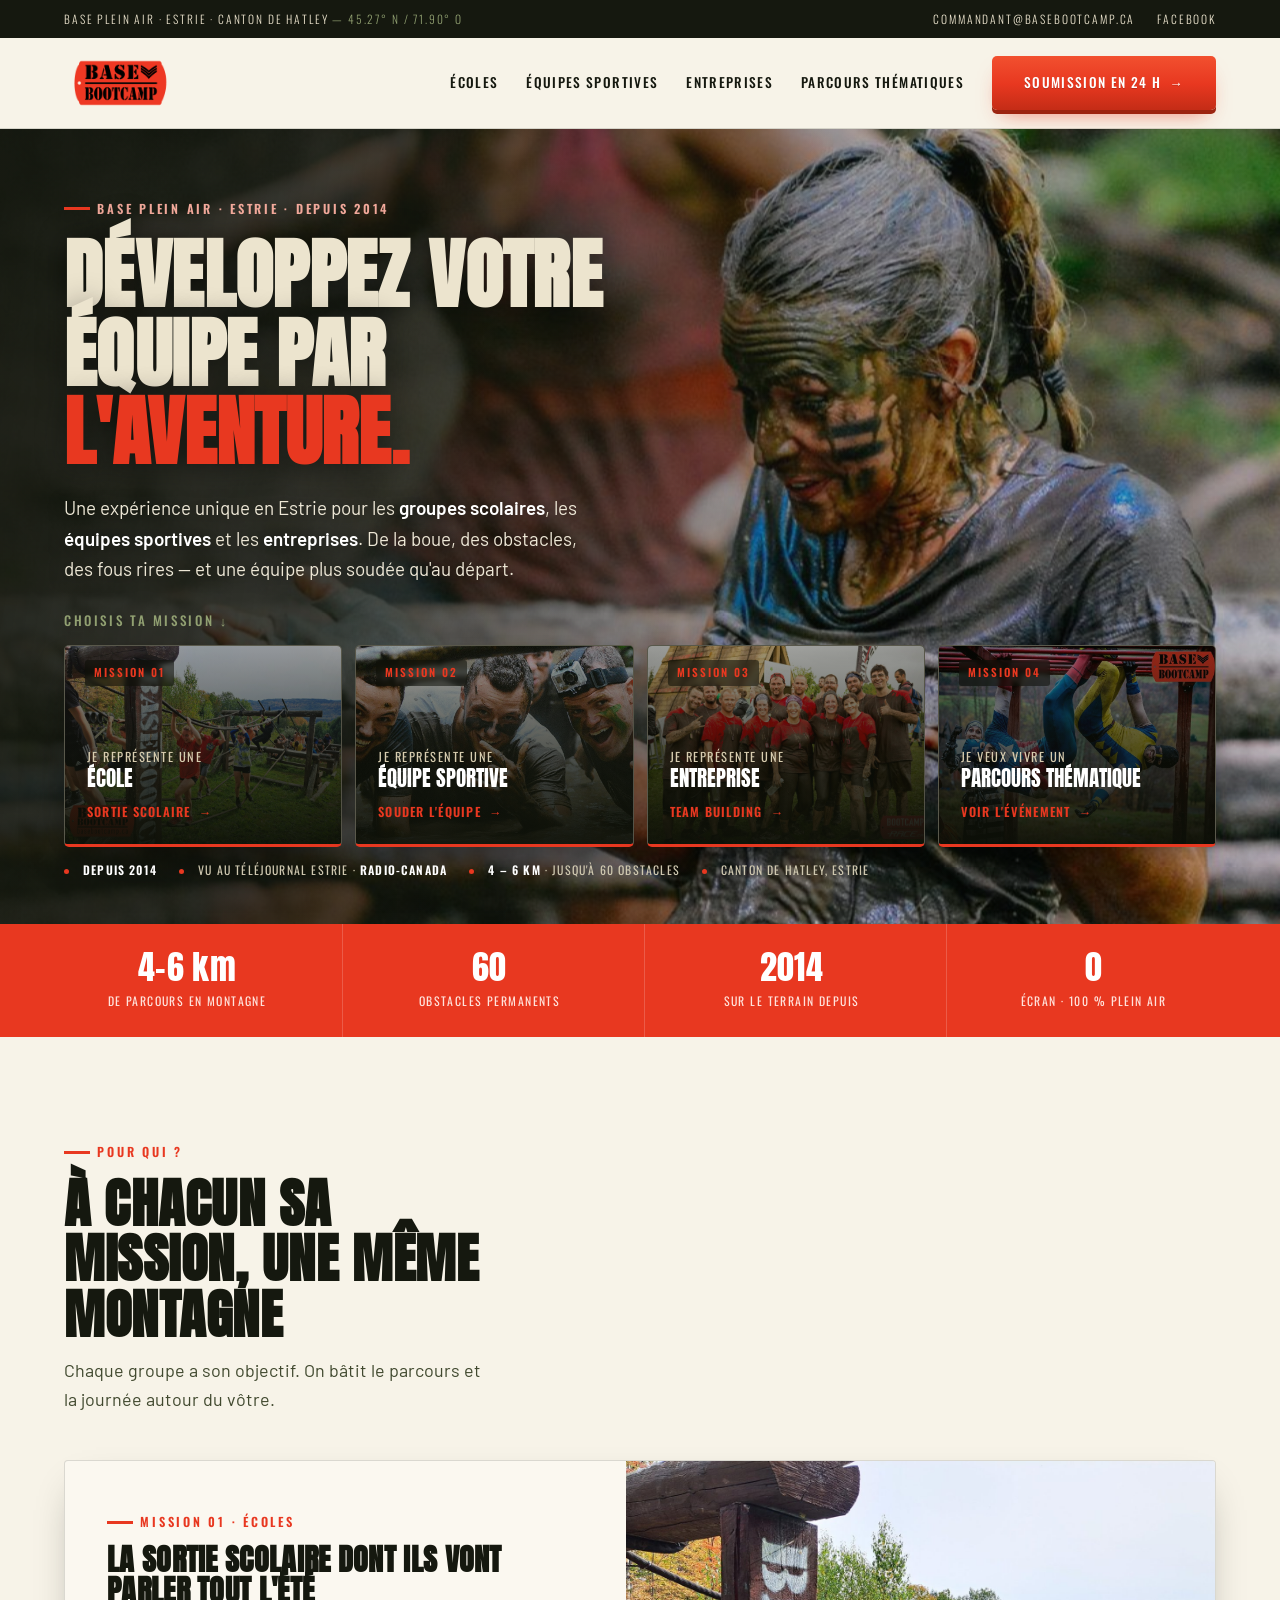
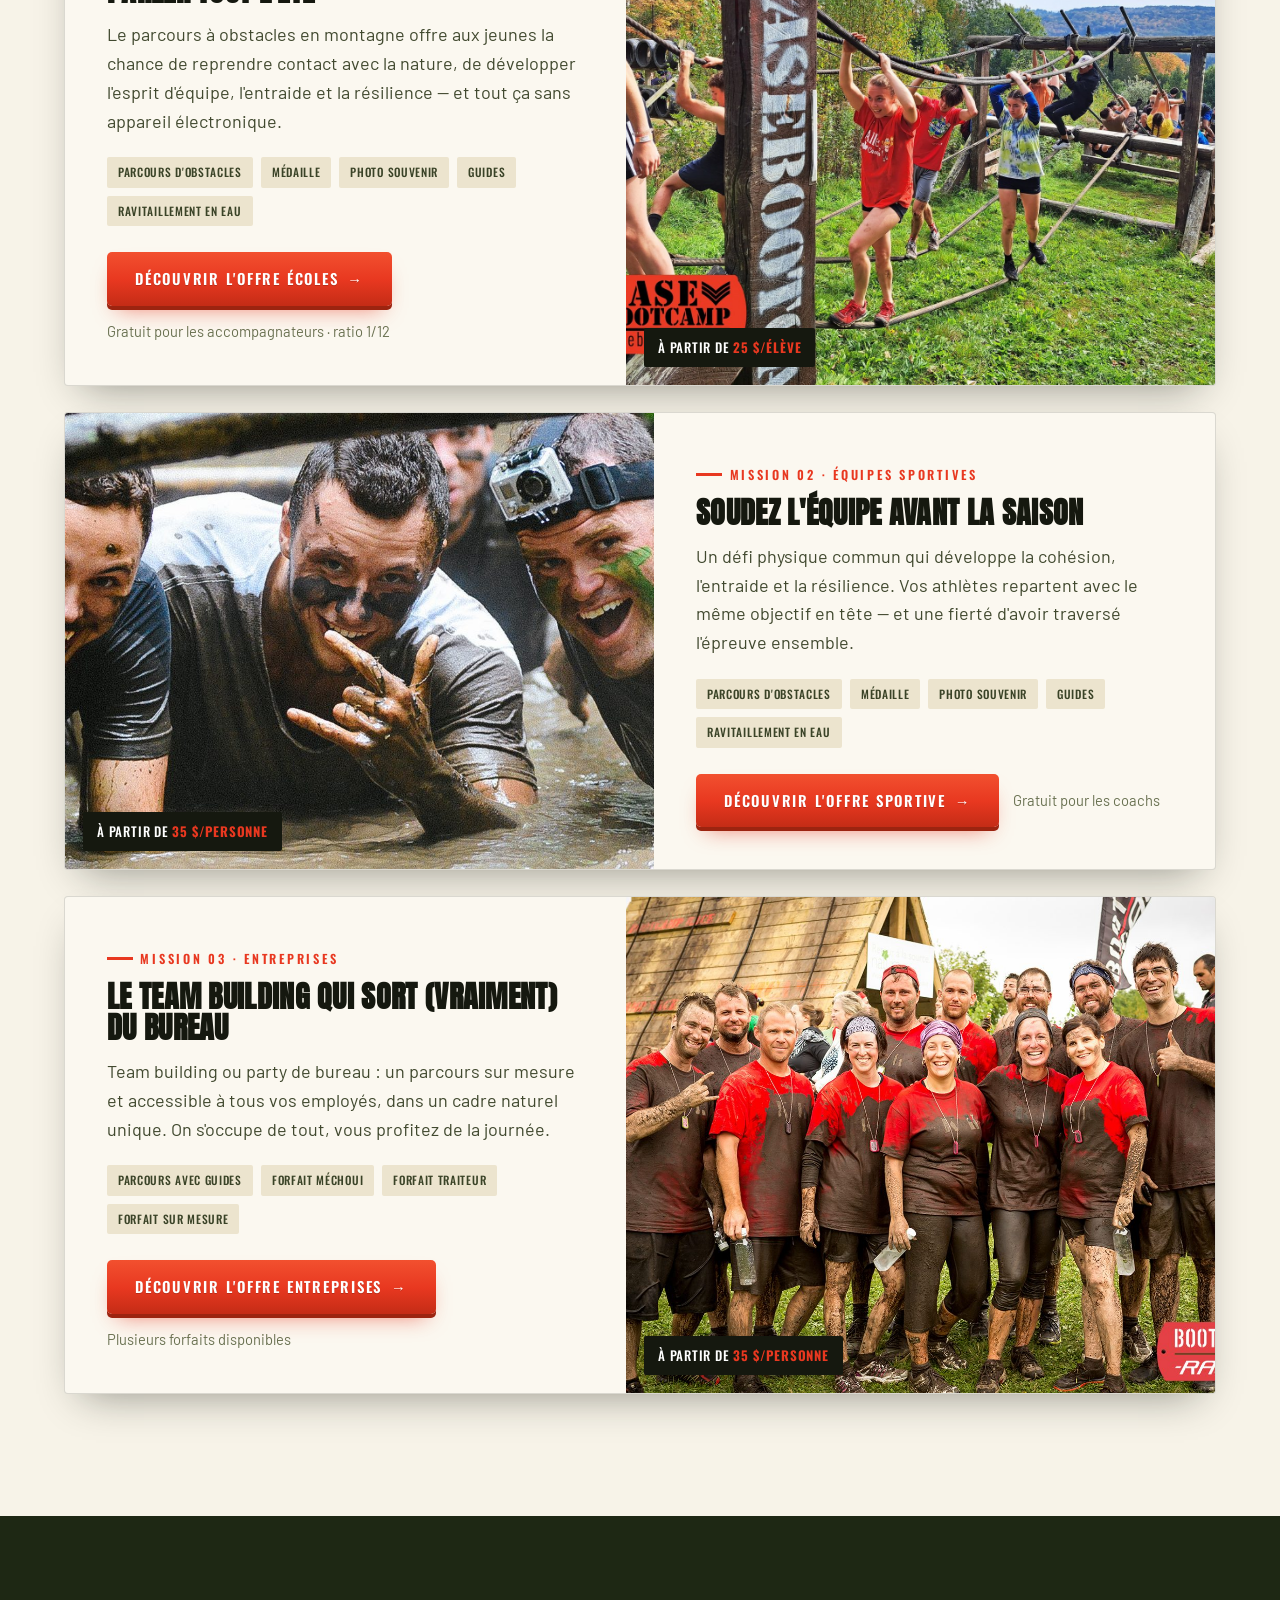
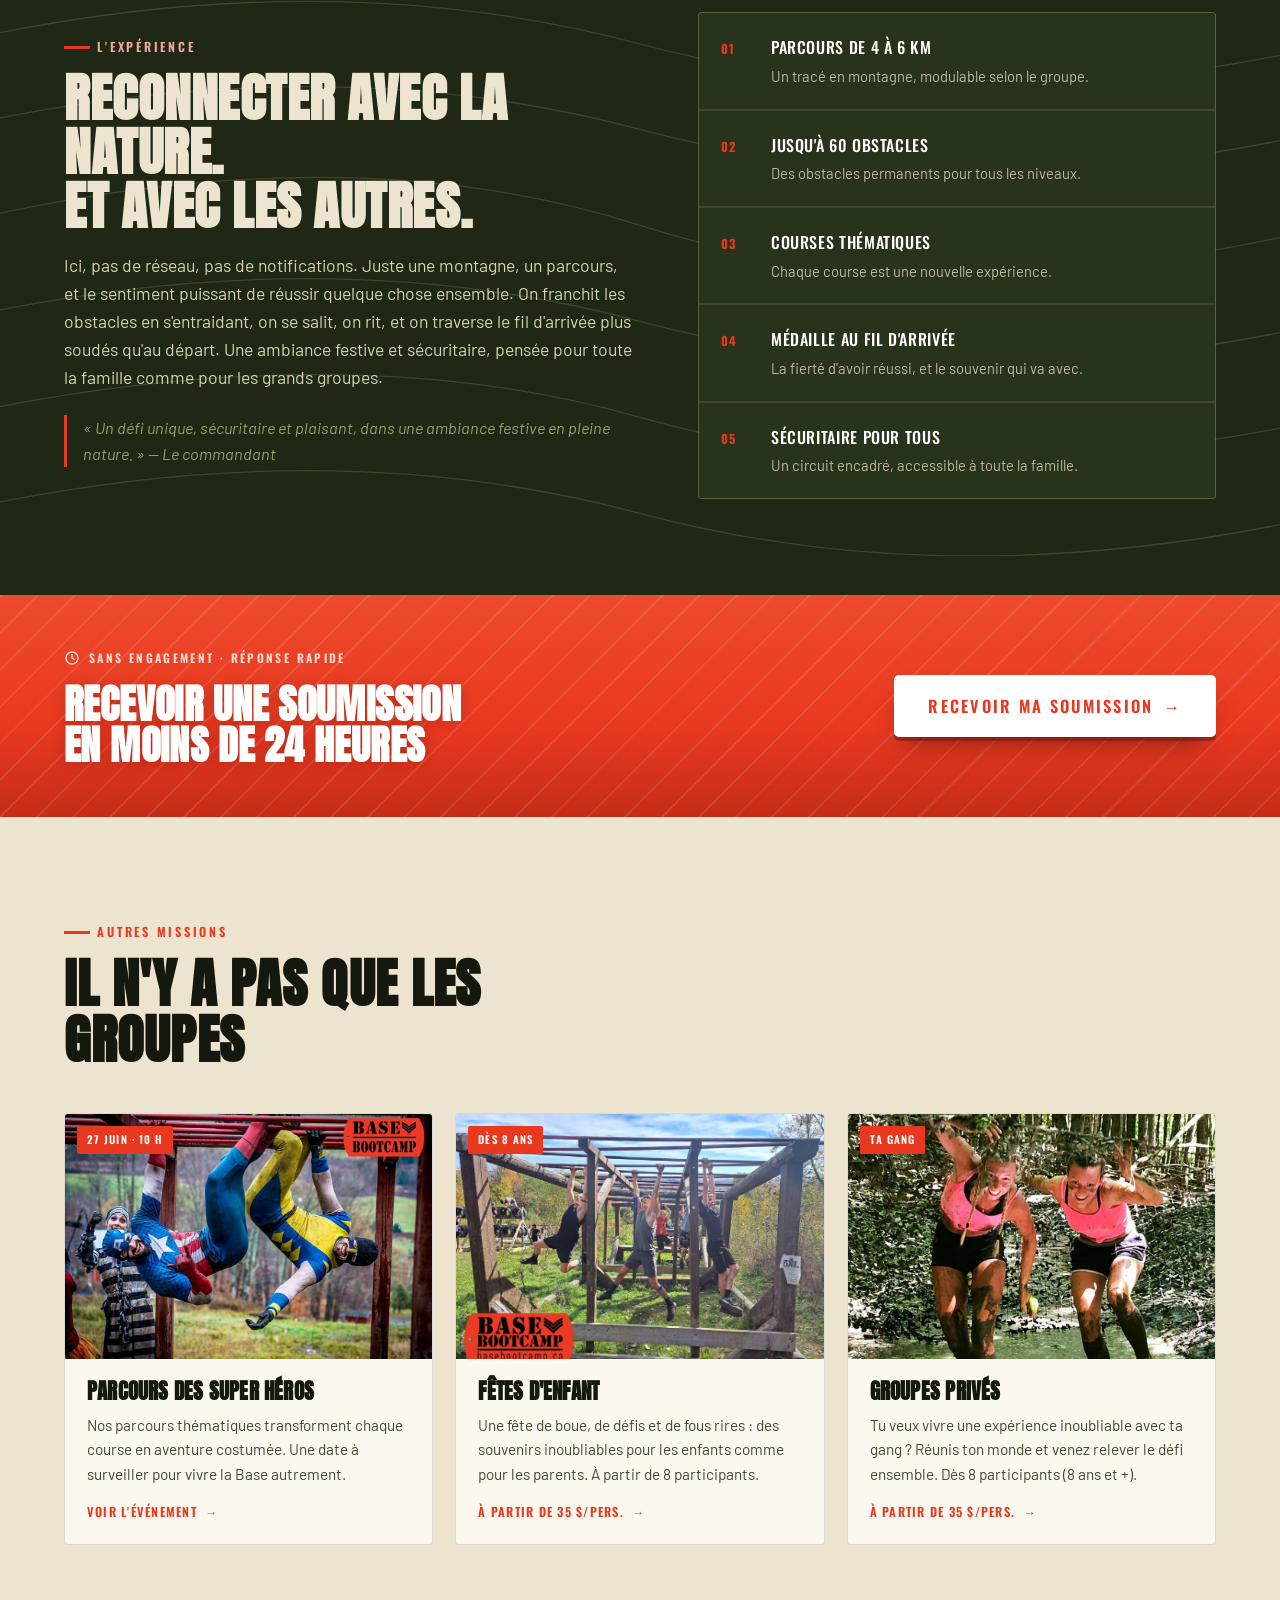
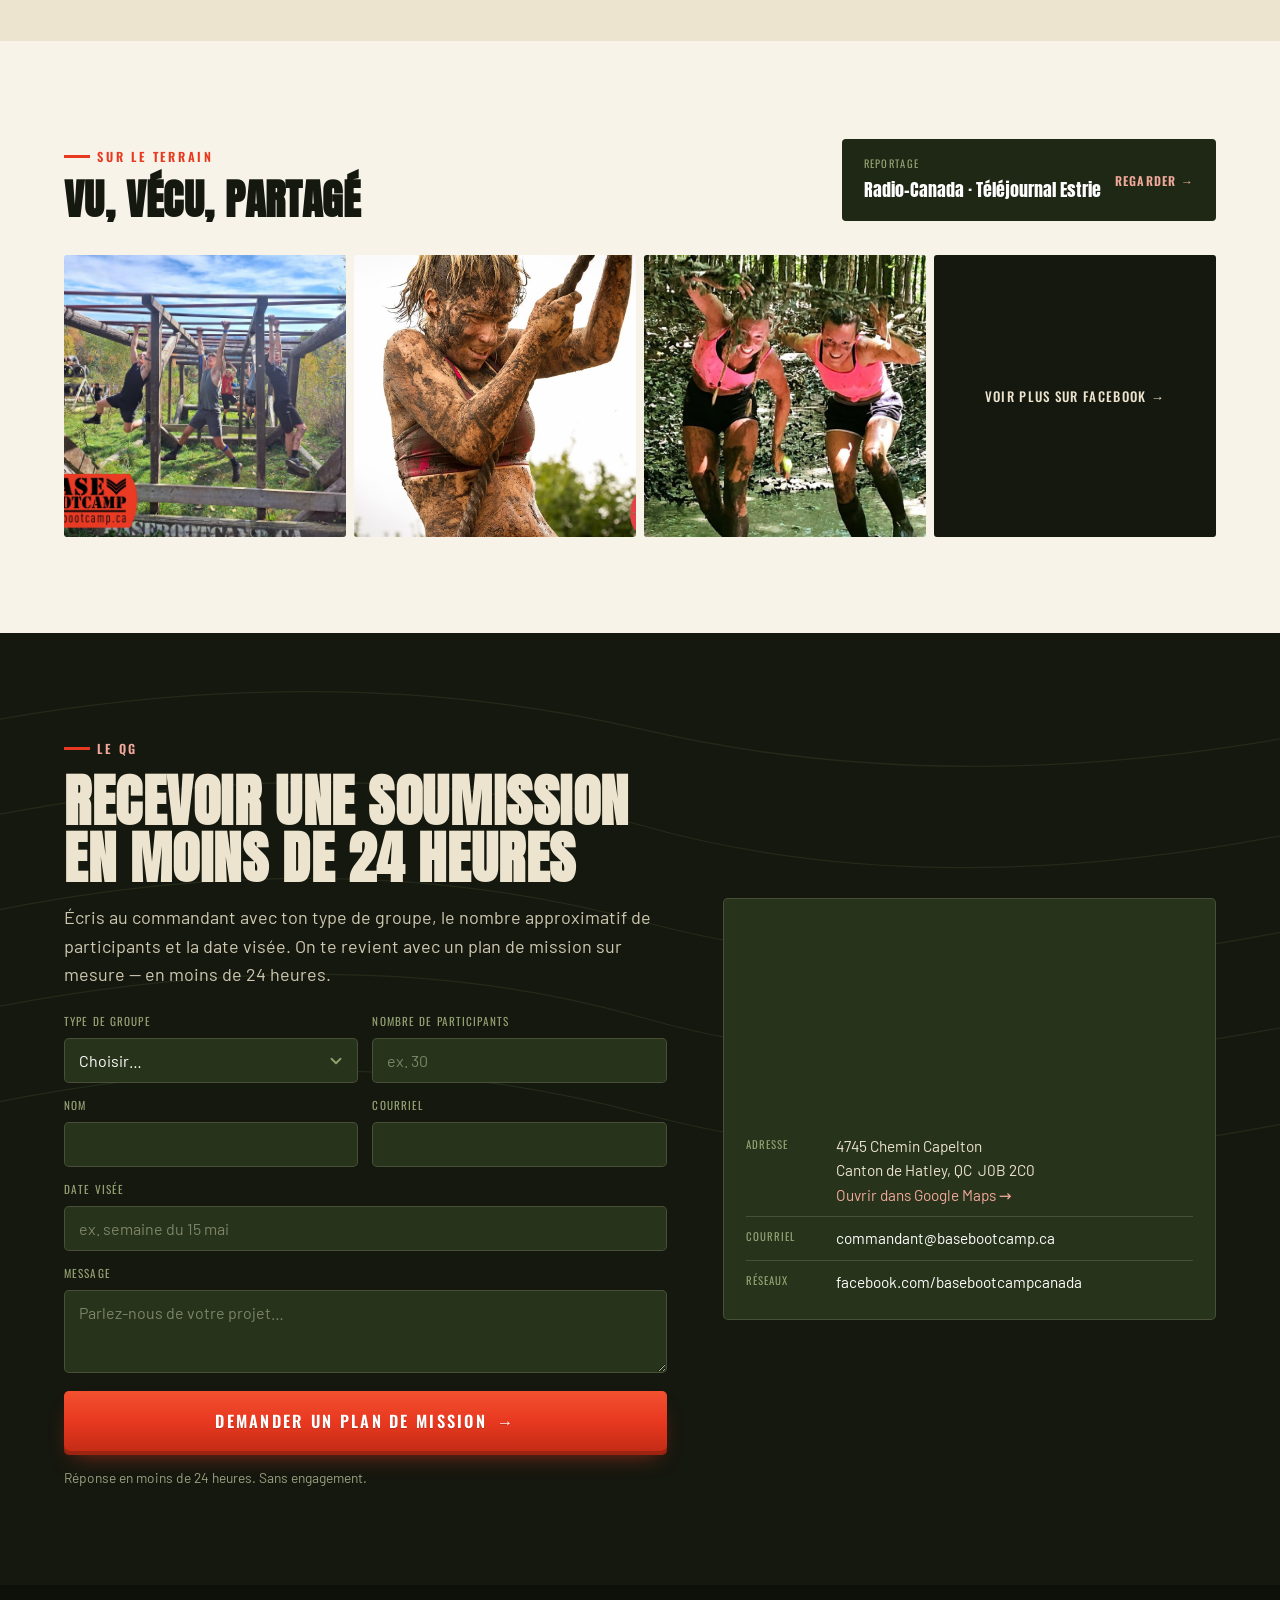
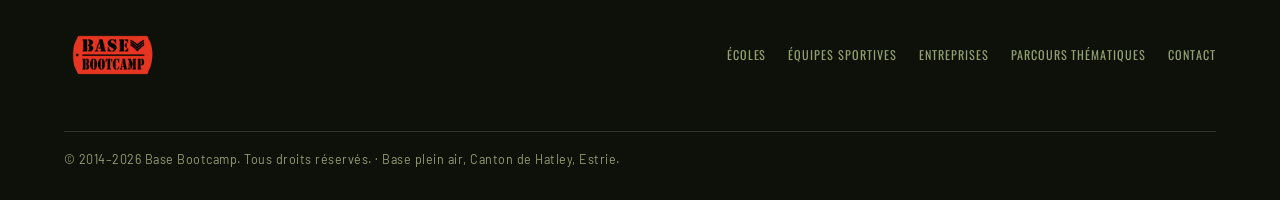
==== index.html @ 135b3af2 "Accueil: titre 'Trois missions' -> 'À chacun sa mission, une même montagne' (cohérent avec les 4 mis" ====
<!DOCTYPE html>
<html lang="fr">
<head>
<meta charset="UTF-8">
<meta name="viewport" content="width=device-width, initial-scale=1">
<title>Base Bootcamp — Développez votre équipe par l'aventure | Estrie</title>
<meta name="description" content="Course à obstacles en montagne dans l'Estrie. Une expérience unique de plein air pour les groupes scolaires, les équipes sportives et les entreprises. Depuis 2014, à Canton de Hatley.">
<meta property="og:title" content="Base Bootcamp — Développez votre équipe par l'aventure">
<meta property="og:description" content="Une expérience de plein air unique en Estrie pour les écoles, les équipes sportives et les entreprises.">
<meta property="og:image" content="https://basebootcamp.netlify.app/assets/img/hero.jpg">
<meta property="og:url" content="https://basebootcamp.netlify.app/">
<meta name="twitter:card" content="summary_large_image">
<meta name="twitter:title" content="Base Bootcamp — Développez votre équipe par l'aventure">
<meta name="twitter:description" content="Une expérience de plein air unique en Estrie pour les écoles, les équipes sportives et les entreprises.">
<meta name="twitter:image" content="https://basebootcamp.netlify.app/assets/img/hero.jpg">
<meta property="og:type" content="website">
<meta property="og:locale" content="fr_CA">
<link rel="icon" type="image/png" sizes="32x32" href="assets/img/favicon-32.png">
<link rel="icon" type="image/png" sizes="192x192" href="assets/img/favicon-192.png">
<link rel="apple-touch-icon" href="assets/img/favicon-180.png">
<link rel="icon" href="assets/img/favicon.ico" sizes="any">
<link rel="preconnect" href="https://fonts.googleapis.com">
<link rel="preconnect" href="https://fonts.gstatic.com" crossorigin>
<link href="https://fonts.googleapis.com/css2?family=Anton&family=Oswald:wght@300;400;500;600;700&family=Barlow:ital,wght@0,400;0,500;0,600;0,700;1,400&display=swap" rel="stylesheet">
<link rel="stylesheet" href="assets/css/styles.css">
</head>
<body>

<!-- Command bar -->
<div class="command">
  <div class="wrap">
    <span>Base plein air · Estrie · Canton de Hatley <span class="coord">— 45.27° N / 71.90° O</span></span>
    <span class="right">
      <a href="mailto:commandant@basebootcamp.ca">commandant@basebootcamp.ca</a>
      <a href="https://www.facebook.com/basebootcampcanada" target="_blank" rel="noopener">Facebook</a>
    </span>
  </div>
</div>

<!-- Header -->
<header class="site-head">
  <div class="wrap">
    <a class="brand" href="#" aria-label="Base Bootcamp — accueil">
      <img src="assets/img/logo.png" alt="Base Bootcamp">
    </a>
    <nav class="nav" id="nav">
      <a href="ecoles.html">Écoles</a>
      <a href="sportives.html">Équipes sportives</a>
      <a href="entreprises.html">Entreprises</a>
      <a href="parcours-thematiques.html">Parcours thématiques</a>
      <a class="btn" href="#reserver">Soumission en 24&nbsp;h <span class="arr">→</span></a>
    </nav>
    <button class="menu-toggle" id="menuToggle" aria-label="Menu" aria-expanded="false">
      <span></span><span></span><span></span>
    </button>
  </div>
</header>

<!-- Hero -->
<section class="hero">
  <div class="hero-bg"><img src="assets/img/hero.jpg" alt="Participante couverte de boue souriant sur le parcours à obstacles"></div>
  <div class="wrap">
    <span class="tag on-dark">Base plein air · Estrie · Depuis 2014</span>
    <h1>Développez votre équipe par <span class="accent">l'aventure.</span></h1>
    <p class="sub">Une expérience unique en Estrie pour les <strong>groupes scolaires</strong>, les <strong>équipes sportives</strong> et les <strong>entreprises</strong>. De la boue, des obstacles, des fous rires — et une équipe plus soudée qu'au départ.</p>

    <div class="missions">
      <div class="pick">Choisis ta mission ↓</div>
      <div class="mission-grid">
        <a class="mission" href="ecoles.html">
          <img src="assets/img/g5.jpg" alt="">
          <span class="idx">Mission 01</span>
          <span class="body">
            <span class="label">Je représente une</span>
            <span class="name">École</span>
            <span class="go">Sortie scolaire <span class="arr">→</span></span>
          </span>
        </a>
        <a class="mission" href="sportives.html">
          <img src="assets/img/sportives.jpg" alt="">
          <span class="idx">Mission 02</span>
          <span class="body">
            <span class="label">Je représente une</span>
            <span class="name">Équipe sportive</span>
            <span class="go">Souder l'équipe <span class="arr">→</span></span>
          </span>
        </a>
        <a class="mission" href="entreprises.html">
          <img src="assets/img/g4.jpg" alt="">
          <span class="idx">Mission 03</span>
          <span class="body">
            <span class="label">Je représente une</span>
            <span class="name">Entreprise</span>
            <span class="go">Team building <span class="arr">→</span></span>
          </span>
        </a>
        <a class="mission" href="parcours-thematiques.html">
          <img src="assets/img/g3.jpg" alt="">
          <span class="idx">Mission 04</span>
          <span class="body">
            <span class="label">Je veux vivre un</span>
            <span class="name">Parcours thématique</span>
            <span class="go">Voir l'événement <span class="arr">→</span></span>
          </span>
        </a>
      </div>
    </div>
    <div class="trust">
        <span><span class="dot"></span><b>Depuis 2014</b></span>
        <span><span class="dot"></span>Vu au Téléjournal Estrie · <b>Radio-Canada</b></span>
        <span><span class="dot"></span><b>4&nbsp;–&nbsp;6 km</b> · jusqu'à 60 obstacles</span>
        <span><span class="dot"></span>Canton de Hatley, Estrie</span>
      </div>
  </div>
</section>

<!-- Stats -->
<section class="stats">
  <div class="wrap">
    <div class="stat"><div class="num">4–6 km</div><div class="lab">De parcours en montagne</div></div>
    <div class="stat"><div class="num">60</div><div class="lab">Obstacles permanents</div></div>
    <div class="stat"><div class="num">2014</div><div class="lab">Sur le terrain depuis</div></div>
    <div class="stat"><div class="num">0</div><div class="lab">Écran · 100 % plein air</div></div>
  </div>
</section>

<!-- Audiences -->
<section class="section" id="missions">
  <div class="wrap">
    <div class="head">
      <span class="tag">Pour qui ?</span>
      <h2>À chacun sa mission, une même montagne</h2>
      <p class="lede">Chaque groupe a son objectif. On bâtit le parcours et la journée autour du vôtre.</p>
    </div>

    <!-- Écoles -->
    <article class="aud-card" id="ecoles">
      <div class="aud-media">
        <img src="assets/img/g5.jpg" alt="Élèves franchissant un obstacle de cordes sous l'arche Base Bootcamp">
        <span class="price">À partir de <b>25 $/élève</b></span>
      </div>
      <div class="aud-text">
        <span class="tag">Mission 01 · Écoles</span>
        <h3 style="margin-top:12px">La sortie scolaire dont ils vont parler tout l'été</h3>
        <p>Le parcours à obstacles en montagne offre aux jeunes la chance de reprendre contact avec la nature, de développer l'esprit d'équipe, l'entraide et la résilience — et tout ça sans appareil électronique.</p>
        <ul class="includes">
          <li>Parcours d'obstacles</li><li>Médaille</li><li>Photo souvenir</li><li>Guides</li><li>Ravitaillement en eau</li>
        </ul>
        <div class="cta-row">
          <a class="btn" href="ecoles.html">Découvrir l'offre écoles <span class="arr">→</span></a>
          <span class="note">Gratuit pour les accompagnateurs · ratio 1/12</span>
        </div>
      </div>
    </article>

    <!-- Équipes sportives -->
    <article class="aud-card" id="sportives">
      <div class="aud-media">
        <img src="assets/img/sportives.jpg" alt="Coéquipiers couverts de boue riant dans une fosse">
        <span class="price">À partir de <b>35 $/personne</b></span>
      </div>
      <div class="aud-text">
        <span class="tag">Mission 02 · Équipes sportives</span>
        <h3 style="margin-top:12px">Soudez l'équipe avant la saison</h3>
        <p>Un défi physique commun qui développe la cohésion, l'entraide et la résilience. Vos athlètes repartent avec le même objectif en tête — et une fierté d'avoir traversé l'épreuve ensemble.</p>
        <ul class="includes">
          <li>Parcours d'obstacles</li><li>Médaille</li><li>Photo souvenir</li><li>Guides</li><li>Ravitaillement en eau</li>
        </ul>
        <div class="cta-row">
          <a class="btn" href="sportives.html">Découvrir l'offre sportive <span class="arr">→</span></a>
          <span class="note">Gratuit pour les coachs</span>
        </div>
      </div>
    </article>

    <!-- Entreprises -->
    <article class="aud-card" id="entreprises">
      <div class="aud-media">
        <img src="assets/img/g4.jpg" alt="Collègues en chandails assortis, couverts de boue, bras dessus bras dessous">
        <span class="price">À partir de <b>35 $/personne</b></span>
      </div>
      <div class="aud-text">
        <span class="tag">Mission 03 · Entreprises</span>
        <h3 style="margin-top:12px">Le team building qui sort (vraiment) du bureau</h3>
        <p>Team building ou party de bureau : un parcours sur mesure et accessible à tous vos employés, dans un cadre naturel unique. On s'occupe de tout, vous profitez de la journée.</p>
        <ul class="includes">
          <li>Parcours avec guides</li><li>Forfait méchoui</li><li>Forfait traiteur</li><li>Forfait sur mesure</li>
        </ul>
        <div class="cta-row">
          <a class="btn" href="entreprises.html">Découvrir l'offre entreprises <span class="arr">→</span></a>
          <span class="note">Plusieurs forfaits disponibles</span>
        </div>
      </div>
    </article>
  </div>
</section>

<!-- Experience -->
<section class="exp section" id="experience">
  <svg class="contour" viewBox="0 0 1200 600" preserveAspectRatio="xMidYMid slice" xmlns="http://www.w3.org/2000/svg" aria-hidden="true">
    <g fill="none" stroke="#92A172" stroke-width="1.2" opacity="0.5">
      <path d="M-50 120 Q 300 40 600 120 T 1250 120"/>
      <path d="M-50 200 Q 300 120 600 200 T 1250 200"/>
      <path d="M-50 290 Q 320 200 600 290 T 1250 290"/>
      <path d="M-50 380 Q 300 300 600 380 T 1250 380"/>
      <path d="M-50 470 Q 320 390 600 470 T 1250 470"/>
      <path d="M-50 560 Q 300 480 600 560 T 1250 560"/>
    </g>
  </svg>
  <div class="wrap">
    <div class="exp-grid">
      <div>
        <span class="tag on-dark">L'expérience</span>
        <h2 style="margin-top:14px">Reconnecter avec la nature.<br>Et avec les autres.</h2>
        <p>Ici, pas de réseau, pas de notifications. Juste une montagne, un parcours, et le sentiment puissant de réussir quelque chose ensemble. On franchit les obstacles en s'entraidant, on se salit, on rit, et on traverse le fil d'arrivée plus soudés qu'au départ. Une ambiance festive et sécuritaire, pensée pour toute la famille comme pour les grands groupes.</p>
        <p class="sig">« Un défi unique, sécuritaire et plaisant, dans une ambiance festive en pleine nature. » — Le commandant</p>
      </div>
      <ul class="features">
        <li><span class="n">01</span><span><span class="t">Parcours de 4 à 6 km</span><span class="d">Un tracé en montagne, modulable selon le groupe.</span></span></li>
        <li><span class="n">02</span><span><span class="t">Jusqu'à 60 obstacles</span><span class="d">Des obstacles permanents pour tous les niveaux.</span></span></li>
        <li><span class="n">03</span><span><span class="t">Courses thématiques</span><span class="d">Chaque course est une nouvelle expérience.</span></span></li>
        <li><span class="n">04</span><span><span class="t">Médaille au fil d'arrivée</span><span class="d">La fierté d'avoir réussi, et le souvenir qui va avec.</span></span></li>
        <li><span class="n">05</span><span><span class="t">Sécuritaire pour tous</span><span class="d">Un circuit encadré, accessible à toute la famille.</span></span></li>
      </ul>
    </div>
  </div>
</section>

<!-- CTA 24 h -->
<section class="cta24">
  <div class="wrap">
    <div class="t">
      <span class="eyebrow"><span class="ic"><svg viewBox="0 0 24 24"><circle cx="12" cy="12" r="9"/><path d="M12 7v5l3 2" stroke-linecap="round"/></svg></span> Sans engagement · réponse rapide</span>
      <h2>Recevoir une soumission en moins de 24&nbsp;heures</h2>
    </div>
    <a class="btn onred big" href="#reserver">Recevoir ma soumission <span class="arr">→</span></a>
  </div>
</section>

<!-- Autres missions -->
<section class="alt section" id="autres">
  <div class="wrap">
    <div class="head">
      <span class="tag">Autres missions</span>
      <h2>Il n'y a pas que les groupes</h2>
    </div>
    <div class="alt-grid">
      <article class="alt-card">
        <div class="pic"><span class="badge">27 juin · 10 h</span><img src="assets/img/g3.jpg" alt="Participants déguisés en super-héros sur le parcours"></div>
        <div class="c">
          <h3>Parcours des Super Héros</h3>
          <p>Nos parcours thématiques transforment chaque course en aventure costumée. Une date à surveiller pour vivre la Base autrement.</p>
          <a class="go" href="parcours-thematiques.html">Voir l'événement <span class="arr">→</span></a>
        </div>
      </article>
      <article class="alt-card">
        <div class="pic"><span class="badge">Dès 8 ans</span><img src="assets/img/g1.jpg" alt="Groupe d'enfants sur un obstacle"></div>
        <div class="c">
          <h3>Fêtes d'enfant</h3>
          <p>Une fête de boue, de défis et de fous rires : des souvenirs inoubliables pour les enfants comme pour les parents. À partir de 8 participants.</p>
          <a class="go" href="mailto:commandant@basebootcamp.ca?subject=Fête%20d'enfant%20—%20Base%20Bootcamp">À partir de 35 $/pers. <span class="arr">→</span></a>
        </div>
      </article>
      <article class="alt-card">
        <div class="pic"><span class="badge">Ta gang</span><img src="assets/img/g6.jpg" alt="Amies couvertes de boue souriant dans la nature"></div>
        <div class="c">
          <h3>Groupes privés</h3>
          <p>Tu veux vivre une expérience inoubliable avec ta gang ? Réunis ton monde et venez relever le défi ensemble. Dès 8 participants (8 ans et +).</p>
          <a class="go" href="mailto:commandant@basebootcamp.ca?subject=Groupe%20privé%20—%20Base%20Bootcamp">À partir de 35 $/pers. <span class="arr">→</span></a>
        </div>
      </article>
    </div>
  </div>
</section>

<!-- Proof + gallery -->
<section class="proof section">
  <div class="wrap">
    <div class="head">
      <div>
        <span class="tag">Sur le terrain</span>
        <h2 style="font-size:clamp(1.8rem,3.6vw,2.6rem);margin-top:12px">Vu, vécu, partagé</h2>
      </div>
      <a class="media-feature" href="https://ici.radio-canada.ca/tele/le-telejournal-estrie/site/segments/reportage/363875/jeunes-base-bootcamp-hatley-camp-ete" target="_blank" rel="noopener">
        <div><small>Reportage</small><span class="rc">Radio-Canada · Téléjournal Estrie</span></div>
        <span class="go">Regarder →</span>
      </a>
    </div>
    <div class="gallery">
      <a href="https://www.facebook.com/basebootcampcanada/photos" target="_blank" rel="noopener"><img src="assets/img/g1.jpg" alt="Photo du parcours"></a>
      <a href="https://www.facebook.com/basebootcampcanada/photos" target="_blank" rel="noopener"><img src="assets/img/g2.jpg" alt="Photo du parcours"></a>
      <a href="https://www.facebook.com/basebootcampcanada/photos" target="_blank" rel="noopener"><img src="assets/img/g6.jpg" alt="Photo du parcours"></a>
      <a class="more" href="https://www.facebook.com/basebootcampcanada/photos" target="_blank" rel="noopener">Voir plus sur Facebook →</a>
    </div>
  </div>
</section>

<!-- Final CTA / QG -->
<section class="final section" id="qg">
  <svg class="contour" viewBox="0 0 1200 500" preserveAspectRatio="xMidYMid slice" xmlns="http://www.w3.org/2000/svg" aria-hidden="true">
    <g fill="none" stroke="#54663A" stroke-width="1.2" opacity="0.6">
      <path d="M-50 90 Q 300 20 600 90 T 1250 90"/>
      <path d="M-50 180 Q 320 100 600 180 T 1250 180"/>
      <path d="M-50 270 Q 300 190 600 270 T 1250 270"/>
      <path d="M-50 360 Q 320 280 600 360 T 1250 360"/>
      <path d="M-50 450 Q 300 370 600 450 T 1250 450"/>
    </g>
  </svg>
  <div class="wrap">
    <div class="final-grid">
      <div>
        <span class="tag on-dark">Le QG</span>
        <h2 style="margin-top:14px">Recevoir une soumission en moins de 24&nbsp;heures</h2>
        <p>Écris au commandant avec ton type de groupe, le nombre approximatif de participants et la date visée. On te revient avec un plan de mission sur mesure — en moins de 24&nbsp;heures.</p>
        <form name="reservation" method="POST" data-netlify="true" netlify-honeypot="bot-field" action="/merci" class="lead-form" id="reserver">
          <input type="hidden" name="form-name" value="reservation">
          <p class="hp"><label>Ne pas remplir <input name="bot-field"></label></p>
          <div class="f-row">
            <label>Type de groupe
              <select name="type" required>
                <option value="">Choisir…</option>
                <option>École</option>
                <option>Équipe sportive</option>
                <option>Entreprise</option>
                <option>Fête d'enfant</option>
                <option>Groupe privé</option>
              </select>
            </label>
            <label>Nombre de participants
              <input name="participants" type="text" inputmode="numeric" placeholder="ex. 30">
            </label>
          </div>
          <div class="f-row">
            <label>Nom <input name="nom" type="text" required></label>
            <label>Courriel <input name="courriel" type="email" required></label>
          </div>
          <label>Date visée <input name="date" type="text" placeholder="ex. semaine du 15 mai"></label>
          <label>Message <textarea name="message" rows="3" placeholder="Parlez-nous de votre projet…"></textarea></label>
          <button class="btn big" type="submit">Demander un plan de mission <span class="arr">→</span></button>
          <p class="f-note">Réponse en moins de 24&nbsp;heures. Sans engagement.</p>
        </form>
      </div>
      <div class="contact-card">
        <iframe class="map" title="Carte — Base Bootcamp" loading="lazy"
          src="https://www.openstreetmap.org/export/embed.html?bbox=-71.9115%2C45.2660%2C-71.8895%2C45.2785&layer=mapnik&marker=45.2722%2C-71.9005"></iframe>
        <div class="rows">
          <div class="row"><span class="k">Adresse</span><span>4745 Chemin Capelton<br>Canton de Hatley, QC&nbsp;&nbsp;J0B 2C0<br><a href="https://www.google.com/maps/search/?api=1&query=4745+Chemin+Capelton+Canton+de+Hatley" target="_blank" rel="noopener" style="color:#F2A99B">Ouvrir dans Google&nbsp;Maps →</a></span></div>
          <div class="row"><span class="k">Courriel</span><a href="mailto:commandant@basebootcamp.ca">commandant@basebootcamp.ca</a></div>
          <div class="row"><span class="k">Réseaux</span><a href="https://www.facebook.com/basebootcampcanada" target="_blank" rel="noopener">facebook.com/basebootcampcanada</a></div>
        </div>
      </div>
    </div>
  </div>
</section>

<!-- Footer -->
<footer class="foot">
  <div class="wrap">
    <img src="assets/img/logo.png" alt="Base Bootcamp">
    <nav class="links">
      <a href="ecoles.html">Écoles</a>
      <a href="sportives.html">Équipes sportives</a>
      <a href="entreprises.html">Entreprises</a>
      <a href="parcours-thematiques.html">Parcours thématiques</a>
      <a href="mailto:commandant@basebootcamp.ca">Contact</a>
    </nav>
    <div class="legal">© 2014–2026 Base Bootcamp. Tous droits réservés. · Base plein air, Canton de Hatley, Estrie.</div>
  </div>
</footer>

<div class="mobile-cta">
  <a class="btn" href="#reserver">Soumission en 24&nbsp;h <span class="arr">→</span></a>
</div>

<script src="assets/js/main.js"></script>
</body>
</html>
---- assets/css/styles.css ----
:root{
  --ink:#15180F;
  --field:#1E2814;
  --field-2:#27331A;
  --moss:#54663A;
  --moss-soft:#92A172;
  --sand:#ECE4CE;
  --paper:#F7F3E8;
  --bone:#FBF8F0;
  --scarlet:#E83820;
  --scarlet-deep:#C42C16;
  --line:rgba(20,24,14,.14);
  --line-dark:rgba(236,228,206,.16);
  --shadow:0 18px 40px -18px rgba(21,24,15,.45);
  --maxw:1200px;
}
*{box-sizing:border-box}
html{scroll-behavior:smooth;overflow-x:clip}
body{
  margin:0;
  font-family:"Barlow",system-ui,sans-serif;
  color:var(--ink);
  background:var(--paper);
  font-size:18px;
  line-height:1.6;
  -webkit-font-smoothing:antialiased;
}
img{max-width:100%;display:block}
a{color:inherit;text-decoration:none}
h1,h2,h3{margin:0;line-height:1.02}
.wrap{max-width:var(--maxw);margin:0 auto;padding:0 24px}

/* ---- Field-tag label (signature) ---- */
.tag{
  font-family:"Oswald",sans-serif;
  text-transform:uppercase;
  letter-spacing:.22em;
  font-weight:600;
  font-size:.78rem;
  display:inline-flex;
  align-items:center;
  gap:.6em;
  color:var(--scarlet);
}
.tag::before{content:"";width:26px;height:3px;background:var(--scarlet);display:inline-block}
.tag.on-dark{color:#F2A99B}
.tag.on-dark::before{background:var(--scarlet)}

/* ---- Buttons ---- */
.btn{
  position:relative;overflow:hidden;
  font-family:"Oswald",sans-serif;
  text-transform:uppercase;
  letter-spacing:.12em;
  font-weight:600;
  font-size:.92rem;
  display:inline-flex;align-items:center;justify-content:center;gap:.6em;
  padding:15px 28px;
  color:#fff;
  border:none;border-radius:5px;
  cursor:pointer;
  background:linear-gradient(180deg,#F2502F 0%, var(--scarlet) 52%, var(--scarlet-deep) 100%);
  box-shadow:0 4px 0 #9c2410, 0 12px 22px -10px rgba(232,56,32,.65);
  text-shadow:0 1px 0 rgba(0,0,0,.18);
  transition:transform .12s cubic-bezier(.3,.7,.3,1), box-shadow .12s ease, filter .12s ease;
  -webkit-tap-highlight-color:transparent;
}
/* sheen sweep on hover */
.btn::before{content:"";position:absolute;top:0;left:-130%;width:60%;height:100%;
  background:linear-gradient(100deg,transparent,rgba(255,255,255,.38),transparent);
  transform:skewX(-18deg);transition:left .55s ease;pointer-events:none}
.btn:hover::before{left:140%}
.btn:hover{transform:translateY(-2px);box-shadow:0 6px 0 #9c2410, 0 18px 30px -10px rgba(232,56,32,.75);filter:brightness(1.05)}
.btn:active{transform:translateY(3px);box-shadow:0 1px 0 #9c2410, 0 6px 14px -8px rgba(232,56,32,.6)}
.btn:focus-visible{outline:3px solid #fff;outline-offset:3px}
.btn .arr{transition:transform .18s ease}
.btn:hover .arr{transform:translateX(5px)}
.btn.big{font-size:1.02rem;padding:18px 34px;letter-spacing:.14em}

/* ghost — flatter but still tactile */
.btn.ghost{background:var(--paper);color:var(--ink);border:2px solid var(--ink);
  box-shadow:0 4px 0 rgba(21,24,15,.85);text-shadow:none}
.btn.ghost::before{display:none}
.btn.ghost:hover{background:var(--ink);color:var(--paper);filter:none;box-shadow:0 6px 0 rgba(21,24,15,.85)}
.btn.ghost:active{box-shadow:0 1px 0 rgba(21,24,15,.85)}
.btn.ghost.on-dark{background:transparent;color:var(--paper);border-color:rgba(236,228,206,.5);box-shadow:0 4px 0 rgba(236,228,206,.22)}
.btn.ghost.on-dark:hover{background:var(--sand);color:var(--ink);border-color:var(--sand);box-shadow:0 6px 0 rgba(236,228,206,.3)}
.btn.ghost.on-dark:active{box-shadow:0 1px 0 rgba(236,228,206,.22)}

/* ---- Command bar ---- */
.command{
  background:var(--ink);color:var(--sand);
  font-family:"Oswald",sans-serif;
  font-size:.72rem;letter-spacing:.16em;text-transform:uppercase;font-weight:300;
}
.command .wrap{display:flex;justify-content:space-between;align-items:center;height:38px;gap:16px}
.command .coord{color:var(--moss-soft)}
.command a{color:var(--sand);transition:color .15s}
.command a:hover{color:#fff}
.command .right{display:flex;gap:22px;align-items:center}

/* ---- Header ---- */
.site-head{
  position:sticky;top:0;z-index:50;
  background:rgba(247,243,232,.94);
  backdrop-filter:blur(8px);
  border-bottom:1px solid var(--line);
}
.site-head .wrap{display:flex;align-items:center;justify-content:space-between;height:90px;gap:24px}
.brand{display:flex;align-items:center;gap:12px}
.brand img{height:60px;width:auto;transition:transform .2s ease}
.brand:hover img{transform:scale(1.04)}
.nav{display:flex;align-items:center;gap:28px}
.nav a{
  font-family:"Oswald",sans-serif;text-transform:uppercase;
  letter-spacing:.1em;font-weight:500;font-size:.84rem;
  padding:6px 0;position:relative;color:var(--ink);
}
.nav a:not(.btn)::after{content:"";position:absolute;left:0;bottom:0;height:2px;width:0;background:var(--scarlet);transition:width .2s ease}
.nav a:not(.btn):hover::after{width:100%}
.nav .btn{color:#fff}
.nav .btn::after{display:none}
.menu-toggle{display:none;background:none;border:none;cursor:pointer;padding:8px;flex-direction:column;gap:5px}
.menu-toggle span{display:block;width:26px;height:2.5px;background:var(--ink);transition:.2s}

/* ---- Hero ---- */
.hero{position:relative;color:var(--sand);overflow:hidden}
.hero-bg{position:absolute;inset:0;z-index:0}
.hero-bg img{width:100%;height:100%;object-fit:cover;object-position:38% 38%}
.hero-bg::after{
  content:"";position:absolute;inset:0;
  background:
    linear-gradient(100deg, rgba(21,24,15,.94) 0%, rgba(21,24,15,.80) 30%, rgba(21,24,15,.32) 60%, rgba(21,24,15,.18) 100%);
}
.hero .wrap{position:relative;z-index:2;padding:60px 24px 44px}
.hero h1{
  font-family:"Anton",sans-serif;
  text-transform:uppercase;
  font-size:clamp(2.6rem,6vw,5.4rem);
  letter-spacing:.005em;
  max-width:15ch;
  margin:18px 0 0;
  text-shadow:0 2px 30px rgba(0,0,0,.45);
}
.hero h1 .accent{color:var(--scarlet)}
.hero .sub{
  max-width:48ch;margin:22px 0 0;font-size:1.18rem;color:#EDE7D6;
  text-shadow:0 1px 16px rgba(0,0,0,.5);
}
.hero .sub strong{color:#fff;font-weight:600}

/* ---- Mission selector (signature) ---- */
.missions{margin-top:42px}
.missions .pick{
  font-family:"Oswald",sans-serif;text-transform:uppercase;letter-spacing:.2em;
  font-size:.82rem;font-weight:500;color:var(--moss-soft);
  display:flex;align-items:center;gap:10px;margin-bottom:14px;
}
.mission-grid{display:grid;grid-template-columns:repeat(4,1fr);gap:13px}
.mission{
  position:relative;display:block;overflow:hidden;border-radius:5px;
  min-height:198px;
  border:1px solid rgba(236,228,206,.34);
  border-bottom:3px solid var(--scarlet);
  background:#0d1008;
  transition:transform .2s ease, border-color .2s ease, box-shadow .2s ease;
}
.mission img{position:absolute;inset:0;width:100%;height:100%;object-fit:cover;opacity:.64;transition:opacity .25s ease, transform .4s ease}
.mission::after{content:"";position:absolute;inset:0;background:linear-gradient(180deg,rgba(13,16,8,.04) 0%,rgba(13,16,8,.52) 52%,rgba(13,16,8,.93) 100%)}
.mission .body{position:relative;z-index:2;height:100%;min-height:198px;display:flex;flex-direction:column;justify-content:flex-end;padding:22px}
.mission .idx{
  position:absolute;top:14px;left:20px;z-index:2;
  font-family:"Oswald",sans-serif;font-weight:600;letter-spacing:.18em;font-size:.7rem;
  text-transform:uppercase;color:var(--scarlet);
}
.mission .label{font-family:"Oswald",sans-serif;text-transform:uppercase;font-size:.78rem;letter-spacing:.12em;color:#D8CDB0}
.mission .name{font-family:"Anton",sans-serif;text-transform:uppercase;font-size:clamp(1.3rem,1.45vw,1.55rem);margin-top:2px;color:#fff;line-height:1}
.mission .go{margin-top:12px;display:inline-flex;align-items:center;gap:8px;font-family:"Oswald",sans-serif;text-transform:uppercase;letter-spacing:.1em;font-size:.78rem;font-weight:600;color:var(--scarlet)}
.mission .go .arr{transition:transform .2s ease}
.mission:hover{transform:translateY(-4px);border-color:var(--scarlet)}
.mission:hover img{opacity:.62;transform:scale(1.05)}
.mission:hover .go .arr{transform:translateX(5px)}

/* ---- Stats strip ---- */
.stats{background:var(--scarlet);color:#fff}
.stats .wrap{display:grid;grid-template-columns:repeat(4,1fr);gap:8px;padding:0}
.stat{padding:26px 18px;text-align:center;border-left:1px solid rgba(255,255,255,.18)}
.stat:first-child{border-left:none}
.stat .num{font-family:"Anton",sans-serif;font-size:2.1rem;line-height:1;letter-spacing:.01em}
.stat .lab{font-family:"Oswald",sans-serif;text-transform:uppercase;letter-spacing:.12em;font-size:.74rem;font-weight:400;margin-top:8px;color:#FFE3DC}

/* ---- Generic section ---- */
.section{padding:96px 0}
.section .head{max-width:42ch;margin-bottom:46px}
.section h2{
  font-family:"Anton",sans-serif;text-transform:uppercase;
  font-size:clamp(2rem,4.4vw,3.4rem);margin-top:14px;letter-spacing:.01em;
}
.section .lede{margin-top:14px;font-size:1.12rem;color:#41492f}

/* ---- Audience deep cards ---- */
.aud-card{
  display:grid;grid-template-columns:1.05fr 1fr;gap:0;
  background:var(--bone);border:1px solid var(--line);border-radius:4px;overflow:hidden;
  margin-bottom:26px;box-shadow:var(--shadow);
}
.aud-card:nth-child(even){grid-template-columns:1fr 1.05fr}
.aud-card:nth-child(even) .aud-media{order:2}
.aud-media{position:relative;min-height:340px}
.aud-media img{position:absolute;inset:0;width:100%;height:100%;object-fit:cover}
.aud-media .price{
  position:absolute;left:18px;bottom:18px;
  background:var(--ink);color:#fff;padding:9px 14px;border-radius:2px;
  font-family:"Oswald",sans-serif;text-transform:uppercase;letter-spacing:.06em;font-size:.82rem;font-weight:500;
}
.aud-media .price b{color:var(--scarlet);font-weight:700}
.aud-text{padding:42px}
.aud-text h3{font-family:"Anton",sans-serif;text-transform:uppercase;font-size:1.9rem;letter-spacing:.01em}
.aud-text p{margin:14px 0 0;color:#41492f}
.includes{list-style:none;padding:0;margin:22px 0 0;display:flex;flex-wrap:wrap;gap:8px}
.includes li{
  font-family:"Oswald",sans-serif;text-transform:uppercase;letter-spacing:.06em;font-size:.72rem;font-weight:500;
  background:var(--sand);color:#3a4327;padding:6px 11px;border-radius:2px;
}
.aud-text .cta-row{margin-top:26px;display:flex;flex-wrap:wrap;gap:14px;align-items:center}
.note{font-size:.92rem;color:#6a7252}

/* ---- Experience (dark) ---- */
.exp{
  background:var(--field);color:var(--sand);position:relative;overflow:hidden;
}
.exp .contour{position:absolute;inset:0;opacity:.5;pointer-events:none}
.exp .wrap{position:relative;z-index:2}
.exp-grid{display:grid;grid-template-columns:1.1fr 1fr;gap:64px;align-items:center}
.exp h2{font-family:"Anton",sans-serif;text-transform:uppercase;font-size:clamp(2rem,4.4vw,3.3rem);letter-spacing:.01em}
.exp p{margin-top:18px;color:#D6CFB7;font-size:1.1rem}
.exp .sig{margin-top:24px;font-style:italic;color:var(--moss-soft);font-size:1.02rem;border-left:3px solid var(--scarlet);padding-left:16px}
.features{list-style:none;padding:0;margin:0;display:grid;gap:2px;background:var(--line-dark);border:1px solid var(--line-dark);border-radius:4px;overflow:hidden}
.features li{background:var(--field-2);padding:20px 22px;display:flex;gap:16px;align-items:baseline}
.features .n{font-family:"Oswald",sans-serif;color:var(--scarlet);font-weight:700;font-size:.78rem;letter-spacing:.1em;min-width:34px}
.features .t{font-family:"Oswald",sans-serif;text-transform:uppercase;letter-spacing:.04em;font-size:1rem;font-weight:500;color:#fff}
.features .d{display:block;font-family:"Barlow";text-transform:none;letter-spacing:0;color:#BFB99F;font-size:.92rem;margin-top:3px;font-weight:400}

/* ---- Autres missions ---- */
.alt{background:var(--sand)}
.alt-grid{display:grid;grid-template-columns:repeat(3,1fr);gap:22px}
.alt-card{background:var(--bone);border:1px solid var(--line);border-radius:4px;overflow:hidden;display:flex;flex-direction:column;transition:transform .2s ease,box-shadow .2s ease}
.alt-card:hover{transform:translateY(-4px);box-shadow:var(--shadow)}
.alt-card .pic{position:relative;aspect-ratio:3/2;overflow:hidden}
.alt-card .pic img{width:100%;height:100%;object-fit:cover;transition:transform .4s ease}
.alt-card:hover .pic img{transform:scale(1.05)}
.alt-card .badge{position:absolute;top:12px;left:12px;background:var(--scarlet);color:#fff;font-family:"Oswald",sans-serif;text-transform:uppercase;letter-spacing:.1em;font-size:.68rem;font-weight:600;padding:5px 10px;border-radius:2px}
.alt-card .c{padding:22px;display:flex;flex-direction:column;flex:1}
.alt-card h3{font-family:"Anton",sans-serif;text-transform:uppercase;font-size:1.3rem;letter-spacing:.01em}
.alt-card p{font-size:.96rem;color:#41492f;margin:10px 0 0;flex:1}
.alt-card .go{margin-top:16px;font-family:"Oswald",sans-serif;text-transform:uppercase;letter-spacing:.1em;font-size:.78rem;font-weight:600;color:var(--scarlet);display:inline-flex;gap:8px;align-items:center}

/* ---- Proof + gallery ---- */
.proof .head{display:flex;justify-content:space-between;align-items:flex-end;gap:24px;flex-wrap:wrap;max-width:none;margin-bottom:34px}
.media-feature{
  display:flex;gap:14px;align-items:center;background:var(--field);color:var(--sand);
  padding:16px 22px;border-radius:4px;
}
.media-feature .rc{font-family:"Anton",sans-serif;color:#fff;font-size:1.1rem;line-height:1}
.media-feature small{display:block;color:var(--moss-soft);font-family:"Oswald",sans-serif;text-transform:uppercase;letter-spacing:.12em;font-size:.66rem;margin-bottom:4px}
.media-feature .go{margin-left:auto;color:#F2A99B;font-family:"Oswald",sans-serif;text-transform:uppercase;letter-spacing:.1em;font-size:.76rem;font-weight:600;white-space:nowrap}
.gallery{display:grid;grid-template-columns:repeat(4,1fr);gap:8px}
.gallery a{position:relative;aspect-ratio:1;overflow:hidden;border-radius:3px}
.gallery img{width:100%;height:100%;object-fit:cover;transition:transform .4s ease,filter .3s}
.gallery a:hover img{transform:scale(1.07)}
.gallery .more{display:flex;align-items:center;justify-content:center;background:var(--ink);color:var(--sand);text-align:center;padding:14px;font-family:"Oswald",sans-serif;text-transform:uppercase;letter-spacing:.1em;font-size:.82rem;font-weight:500;aspect-ratio:1}

/* ---- Final CTA ---- */
.final{background:var(--ink);color:var(--sand);position:relative;overflow:hidden}
.final .contour{position:absolute;inset:0;opacity:.4;pointer-events:none}
.final .wrap{position:relative;z-index:2}
.final-grid{display:grid;grid-template-columns:1.1fr .9fr;gap:56px;align-items:center}
.final h2{font-family:"Anton",sans-serif;text-transform:uppercase;font-size:clamp(2.1rem,4.6vw,3.5rem);letter-spacing:.01em}
.final p{margin-top:16px;color:#CFC8B0}
.final .cta-row{margin-top:28px;display:flex;gap:14px;flex-wrap:wrap}
.contact-card{background:var(--field-2);border:1px solid var(--line-dark);border-radius:5px;padding:8px;overflow:hidden}
.contact-card .map{width:100%;height:200px;border:0;border-radius:3px;display:block;filter:saturate(.85) brightness(.95)}
.contact-card .rows{padding:18px 14px 8px}
.contact-card .row{display:flex;gap:12px;padding:9px 0;border-bottom:1px solid var(--line-dark);font-size:.96rem}
.contact-card .row:last-child{border-bottom:none}
.contact-card .k{font-family:"Oswald",sans-serif;text-transform:uppercase;letter-spacing:.1em;font-size:.68rem;color:var(--moss-soft);min-width:78px;padding-top:2px}
.contact-card a{color:#fff}
.contact-card a:hover{color:#F2A99B}

/* ---- Footer ---- */
.foot{background:#0E1109;color:var(--moss-soft);padding:44px 0 30px;font-size:.86rem}
.foot .wrap{display:flex;justify-content:space-between;gap:24px;flex-wrap:wrap;align-items:center}
.foot img{height:52px;width:auto;opacity:.97}
.foot .links{display:flex;gap:22px;flex-wrap:wrap;font-family:"Oswald",sans-serif;text-transform:uppercase;letter-spacing:.08em;font-size:.76rem}
.foot a:hover{color:var(--sand)}
.foot .legal{width:100%;border-top:1px solid var(--line-dark);margin-top:26px;padding-top:18px;font-size:.78rem;letter-spacing:.04em}

/* ---- Responsive ---- */
@media(max-width:900px){
  .nav{
    position:fixed;inset:90px 0 auto 0;background:var(--paper);
    flex-direction:column;align-items:stretch;gap:0;
    padding:8px 24px 24px;border-bottom:1px solid var(--line);
    transform:translateY(-130%);transition:transform .25s ease, visibility 0s .25s;
    visibility:hidden;box-shadow:var(--shadow);
  }
  .nav.open{transform:translateY(0);visibility:visible;transition:transform .25s ease}
  .nav a{padding:14px 0;border-bottom:1px solid var(--line)}
  .nav .btn{display:none}
  .menu-toggle{display:flex}
  .command{display:none}
  .mission-grid{grid-template-columns:repeat(2,1fr)}
  .mission{min-height:140px}.mission .body{min-height:140px}
  .stats .wrap{grid-template-columns:1fr 1fr}
  .stat:nth-child(3){border-left:none}
  .aud-card,.aud-card:nth-child(even){grid-template-columns:1fr}
  .aud-card:nth-child(even) .aud-media{order:0}
  .aud-media{min-height:240px}
  .aud-text{padding:30px}
  .exp-grid{grid-template-columns:1fr;gap:38px}
  .alt-grid{grid-template-columns:1fr}
  .gallery{grid-template-columns:repeat(2,1fr)}
  .final-grid{grid-template-columns:1fr;gap:34px}
  .section{padding:70px 0}
}
@media(prefers-reduced-motion:reduce){
  *{transition:none!important;animation:none!important;scroll-behavior:auto!important}
  .reveal{opacity:1!important;transform:none!important}
}

/* ============================================================
   INTERIOR PAGES
   ============================================================ */

/* Page hero (shorter than home hero) */
.page-hero{position:relative;color:var(--sand);overflow:hidden}
.page-hero .bg{position:absolute;inset:0;z-index:0}
.page-hero .bg img{width:100%;height:100%;object-fit:cover;object-position:center 38%}
.page-hero .bg::after{content:"";position:absolute;inset:0;
  background:linear-gradient(90deg,rgba(21,24,15,.93) 0%,rgba(21,24,15,.78) 45%,rgba(21,24,15,.45) 100%)}
.page-hero .wrap{position:relative;z-index:2;min-height:48vh;display:flex;flex-direction:column;justify-content:flex-end;padding:96px 24px 56px}
.breadcrumb{font-family:"Oswald",sans-serif;text-transform:uppercase;letter-spacing:.14em;font-size:.74rem;color:var(--moss-soft);margin-bottom:18px}
.breadcrumb a{color:var(--moss-soft)}
.breadcrumb a:hover{color:#fff}
.breadcrumb .sep{margin:0 9px;color:var(--scarlet)}
.page-hero h1{font-family:"Anton",sans-serif;text-transform:uppercase;font-size:clamp(2.4rem,6vw,4.6rem);letter-spacing:.005em;max-width:16ch;text-shadow:0 2px 24px rgba(0,0,0,.4)}
.page-hero .intro{max-width:54ch;margin:20px 0 0;font-size:1.16rem;color:#EDE7D6;text-shadow:0 1px 14px rgba(0,0,0,.5)}
.page-hero .htag{display:inline-flex;align-items:center;gap:14px;margin-top:26px;flex-wrap:wrap}
.price-pill{display:inline-block;background:var(--scarlet);color:#fff;font-family:"Oswald",sans-serif;text-transform:uppercase;letter-spacing:.06em;font-weight:600;font-size:.92rem;padding:11px 18px;border-radius:2px}
.price-pill .free{display:block;font-weight:300;font-size:.7rem;letter-spacing:.1em;color:#FFE3DC;margin-top:2px}

/* Compris (icon grid) */
.compris{background:var(--bone)}
.compris-grid{display:grid;grid-template-columns:repeat(5,1fr);gap:14px;margin-top:8px}
.compris-grid .item{background:var(--paper);border:1px solid var(--line);border-radius:4px;padding:24px 18px;text-align:center}
.compris-grid .item .ic{width:42px;height:42px;margin:0 auto 14px;color:var(--scarlet)}
.compris-grid .item .ic svg{width:100%;height:100%;display:block;stroke:currentColor;fill:none;stroke-width:1.6;stroke-linecap:round;stroke-linejoin:round}
.compris-grid .item .t{font-family:"Oswald",sans-serif;text-transform:uppercase;letter-spacing:.06em;font-size:.86rem;font-weight:600;color:var(--ink)}
.compris-grid .item .d{font-size:.82rem;color:#6a7252;margin-top:5px}

/* Split block (text + image) */
.split-grid{display:grid;grid-template-columns:1fr 1fr;gap:56px;align-items:center}
.split-grid.rev .media{order:2}
.split-grid .media{border-radius:4px;overflow:hidden;box-shadow:var(--shadow);aspect-ratio:4/3}
.split-grid .media img{width:100%;height:100%;object-fit:cover}
.split-grid h2{font-family:"Anton",sans-serif;text-transform:uppercase;font-size:clamp(1.8rem,3.6vw,2.7rem);margin-top:14px;letter-spacing:.01em}
.split-grid p{margin-top:14px;color:#41492f}
.checklist{list-style:none;padding:0;margin:20px 0 0;display:grid;gap:12px}
.checklist li{display:flex;gap:12px;align-items:flex-start;color:#33391f}
.checklist li::before{content:"";flex:0 0 auto;width:22px;height:22px;margin-top:2px;border-radius:2px;background:var(--scarlet);
  -webkit-mask:url("data:image/svg+xml;utf8,<svg xmlns='http://www.w3.org/2000/svg' viewBox='0 0 24 24'><path fill='none' stroke='white' stroke-width='3' stroke-linecap='round' stroke-linejoin='round' d='M4 12l5 5L20 6'/></svg>") center/16px no-repeat;
  mask:url("data:image/svg+xml;utf8,<svg xmlns='http://www.w3.org/2000/svg' viewBox='0 0 24 24'><path fill='none' stroke='white' stroke-width='3' stroke-linecap='round' stroke-linejoin='round' d='M4 12l5 5L20 6'/></svg>") center/16px no-repeat}
.checklist li b{font-weight:600}

/* Values strip */
.values{background:var(--field);color:var(--sand)}
.values-row{display:grid;grid-template-columns:repeat(4,1fr);gap:2px;background:var(--line-dark);border:1px solid var(--line-dark);border-radius:4px;overflow:hidden}
.values-row .v{background:var(--field-2);padding:30px 22px;text-align:center}
.values-row .v .w{font-family:"Anton",sans-serif;text-transform:uppercase;font-size:1.5rem;color:#fff;letter-spacing:.02em}
.values-row .v .s{font-family:"Barlow";font-size:.9rem;color:#BFB99F;margin-top:8px}

/* Steps / déroulement (numbered = real sequence) */
.steps{counter-reset:s;display:grid;gap:0}
.steps .step{display:grid;grid-template-columns:96px 1fr;gap:24px;padding:26px 0;border-top:1px solid var(--line)}
.steps .step:last-child{border-bottom:1px solid var(--line)}
.steps .step .no{font-family:"Anton",sans-serif;font-size:2.6rem;line-height:.9;color:var(--scarlet)}
.steps .step h3{font-family:"Oswald",sans-serif;text-transform:uppercase;letter-spacing:.04em;font-size:1.12rem;font-weight:600}
.steps .step p{margin:8px 0 0;color:#41492f}

/* Forfaits (corpo) */
.forfaits-grid{display:grid;grid-template-columns:repeat(4,1fr);gap:18px}
.forfait{background:var(--bone);border:1px solid var(--line);border-radius:4px;padding:26px 22px;display:flex;flex-direction:column}
.forfait .k{font-family:"Oswald",sans-serif;text-transform:uppercase;letter-spacing:.1em;font-size:.7rem;color:var(--scarlet);font-weight:600}
.forfait h3{font-family:"Anton",sans-serif;text-transform:uppercase;font-size:1.25rem;margin-top:8px;letter-spacing:.01em}
.forfait p{font-size:.94rem;color:#41492f;margin-top:10px}

/* FAQ */
.faq{max-width:820px}
.qa{border-bottom:1px solid var(--line)}
.qa summary{cursor:pointer;list-style:none;padding:20px 44px 20px 0;position:relative;
  font-family:"Oswald",sans-serif;text-transform:uppercase;letter-spacing:.03em;font-size:1.02rem;font-weight:500;color:var(--ink)}
.qa summary::-webkit-details-marker{display:none}
.qa summary::after{content:"+";position:absolute;right:8px;top:16px;font-size:1.6rem;color:var(--scarlet);font-family:"Oswald";transition:transform .2s}
.qa[open] summary::after{content:"–"}
.qa .a{padding:0 0 22px;color:#41492f;max-width:70ch}

/* Cross-links */
.cross{background:var(--sand)}
.cross-grid{display:grid;grid-template-columns:repeat(2,1fr);gap:18px}
.cross-card{position:relative;overflow:hidden;border-radius:4px;min-height:170px;display:flex;align-items:flex-end;color:#fff;border:1px solid rgba(21,24,15,.1)}
.cross-card img{position:absolute;inset:0;width:100%;height:100%;object-fit:cover;opacity:.55;transition:transform .4s,opacity .3s}
.cross-card::after{content:"";position:absolute;inset:0;background:linear-gradient(180deg,rgba(16,19,11,.2),rgba(16,19,11,.85))}
.cross-card .cc{position:relative;z-index:2;padding:24px}
.cross-card .l{font-family:"Oswald",sans-serif;text-transform:uppercase;letter-spacing:.12em;font-size:.72rem;color:#D8CDB0}
.cross-card .n{font-family:"Anton",sans-serif;text-transform:uppercase;font-size:1.5rem;line-height:1;margin-top:4px}
.cross-card .go{margin-top:10px;font-family:"Oswald",sans-serif;text-transform:uppercase;letter-spacing:.1em;font-size:.76rem;font-weight:600;color:#F2A99B;display:inline-flex;gap:8px}
.cross-card:hover img{transform:scale(1.06);opacity:.62}

@media(max-width:900px){
  .compris-grid{grid-template-columns:repeat(2,1fr)}
  .split-grid,.split-grid.rev{grid-template-columns:1fr;gap:30px}
  .split-grid.rev .media{order:0}
  .values-row{grid-template-columns:1fr 1fr}
  .forfaits-grid{grid-template-columns:1fr 1fr}
  .cross-grid{grid-template-columns:1fr}
  .steps .step{grid-template-columns:60px 1fr;gap:16px}
  .steps .step .no{font-size:2rem}
  .page-hero .wrap{min-height:52vh}
}
@media(max-width:560px){
  .compris-grid{grid-template-columns:1fr 1fr}
  .forfaits-grid{grid-template-columns:1fr}
}

/* active nav item */
.nav a[aria-current="page"]::after{width:100%}
.nav a[aria-current="page"]{color:var(--scarlet)}

/* ============================================================
   PREMIUM POLISH LAYER (motion, reveals, sticky CTA, form, depth)
   ============================================================ */

html{scroll-padding-top:104px}
[id]{scroll-margin-top:104px}

/* --- Hero: slow Ken Burns + staggered entrance --- */
@keyframes kenburns{from{transform:scale(1.02)}to{transform:scale(1.08)}}
.hero-bg img{animation:kenburns 22s ease-out forwards;transform-origin:40% 40%}
@keyframes rise{from{opacity:0;transform:translateY(24px)}to{opacity:1;transform:none}}
.hero .tag{animation:rise .7s .05s both}
.hero h1{animation:rise .85s .16s both}
.hero .sub{animation:rise .85s .30s both}
.hero .missions{animation:rise .85s .46s both}
.hero .trust{animation:rise .85s .60s both}

/* --- Scroll reveal --- */
.reveal{opacity:0;transform:translateY(26px);
  transition:opacity .7s ease, transform .7s cubic-bezier(.2,.7,.2,1)}
.reveal.in{opacity:1;transform:none}

/* --- Mission cards: more alive --- */
.mission{box-shadow:0 10px 30px -16px rgba(0,0,0,.6)}
.mission .accentbar{position:absolute;left:0;bottom:0;height:4px;width:0;background:var(--scarlet);z-index:3;transition:width .3s ease}
.mission:hover{transform:translateY(-6px)}
.mission:hover .accentbar{width:100%}

/* --- Card depth polish --- */
.aud-card{transition:transform .25s ease, box-shadow .25s ease}
.aud-card:hover{transform:translateY(-4px);box-shadow:0 30px 60px -28px rgba(21,24,15,.5)}
.alt-card,.forfait,.compris-grid .item{transition:transform .22s ease, box-shadow .22s ease, border-color .22s ease}
.forfait:hover{transform:translateY(-5px);box-shadow:var(--shadow);border-color:var(--scarlet)}
.compris-grid .item:hover{transform:translateY(-4px);box-shadow:var(--shadow);border-color:rgba(232,56,32,.4)}

/* --- Hero trust line --- */
.hero .trust{margin-top:14px;display:flex;flex-wrap:wrap;gap:10px 22px;align-items:center;
  font-family:"Oswald",sans-serif;text-transform:uppercase;letter-spacing:.1em;font-size:.74rem;color:#CFC8B0}
.hero .trust .dot{width:5px;height:5px;border-radius:50%;background:var(--scarlet);display:inline-block;margin-right:14px;vertical-align:middle}
.hero .trust b{color:#fff;font-weight:600}

/* --- Sticky mobile booking bar --- */
.mobile-cta{display:none}
@media(max-width:900px){
  .mobile-cta{display:flex;position:fixed;left:0;right:0;bottom:0;z-index:60;gap:10px;
    padding:11px 14px calc(11px + env(safe-area-inset-bottom));
    background:rgba(14,17,9,.96);backdrop-filter:blur(10px);border-top:1px solid var(--line-dark)}
  .mobile-cta .btn{flex:1}
  body{padding-bottom:76px}
}

/* --- Booking form (dark) --- */
.lead-form{margin-top:24px;display:grid;gap:14px}
.lead-form .f-row{display:grid;grid-template-columns:1fr 1fr;gap:14px}
.lead-form label{display:flex;flex-direction:column;gap:7px;
  font-family:"Oswald",sans-serif;text-transform:uppercase;letter-spacing:.1em;font-size:.7rem;color:var(--moss-soft)}
.lead-form input,.lead-form select,.lead-form textarea{
  font-family:"Barlow",sans-serif;font-size:1rem;color:#fff;
  background:var(--field-2);border:1px solid var(--line-dark);border-radius:5px;padding:12px 14px;
  text-transform:none;letter-spacing:0;transition:border-color .15s, box-shadow .15s;width:100%}
.lead-form select{appearance:none;
  background-image:url("data:image/svg+xml;utf8,<svg xmlns='http://www.w3.org/2000/svg' viewBox='0 0 24 24'><path fill='none' stroke='%2392A172' stroke-width='2.4' stroke-linecap='round' stroke-linejoin='round' d='M6 9l6 6 6-6'/></svg>");
  background-repeat:no-repeat;background-position:right 12px center;background-size:18px;padding-right:40px}
.lead-form input::placeholder,.lead-form textarea::placeholder{color:#7d8466}
.lead-form input:focus,.lead-form select:focus,.lead-form textarea:focus{
  outline:none;border-color:var(--scarlet);box-shadow:0 0 0 3px rgba(232,56,32,.25)}
.lead-form .btn{margin-top:4px}
.lead-form .f-note{font-family:"Barlow";text-transform:none;letter-spacing:0;color:#9aa07f;font-size:.86rem;margin:2px 0 0}
.lead-form .hp{position:absolute;left:-9999px;height:0;overflow:hidden}
@media(max-width:560px){.lead-form .f-row{grid-template-columns:1fr}}

/* ---- Tweaks: header CTA padding, card standout, hero lift ---- */
.site-head .nav .btn{padding:16px 32px}
.missions{margin-top:26px}
.mission{box-shadow:0 20px 44px -20px rgba(0,0,0,.85)}
.mission:hover{transform:translateY(-6px);border-color:rgba(236,228,206,.6);box-shadow:0 30px 60px -22px rgba(0,0,0,.92)}
.mission .idx{background:rgba(13,16,8,.55);padding:4px 9px;border-radius:3px;backdrop-filter:blur(2px)}

/* ============================================================
   EVENTS / PARCOURS THÉMATIQUES
   ============================================================ */
.evsec{background:var(--field);color:var(--sand);position:relative;overflow:hidden}
.evsec .contour{position:absolute;inset:0;opacity:.5;pointer-events:none}
.evsec .wrap{position:relative;z-index:2}
.ev-grid{display:grid;grid-template-columns:1.05fr .95fr;gap:48px;align-items:center}
.ev-banner{border-radius:6px;overflow:hidden;border:1px solid var(--line-dark);box-shadow:0 30px 60px -28px rgba(0,0,0,.7)}
.ev-banner img{display:block;width:100%}
.status-callout{display:flex;gap:13px;align-items:flex-start;background:var(--field-2);
  border:1px solid var(--line-dark);border-left:4px solid var(--scarlet);border-radius:5px;
  padding:15px 18px;color:var(--sand);margin:18px 0 22px}
.status-callout .ic{flex:0 0 auto;width:22px;height:22px;color:var(--scarlet);margin-top:1px}
.status-callout .ic svg{width:100%;height:100%;stroke:currentColor;fill:none;stroke-width:1.7}
.status-callout b{color:#fff}
.status-callout .small{font-size:.92rem;color:#CFC8B0}
.evsec h2{font-family:"Anton",sans-serif;text-transform:uppercase;font-size:clamp(2rem,4.2vw,3.1rem);letter-spacing:.01em}
.evsec .tagline{margin-top:14px;font-size:1.12rem;color:#E7E0CB}
.ev-facts{display:grid;grid-template-columns:repeat(2,1fr);gap:2px;background:var(--line-dark);
  border:1px solid var(--line-dark);border-radius:5px;overflow:hidden;margin-top:22px}
.ev-facts .f{background:var(--field-2);padding:16px 18px;display:flex;gap:13px;align-items:flex-start}
.ev-facts .fic{flex:0 0 auto;width:22px;height:22px;color:var(--scarlet);margin-top:2px}
.ev-facts .fic svg{width:100%;height:100%;stroke:currentColor;fill:none;stroke-width:1.7;stroke-linecap:round;stroke-linejoin:round}
.ev-facts .k{font-family:"Oswald",sans-serif;text-transform:uppercase;letter-spacing:.1em;font-size:.66rem;color:var(--moss-soft)}
.ev-facts .v{font-family:"Oswald",sans-serif;font-weight:500;font-size:1rem;color:#fff;margin-top:3px}
.ev-cta{margin-top:26px;display:flex;gap:14px;flex-wrap:wrap;align-items:center}
.ev-cta .cal{font-family:"Oswald",sans-serif;text-transform:uppercase;letter-spacing:.1em;font-size:.78rem;font-weight:600;color:#F2A99B;display:inline-flex;gap:8px;align-items:center}

.price-table{width:100%;border-collapse:collapse;margin-top:10px;font-family:"Barlow",sans-serif}
.price-table caption{caption-side:top;text-align:left;font-family:"Oswald",sans-serif;text-transform:uppercase;letter-spacing:.08em;font-size:.74rem;color:#6a7252;margin-bottom:10px}
.price-table th,.price-table td{padding:13px 12px;text-align:center;border:1px solid var(--line)}
.price-table thead th{font-family:"Oswald",sans-serif;text-transform:uppercase;letter-spacing:.04em;font-size:.72rem;background:var(--ink);color:var(--sand);font-weight:500}
.price-table tbody th{text-align:left;font-family:"Oswald",sans-serif;text-transform:uppercase;font-size:.82rem;background:var(--sand);color:var(--ink)}
.price-table td{background:var(--bone);color:#33391f;font-weight:500}
.price-table thead th.reg,.price-table td.reg{background:#FDEEEA}
.price-table td.reg{color:var(--scarlet);font-weight:700}
.price-note{font-size:.86rem;color:#6a7252;margin-top:12px}
@media(max-width:640px){
  .ev-grid{grid-template-columns:1fr;gap:30px}
  .ev-facts{grid-template-columns:1fr}
  .price-table{font-size:.84rem}.price-table th,.price-table td{padding:9px 6px}
}

/* ============================================================
   CTA 24 H — bande de soumission (milieu + bas de page)
   ============================================================ */
.cta24{background:linear-gradient(180deg,#EE4A2C 0%, var(--scarlet) 60%, var(--scarlet-deep) 100%);color:#fff;position:relative;overflow:hidden}
.cta24::after{content:"";position:absolute;inset:0;opacity:.10;pointer-events:none;
  background:repeating-linear-gradient(135deg, #fff 0 2px, transparent 2px 26px)}
.cta24 .wrap{position:relative;z-index:2;display:flex;align-items:center;justify-content:space-between;gap:30px;padding:50px 24px;flex-wrap:wrap}
.cta24 .t{max-width:42ch}
.cta24 .eyebrow{font-family:"Oswald",sans-serif;text-transform:uppercase;letter-spacing:.2em;font-size:.74rem;font-weight:600;color:#FFE0D8;display:inline-flex;align-items:center;gap:9px}
.cta24 .eyebrow .ic{width:16px;height:16px}
.cta24 .eyebrow .ic svg{width:100%;height:100%;stroke:#FFE0D8;fill:none;stroke-width:2}
.cta24 h2{font-family:"Anton",sans-serif;text-transform:uppercase;font-size:clamp(1.55rem,3.2vw,2.5rem);line-height:1.04;margin:10px 0 0;letter-spacing:.01em;text-shadow:0 1px 14px rgba(0,0,0,.18)}
.btn.onred{background:#fff;color:var(--scarlet);
  box-shadow:0 4px 0 rgba(120,22,10,.55), 0 14px 26px -12px rgba(0,0,0,.5);text-shadow:none;white-space:nowrap}
.btn.onred::before{background:linear-gradient(100deg,transparent,rgba(232,56,32,.16),transparent)}
.btn.onred:hover{background:#fff;filter:brightness(1);box-shadow:0 6px 0 rgba(120,22,10,.55), 0 18px 30px -12px rgba(0,0,0,.55)}
.btn.onred:active{box-shadow:0 1px 0 rgba(120,22,10,.55)}
@media(max-width:760px){
  .cta24 .wrap{flex-direction:column;align-items:flex-start;gap:22px;padding:42px 24px}
  .cta24 .btn{width:100%}
}

/* ============================================================
   ÉCOLES — mentions (compétences) + badges de niveau
   ============================================================ */
.mentions{display:flex;flex-wrap:wrap;gap:11px;margin-top:8px}
.mentions .m{font-family:"Oswald",sans-serif;text-transform:uppercase;letter-spacing:.05em;
  font-size:.9rem;font-weight:600;background:var(--bone);border:1px solid var(--line);
  border-left:3px solid var(--scarlet);color:var(--ink);padding:11px 17px;border-radius:4px}
.htag .lvl-badge{display:inline-flex;align-items:center;gap:7px;font-family:"Oswald",sans-serif;
  text-transform:uppercase;letter-spacing:.06em;font-size:.76rem;font-weight:600;
  background:var(--scarlet);color:#fff;padding:9px 14px;border-radius:5px}
.htag .lvl-badge svg{width:14px;height:14px;stroke:#fff;fill:none;stroke-width:2.6;stroke-linecap:round;stroke-linejoin:round}

/* Sportives — groupes de mentions */
.mention-group + .mention-group{margin-top:24px}
.mg-label{display:block;font-family:"Oswald",sans-serif;text-transform:uppercase;letter-spacing:.12em;font-size:.72rem;font-weight:600;color:var(--moss);margin:0 0 10px}

/* ============================================================
   MERCI / confirmation de soumission
   ============================================================ */
.thanks{min-height:calc(100vh - 90px);display:grid;place-items:center;text-align:center;
  background:var(--field);color:var(--sand);position:relative;overflow:hidden;padding:90px 24px}
.thanks .contour{position:absolute;inset:0;opacity:.45;pointer-events:none}
.thanks .inner{position:relative;z-index:2;max-width:600px;margin:0 auto}
.thanks .medal{width:88px;height:88px;margin:0 auto 26px;border-radius:50%;background:var(--scarlet);
  display:grid;place-items:center;box-shadow:0 16px 34px -12px rgba(0,0,0,.6)}
.thanks .medal svg{width:46px;height:46px;stroke:#fff;fill:none;stroke-width:2.8;stroke-linecap:round;stroke-linejoin:round}
.thanks .tag{justify-content:center}
.thanks h1{font-family:"Anton",sans-serif;text-transform:uppercase;font-size:clamp(2.3rem,6vw,3.9rem);
  letter-spacing:.01em;margin-top:8px}
.thanks h1 .accent{color:var(--scarlet)}
.thanks p{margin:18px auto 0;font-size:1.15rem;color:#E7E0CB;max-width:46ch}
.thanks .cta-row{margin-top:34px;display:flex;gap:14px;flex-wrap:wrap;justify-content:center}
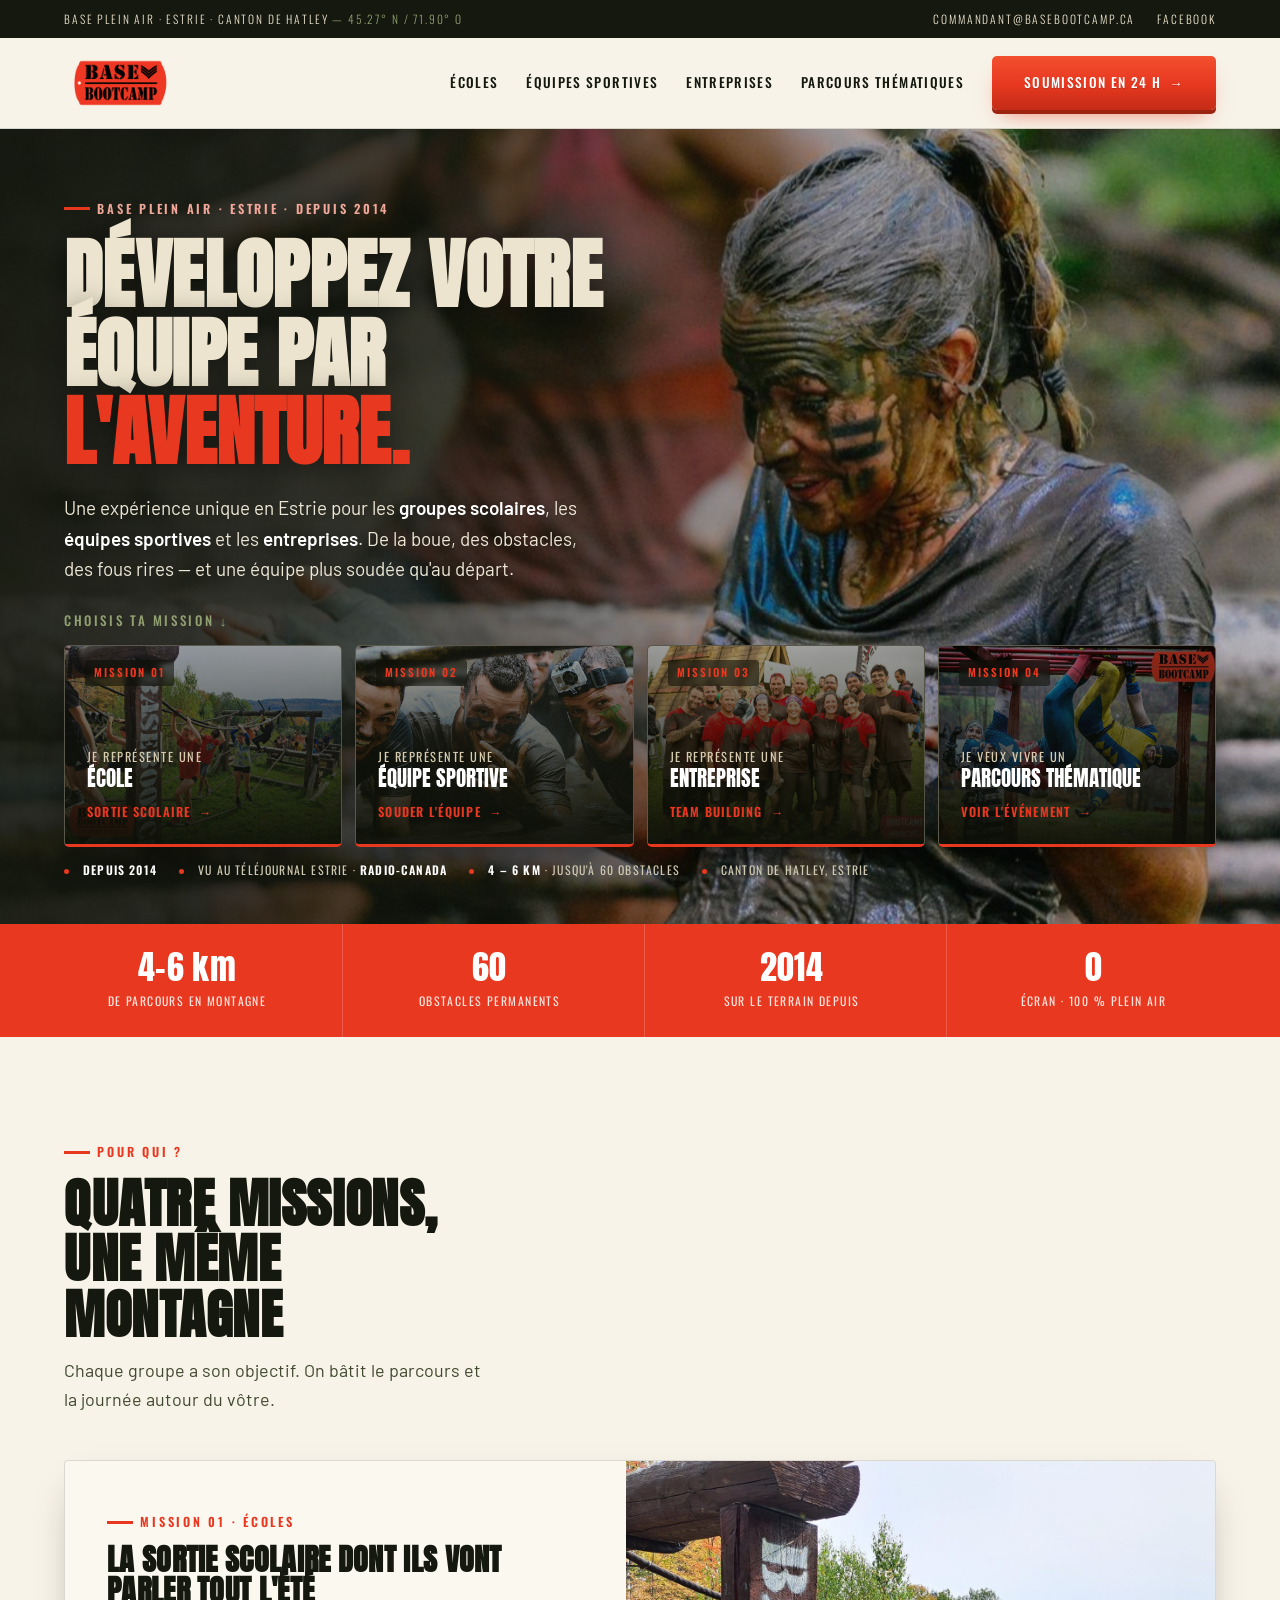
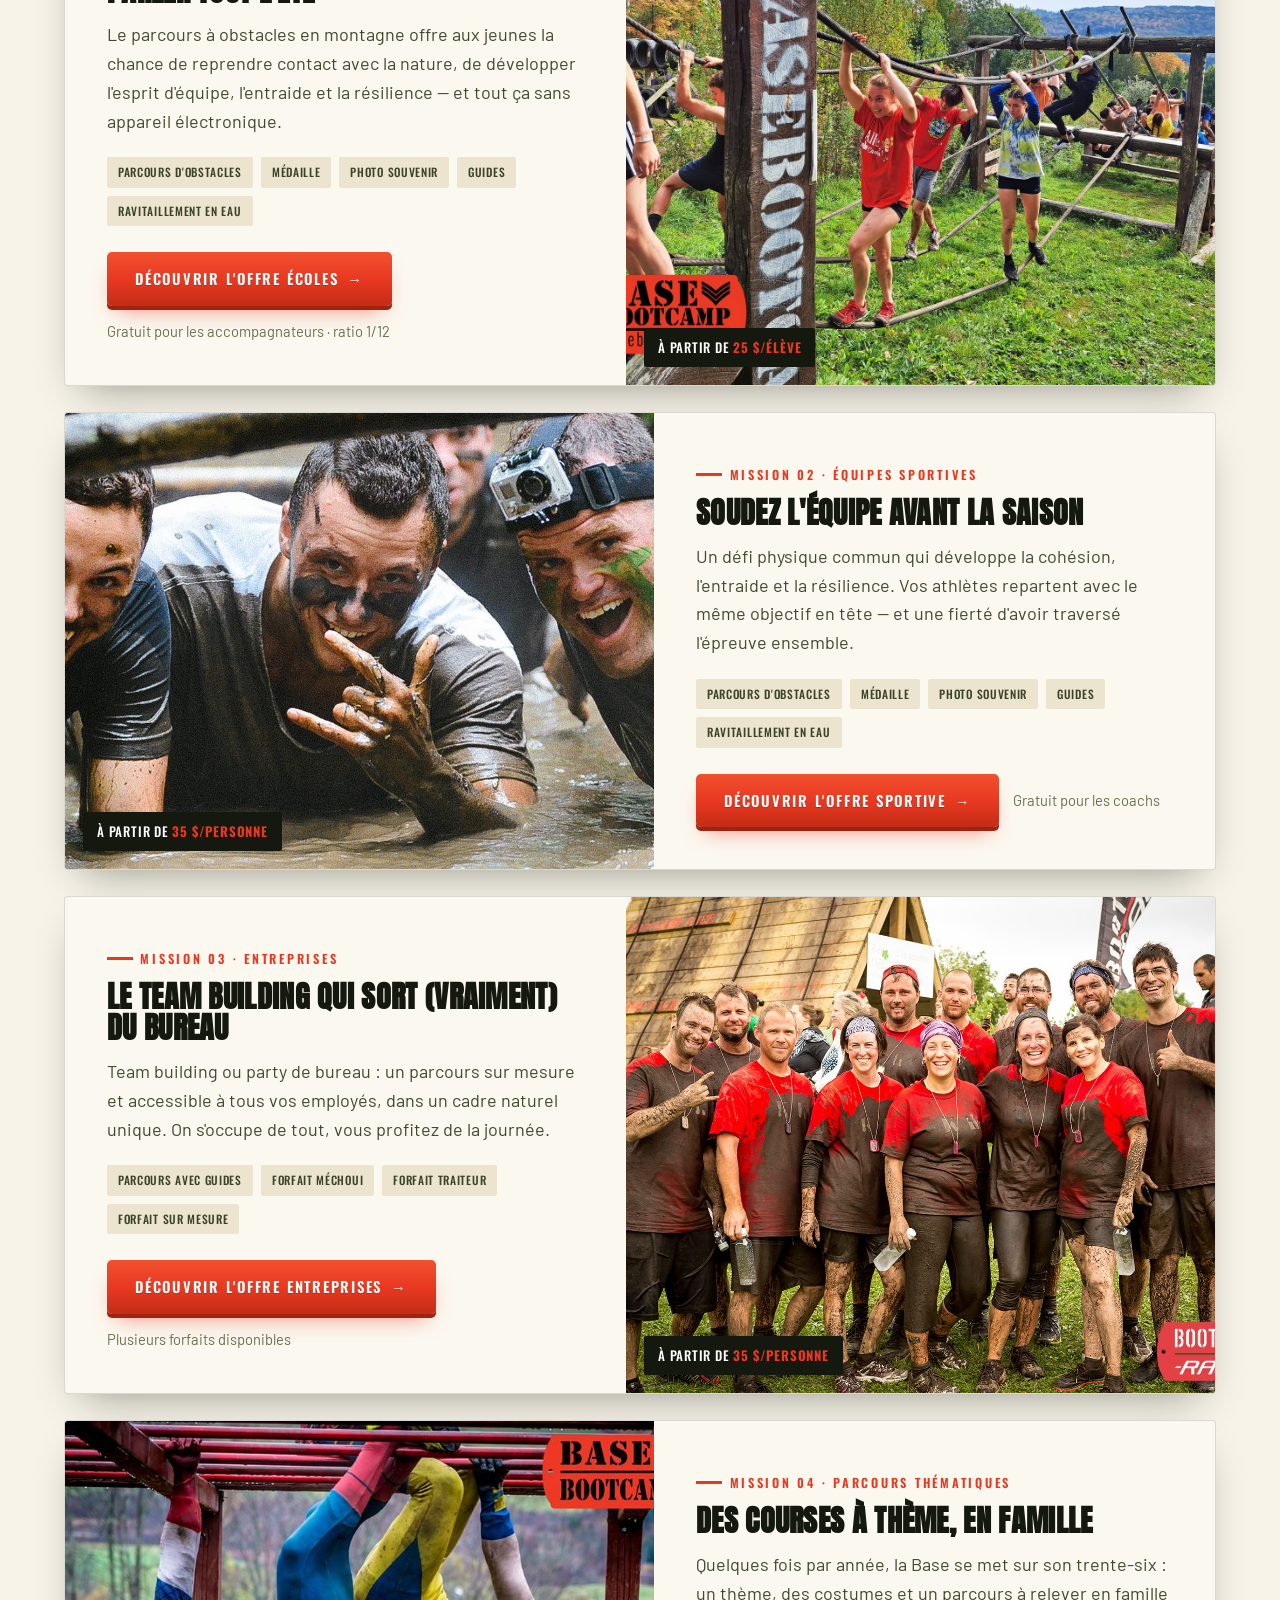
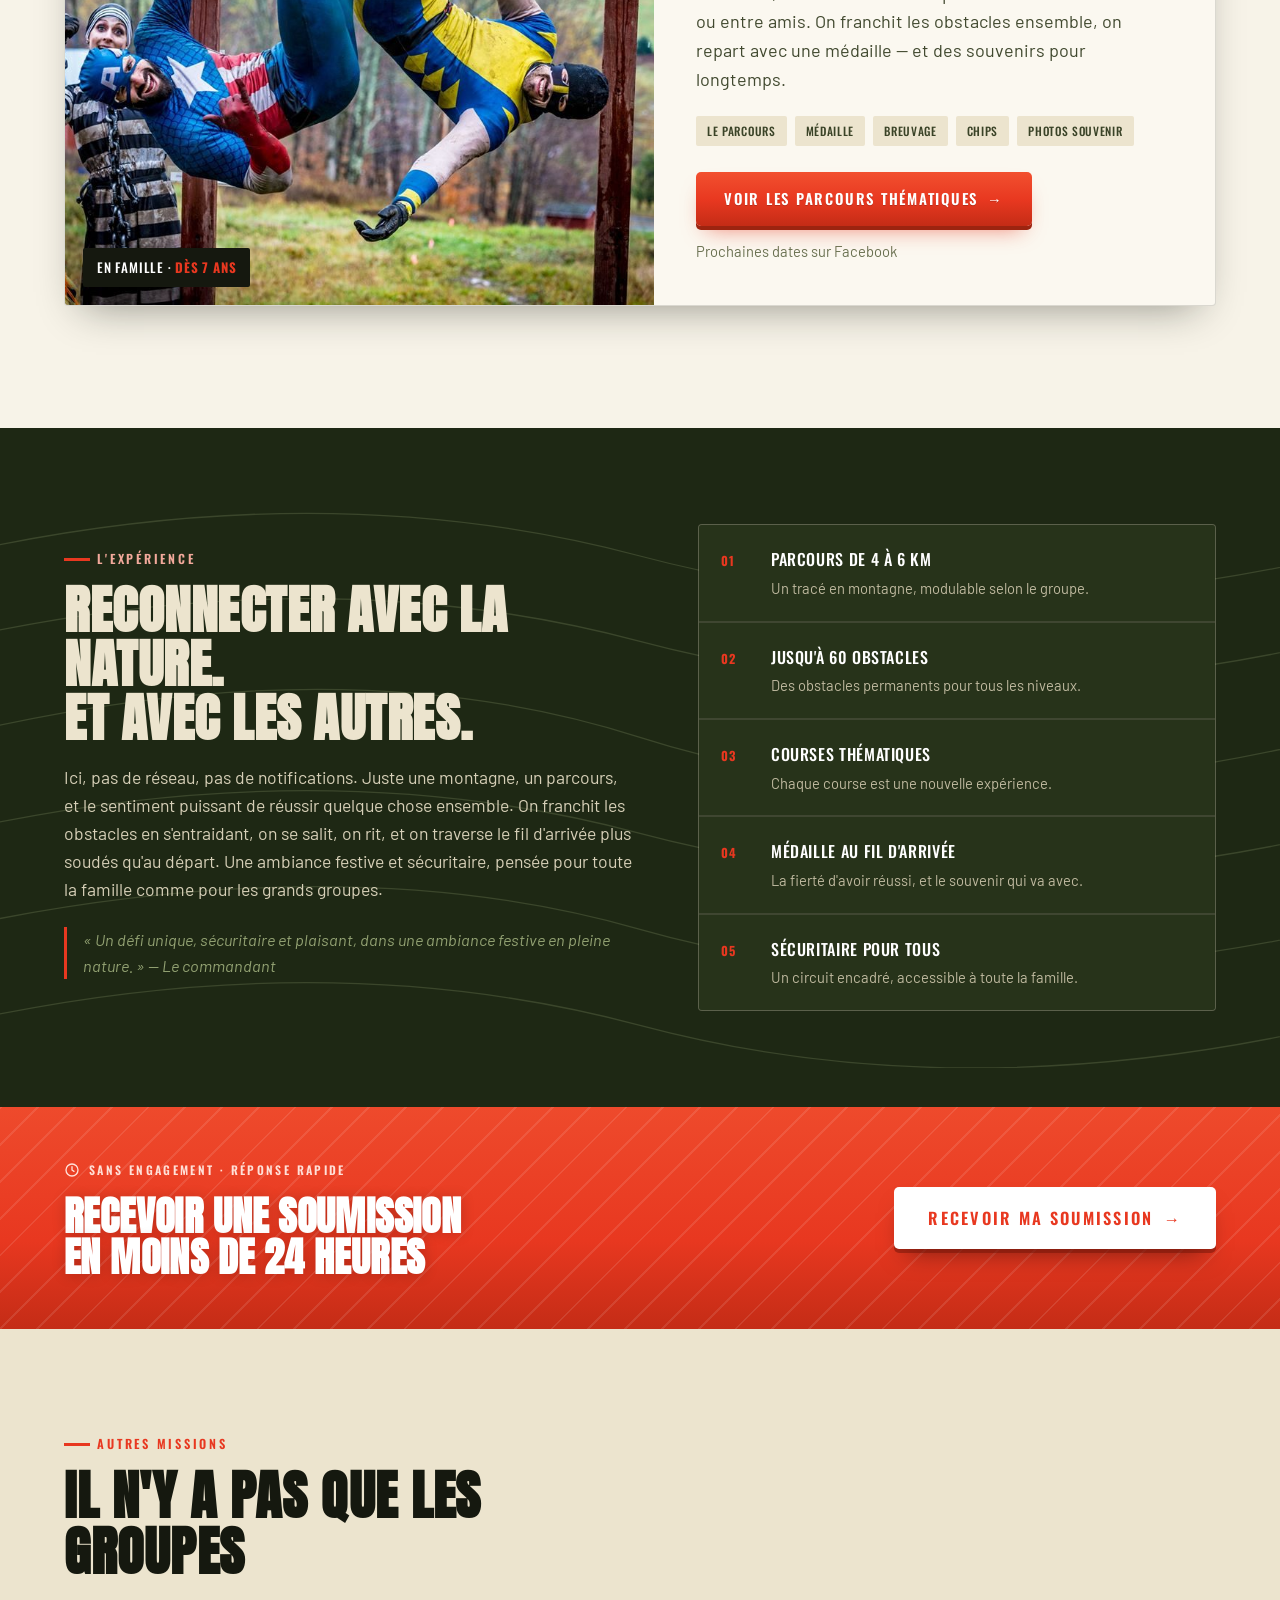
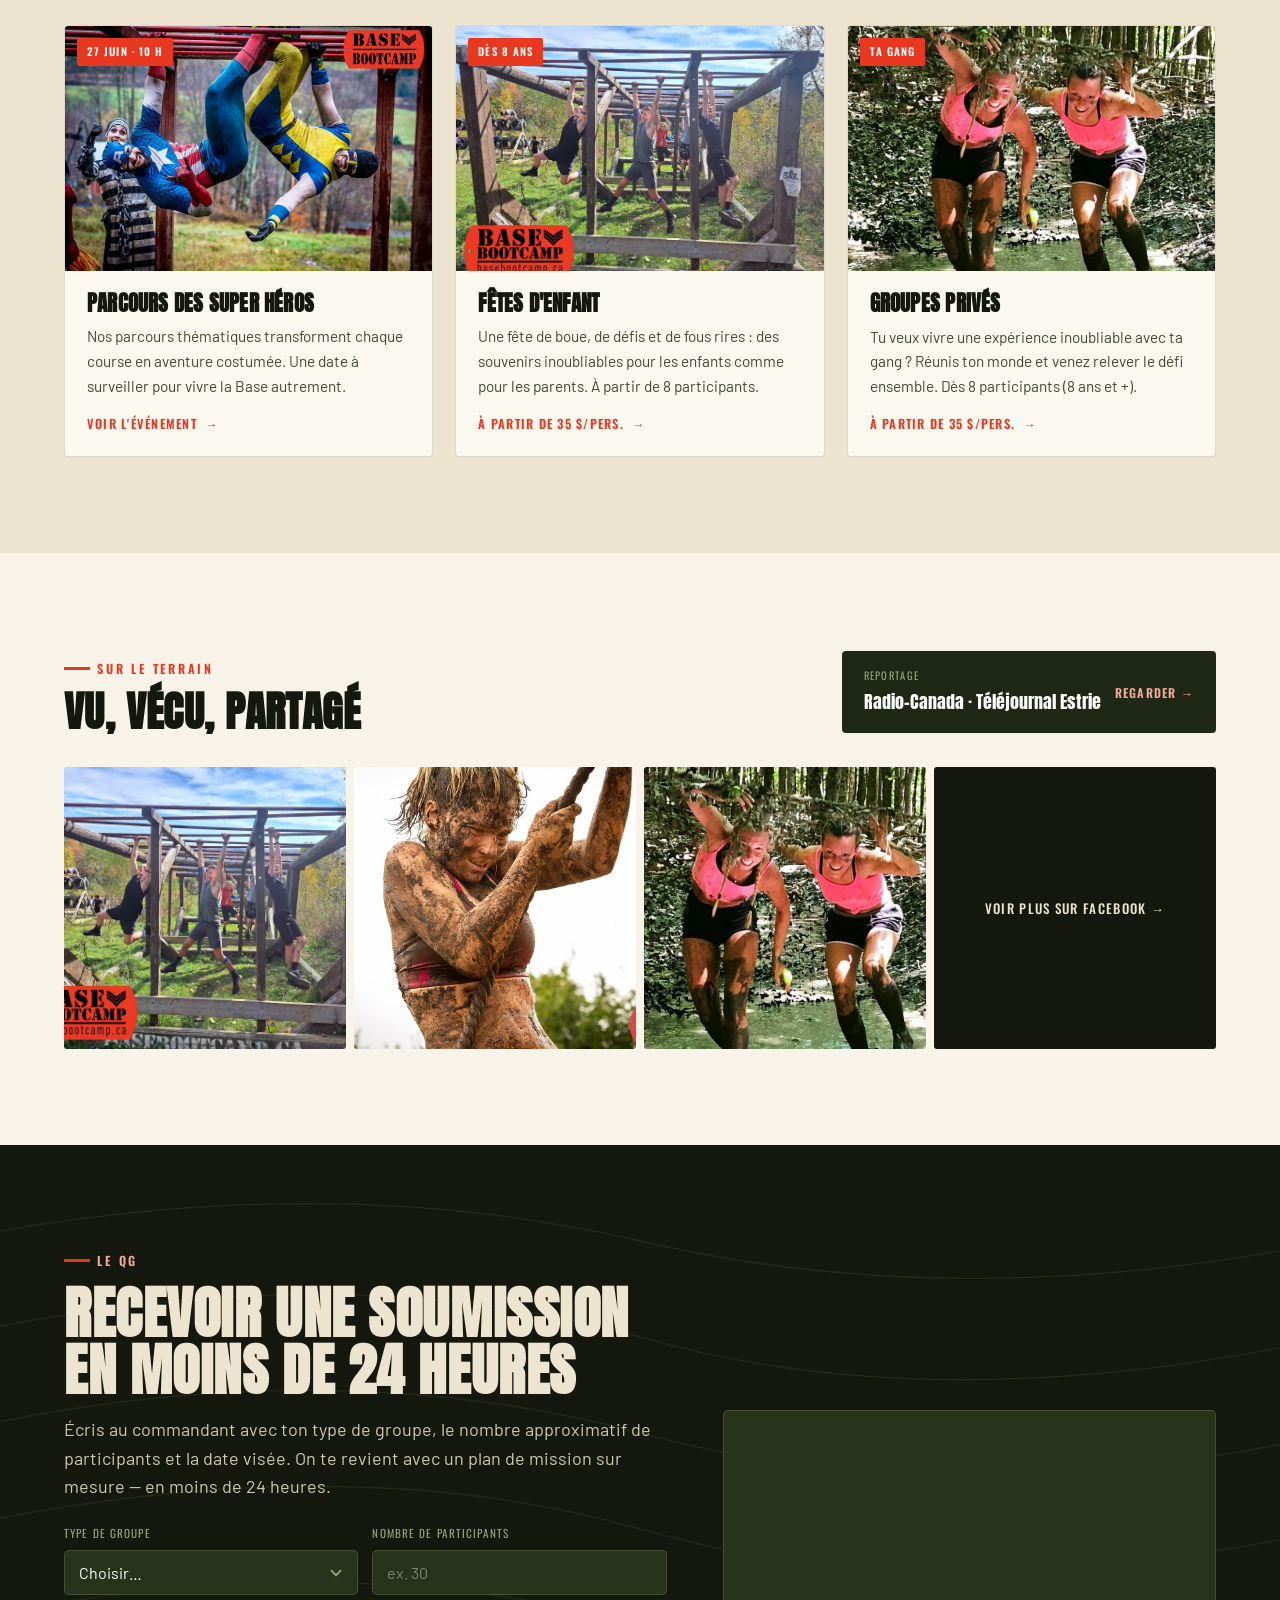
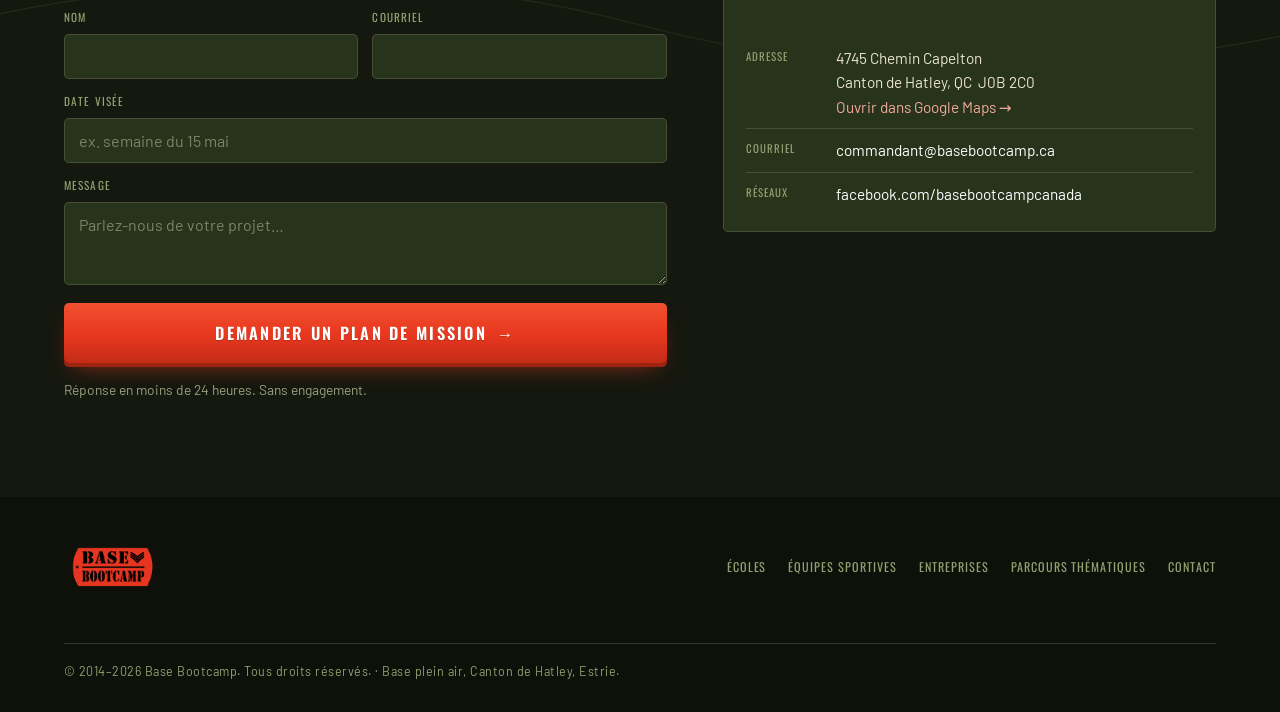
==== commit df5c4f80: "Accueil: 4e carte audience (Parcours thématiques) + titre 'Quatre missions, une même montagne'" ====
--- a/index.html
+++ b/index.html
@@ -129,7 +129,7 @@
   <div class="wrap">
     <div class="head">
       <span class="tag">Pour qui ?</span>
-      <h2>À chacun sa mission, une même montagne</h2>
+      <h2>Quatre missions, une même montagne</h2>
       <p class="lede">Chaque groupe a son objectif. On bâtit le parcours et la journée autour du vôtre.</p>
     </div>
 
@@ -189,6 +189,26 @@
         <div class="cta-row">
           <a class="btn" href="entreprises.html">Découvrir l'offre entreprises <span class="arr">→</span></a>
           <span class="note">Plusieurs forfaits disponibles</span>
+        </div>
+      </div>
+    </article>
+
+    <!-- Parcours thématiques -->
+    <article class="aud-card" id="thematiques">
+      <div class="aud-media">
+        <img src="assets/img/g3.jpg" alt="Participants déguisés en super-héros sur le parcours">
+        <span class="price">En famille · <b>dès 7 ans</b></span>
+      </div>
+      <div class="aud-text">
+        <span class="tag">Mission 04 · Parcours thématiques</span>
+        <h3 style="margin-top:12px">Des courses à thème, en famille</h3>
+        <p>Quelques fois par année, la Base se met sur son trente-six : un thème, des costumes et un parcours à relever en famille ou entre amis. On franchit les obstacles ensemble, on repart avec une médaille — et des souvenirs pour longtemps.</p>
+        <ul class="includes">
+          <li>Le parcours</li><li>Médaille</li><li>Breuvage</li><li>Chips</li><li>Photos souvenir</li>
+        </ul>
+        <div class="cta-row">
+          <a class="btn" href="parcours-thematiques.html">Voir les parcours thématiques <span class="arr">→</span></a>
+          <span class="note">Prochaines dates sur Facebook</span>
         </div>
       </div>
     </article>
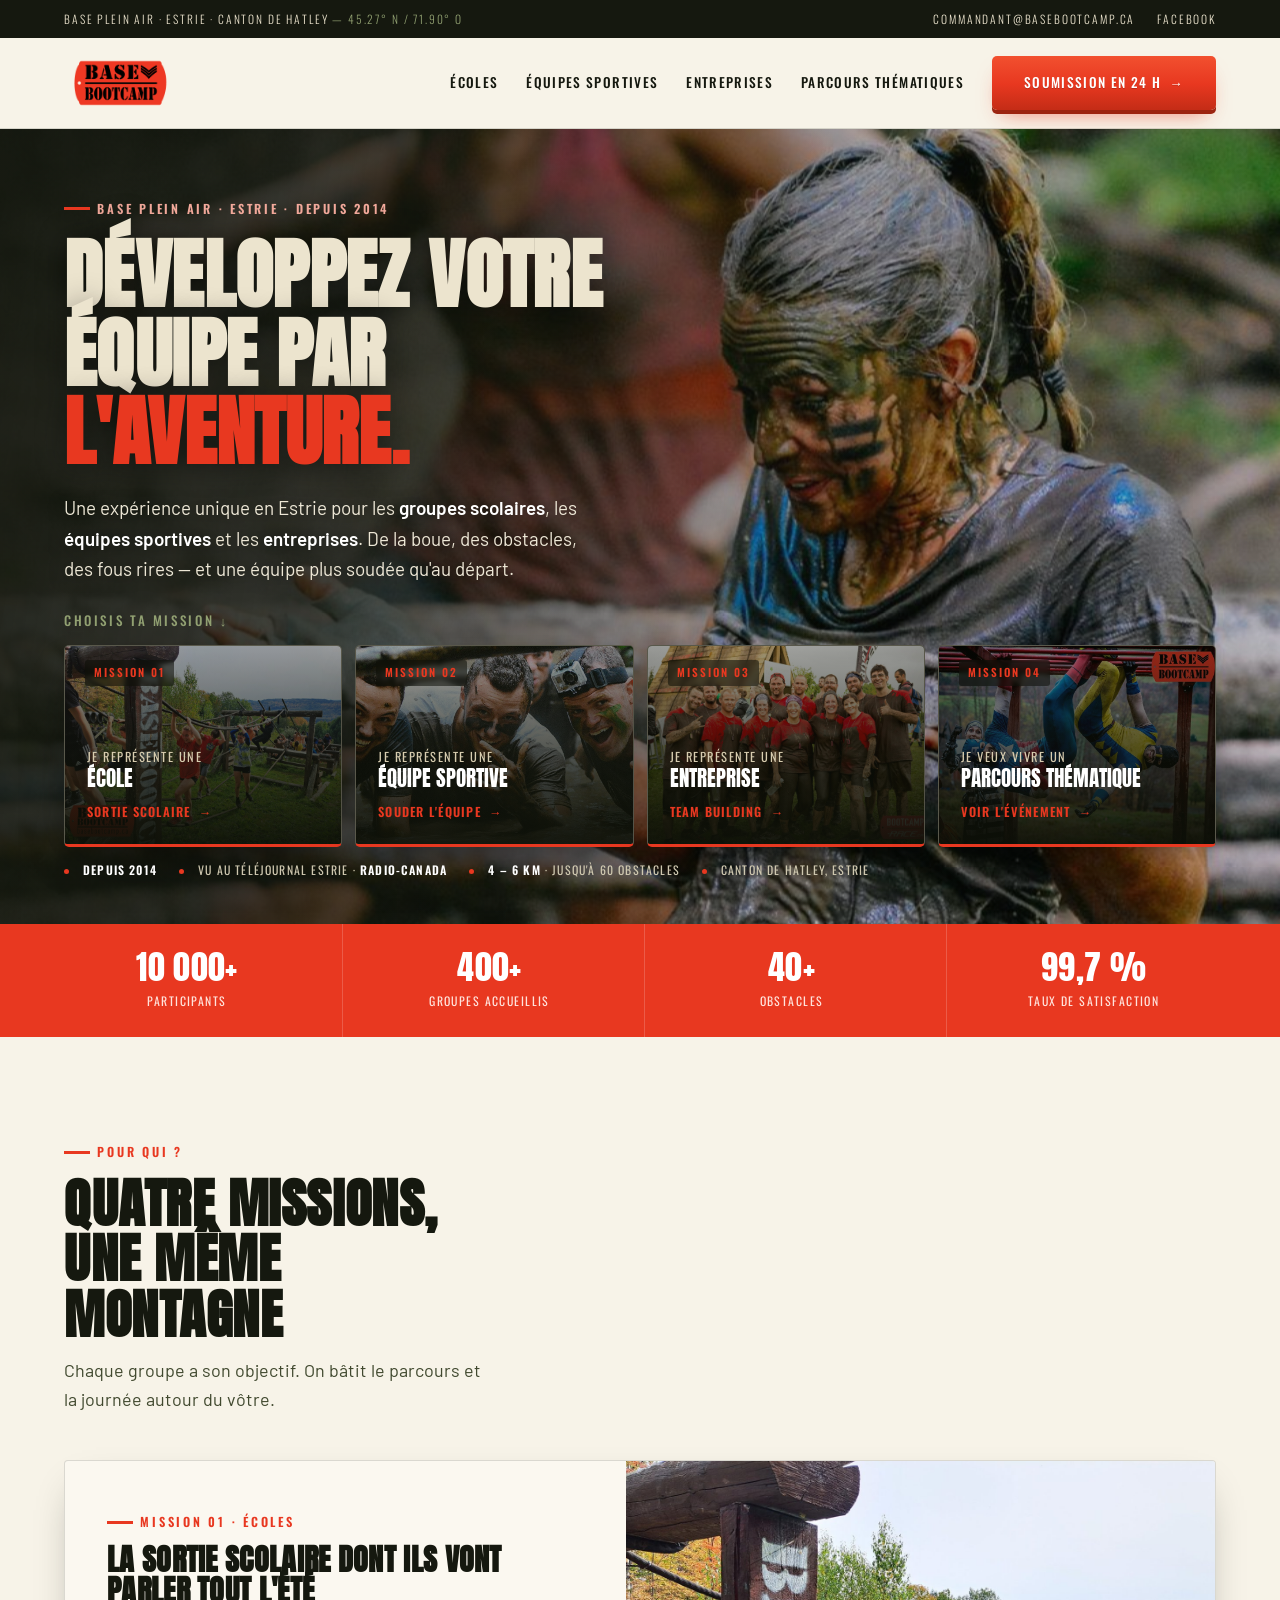
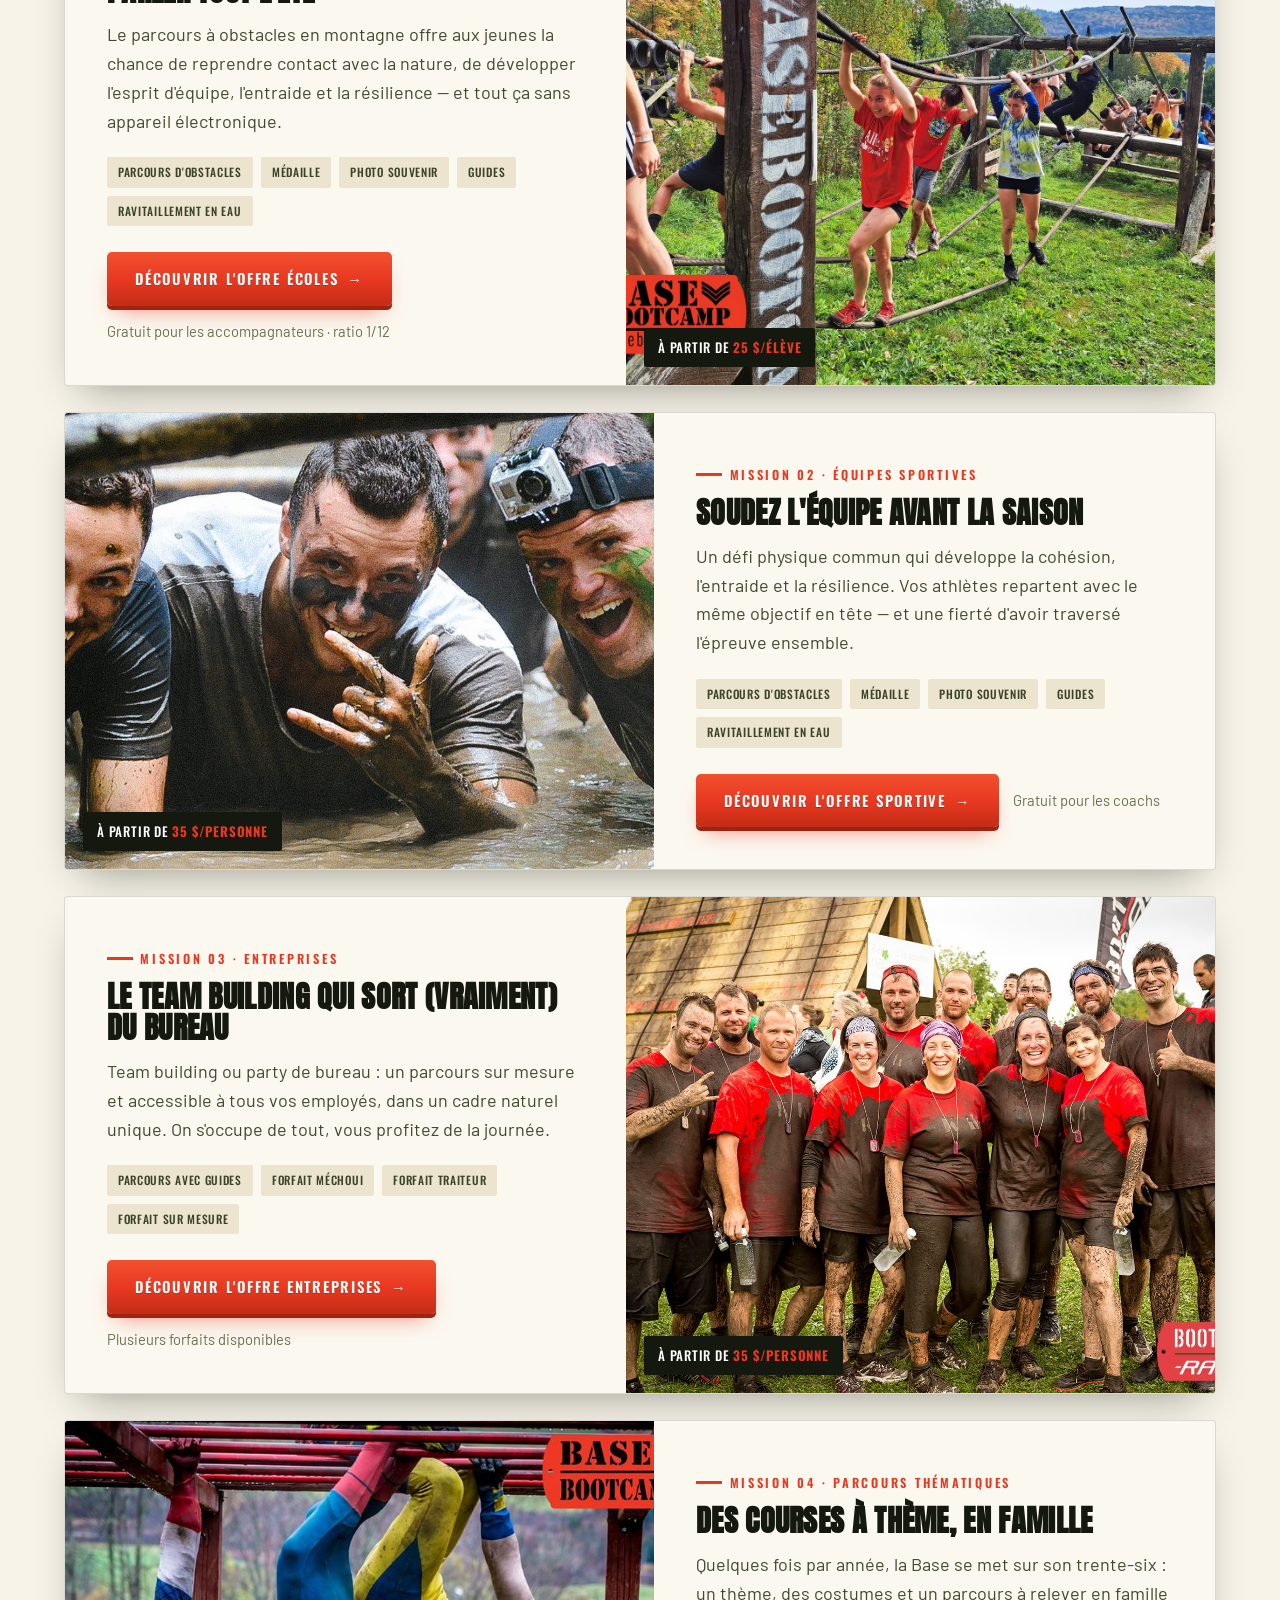
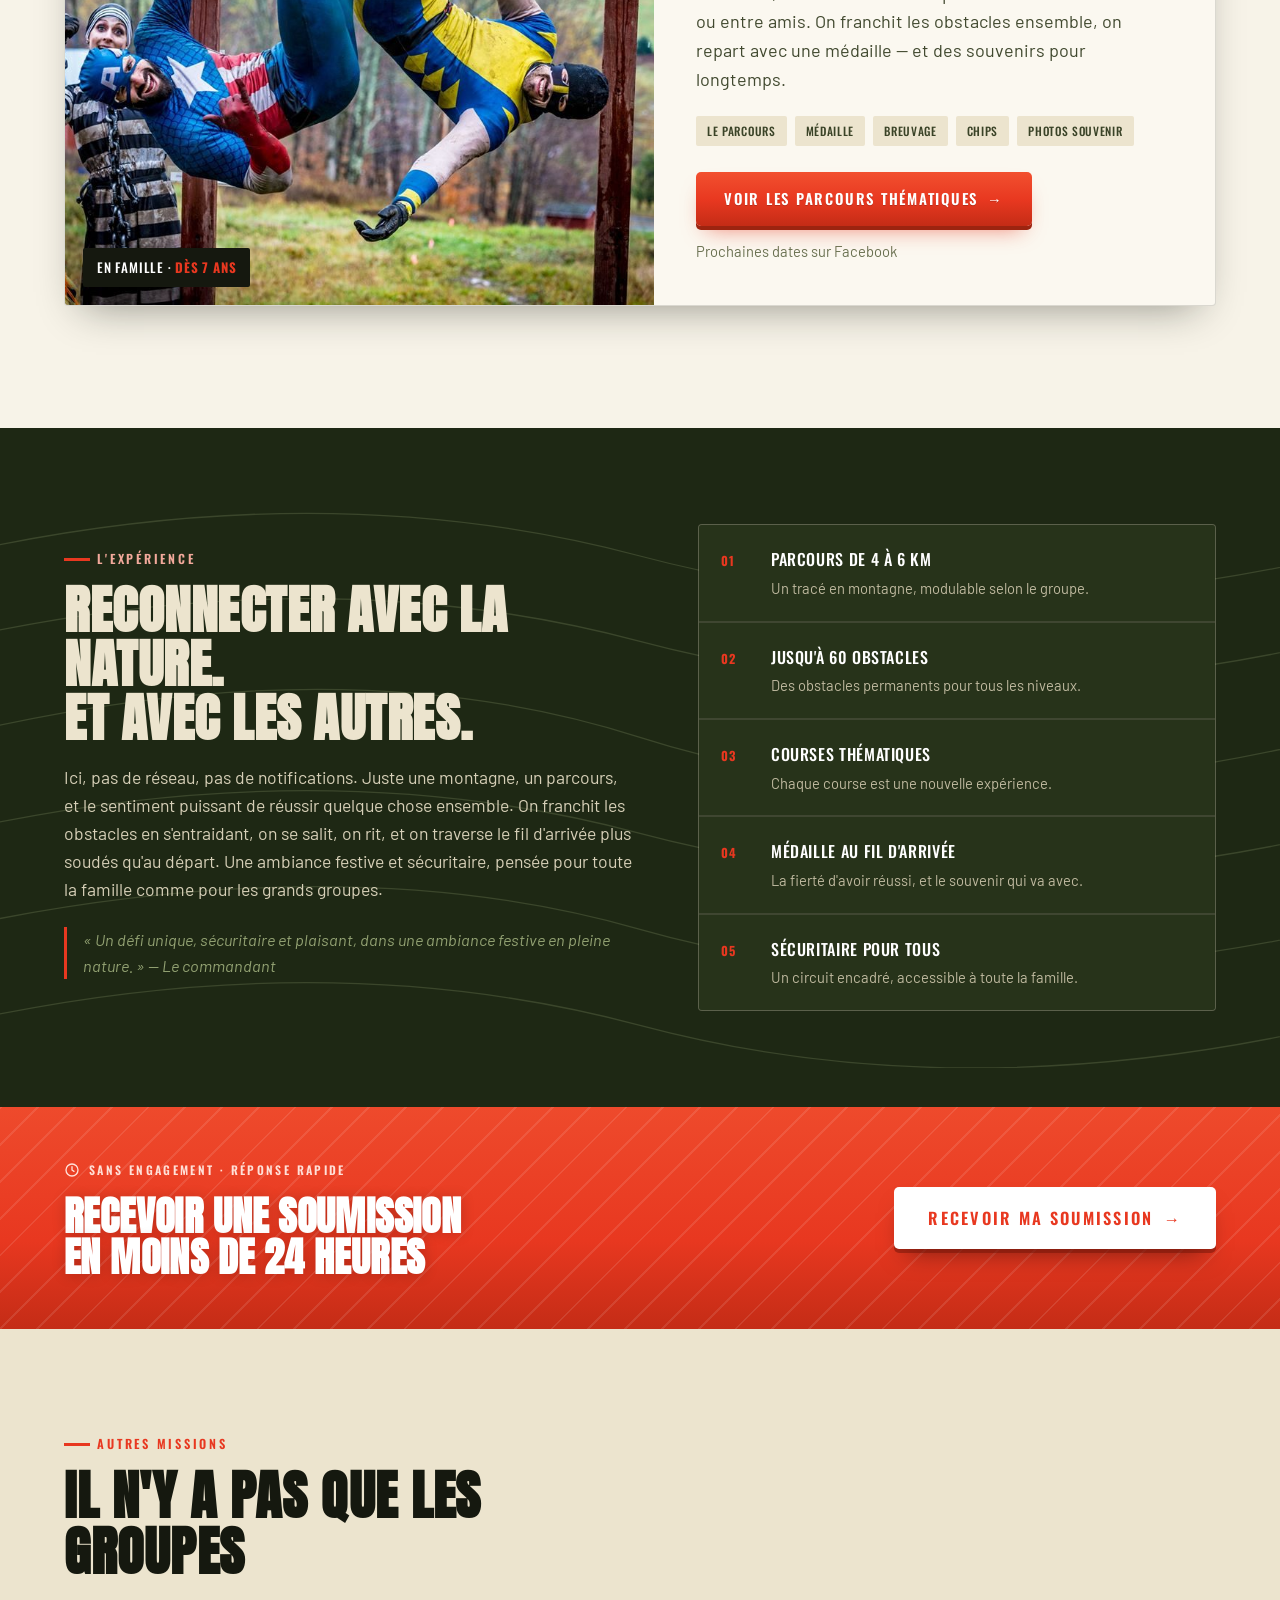
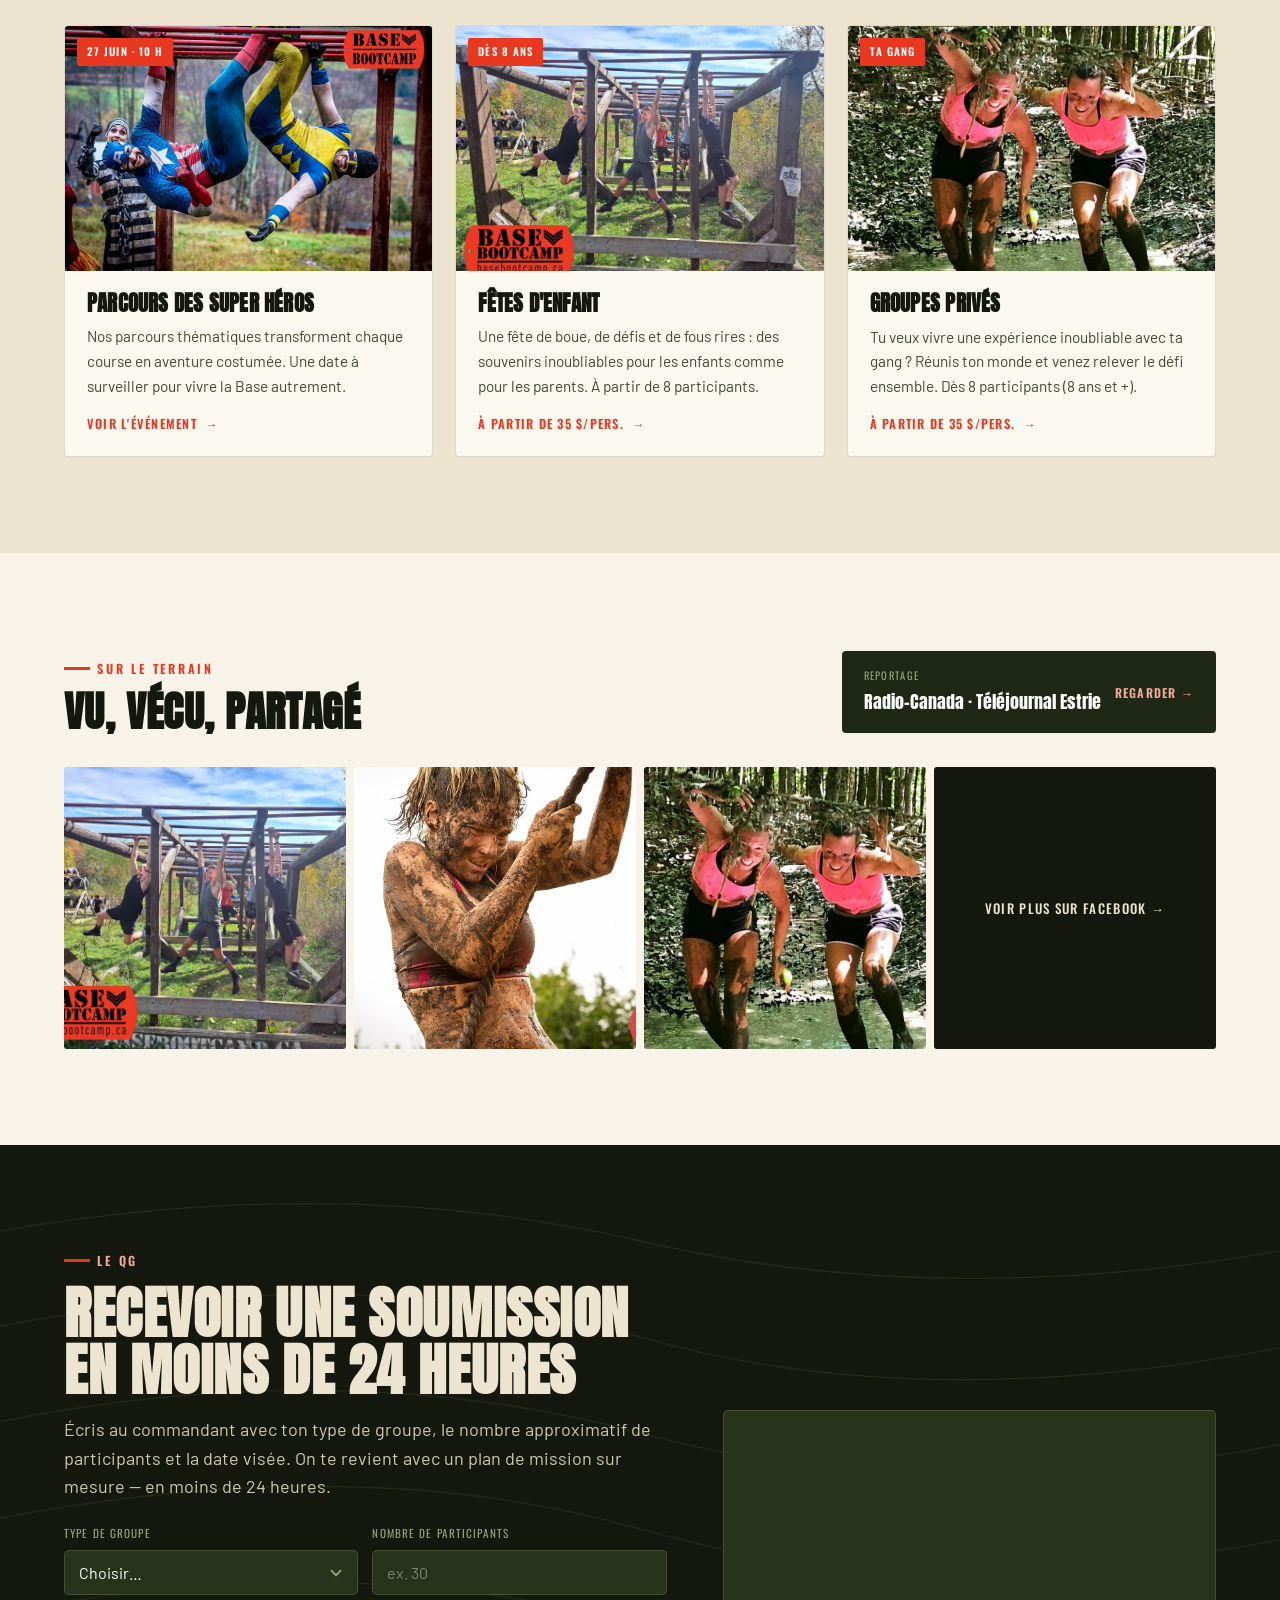
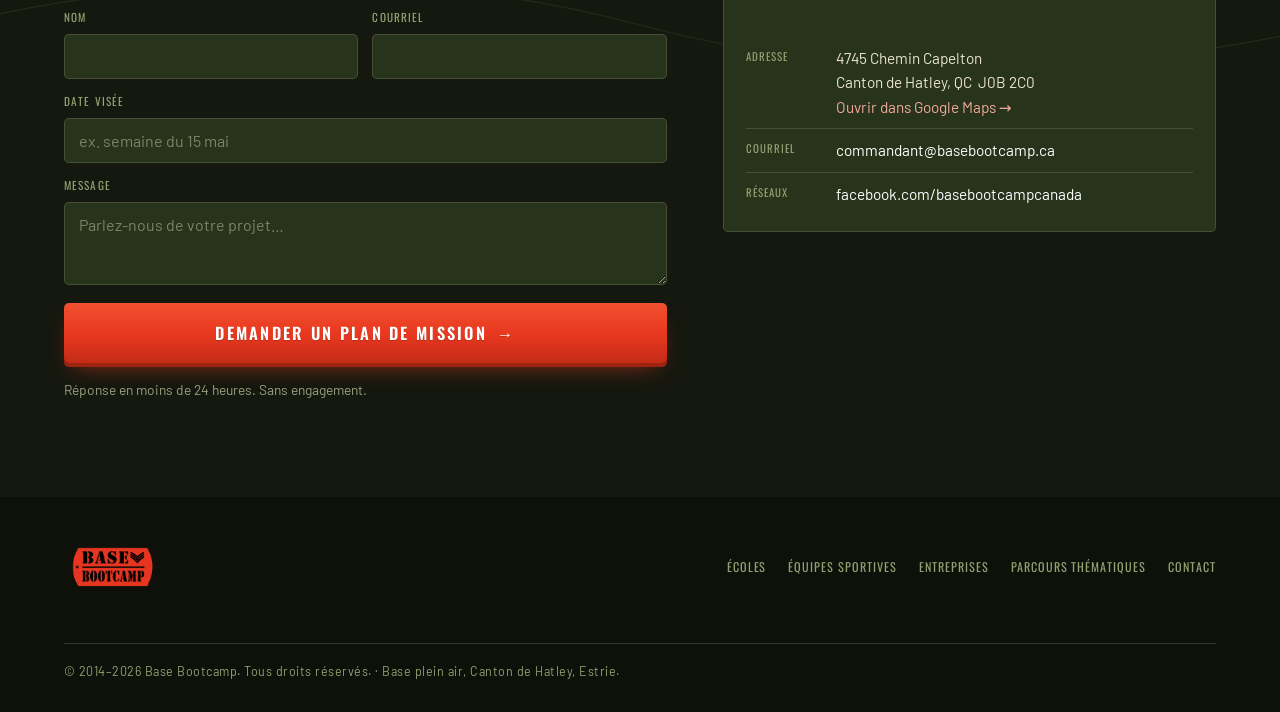
==== commit 2e957b3f: "Accueil: bande de statistiques de confiance (10 000+ participants, 400+ groupes, 40+ obstacles, 99,7" ====
--- a/index.html
+++ b/index.html
@@ -117,10 +117,10 @@
 <!-- Stats -->
 <section class="stats">
   <div class="wrap">
-    <div class="stat"><div class="num">4–6 km</div><div class="lab">De parcours en montagne</div></div>
-    <div class="stat"><div class="num">60</div><div class="lab">Obstacles permanents</div></div>
-    <div class="stat"><div class="num">2014</div><div class="lab">Sur le terrain depuis</div></div>
-    <div class="stat"><div class="num">0</div><div class="lab">Écran · 100 % plein air</div></div>
+    <div class="stat"><div class="num">10 000+</div><div class="lab">Participants</div></div>
+    <div class="stat"><div class="num">400+</div><div class="lab">Groupes accueillis</div></div>
+    <div class="stat"><div class="num">40+</div><div class="lab">Obstacles</div></div>
+    <div class="stat"><div class="num">99,7 %</div><div class="lab">Taux de satisfaction</div></div>
   </div>
 </section>
 
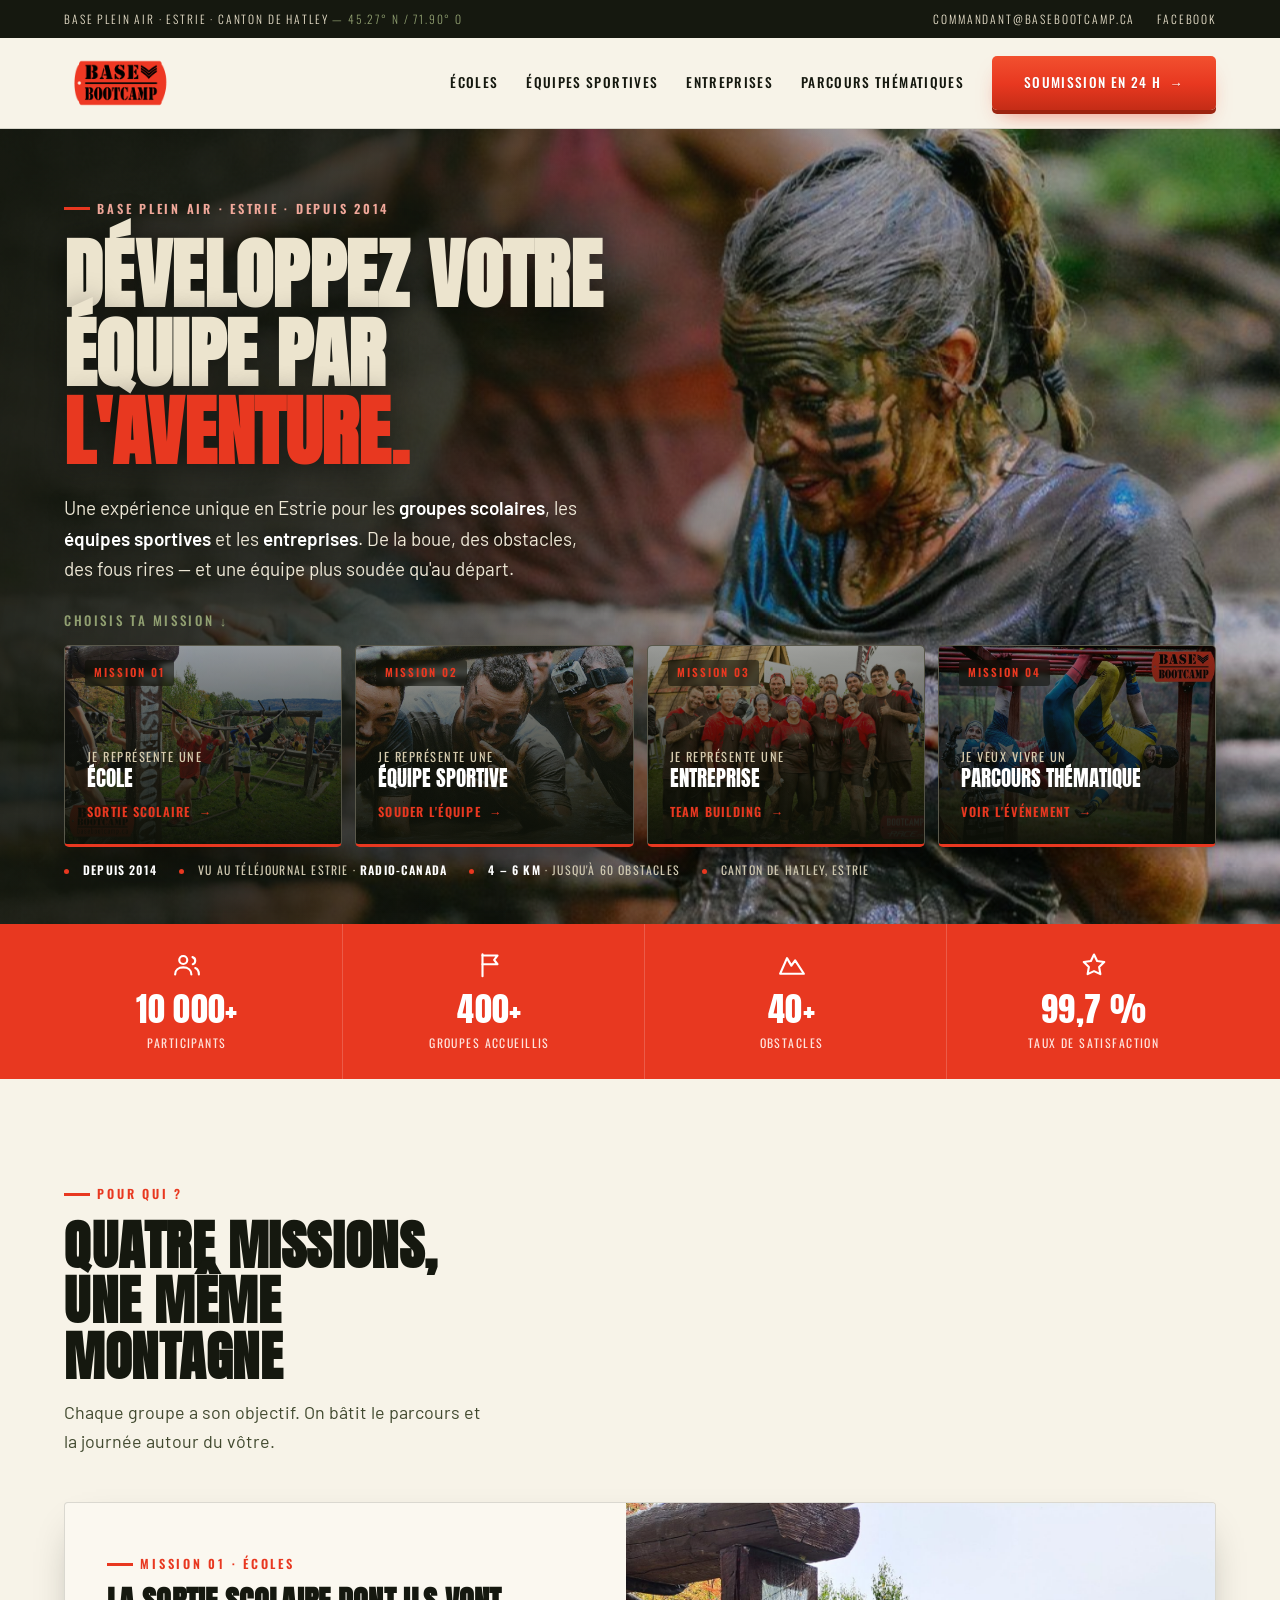
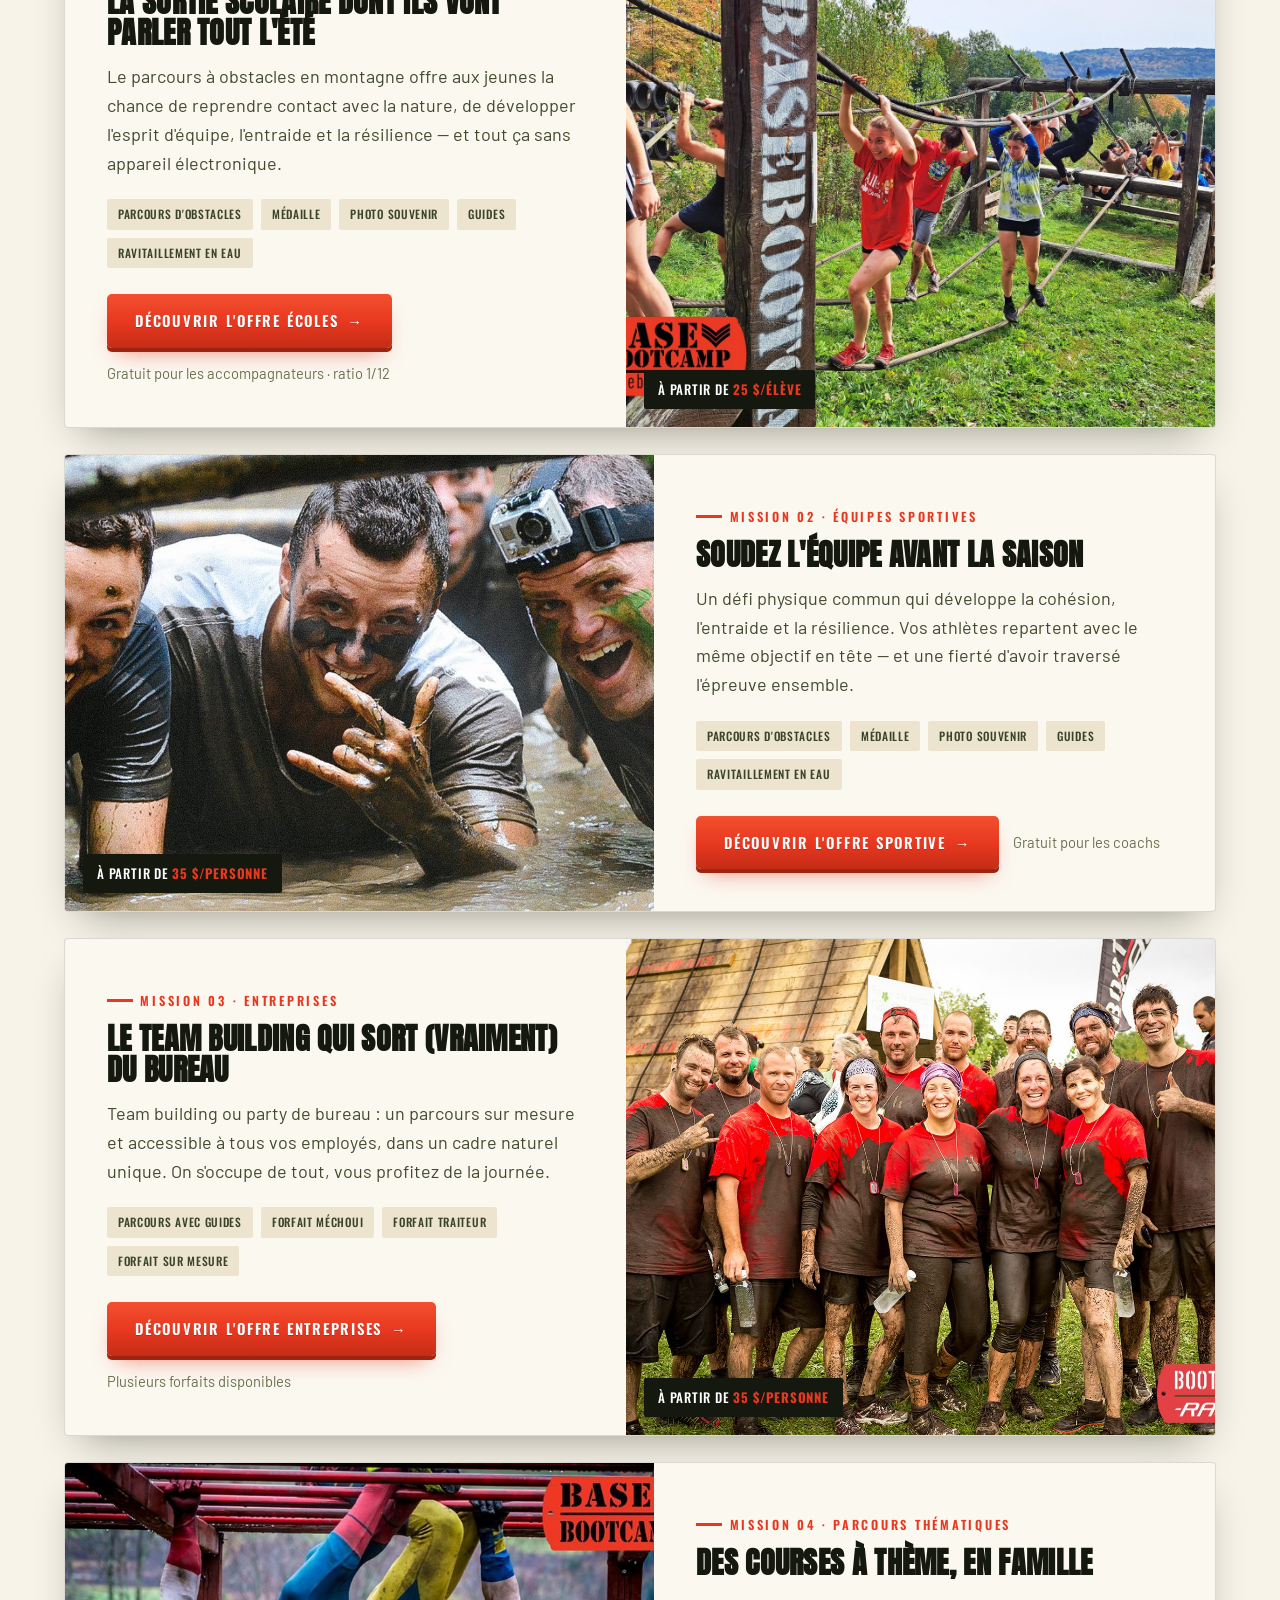
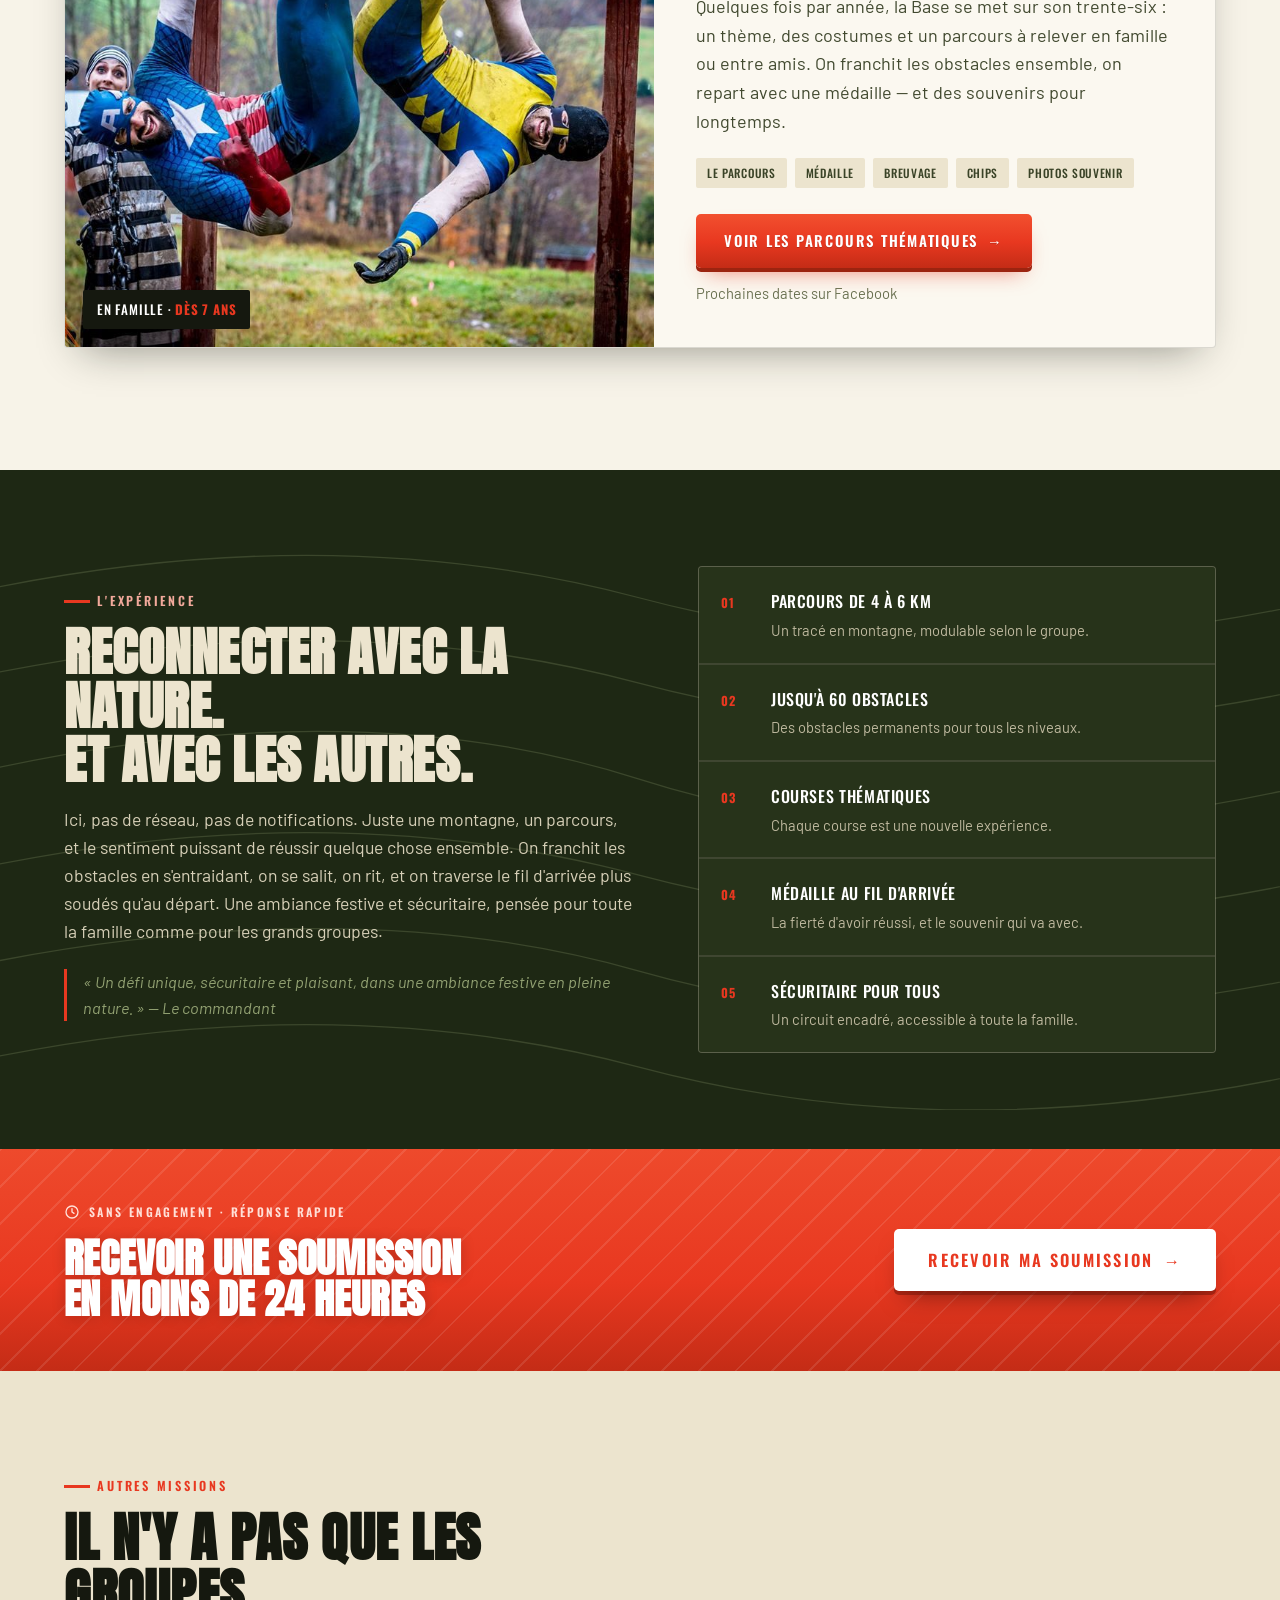
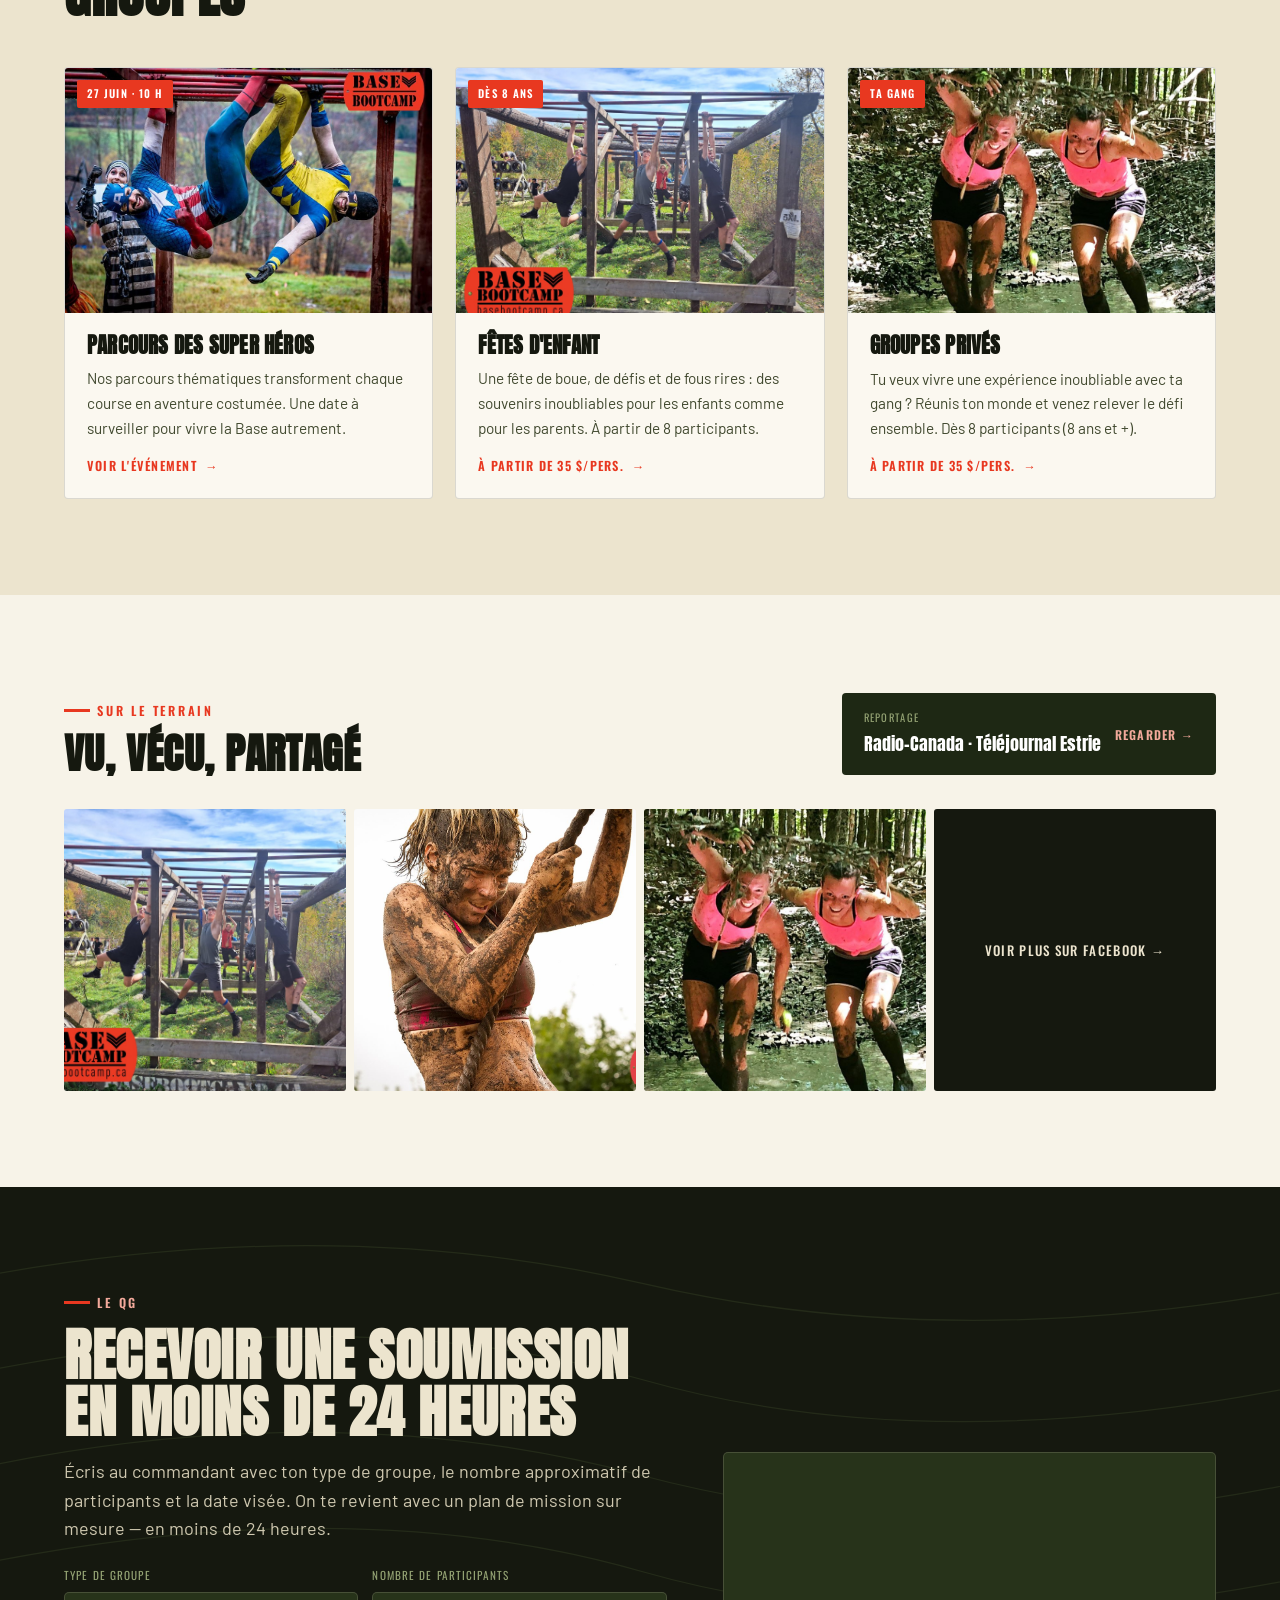
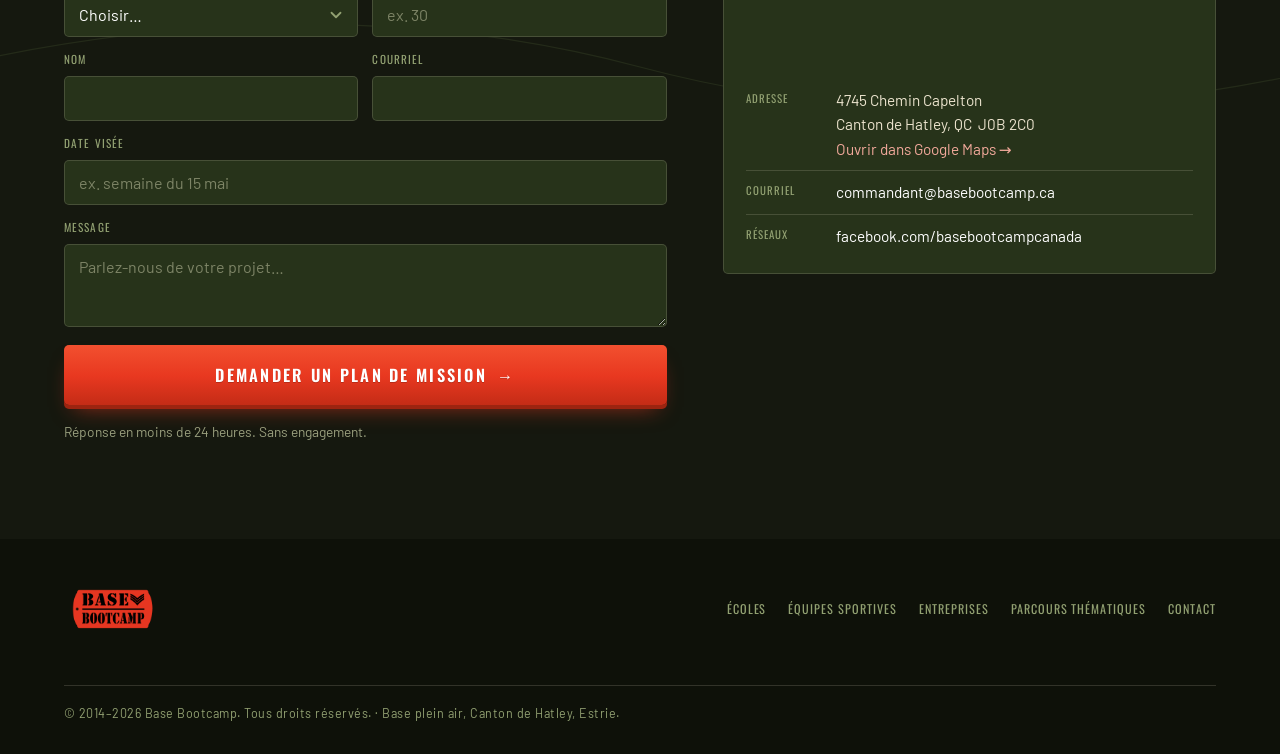
==== commit d01939b0: "Trust bar: icônes thématiques (personnes, drapeau, sommets, étoile) au-dessus de chaque statistique" ====
--- a/index.html
+++ b/index.html
@@ -117,10 +117,10 @@
 <!-- Stats -->
 <section class="stats">
   <div class="wrap">
-    <div class="stat"><div class="num">10 000+</div><div class="lab">Participants</div></div>
-    <div class="stat"><div class="num">400+</div><div class="lab">Groupes accueillis</div></div>
-    <div class="stat"><div class="num">40+</div><div class="lab">Obstacles</div></div>
-    <div class="stat"><div class="num">99,7 %</div><div class="lab">Taux de satisfaction</div></div>
+    <div class="stat"><span class="ic" aria-hidden="true"><svg viewBox="0 0 24 24"><circle cx="9" cy="8" r="3.2"/><path d="M2.5 19.5c0-3.4 2.7-5.6 6.5-5.6s6.5 2.2 6.5 5.6"/><path d="M16.4 5.7a3 3 0 0 1 .2 5.7"/><path d="M18.6 14.4c1.8.7 2.9 2.4 2.9 5.1"/></svg></span><div class="num">10 000+</div><div class="lab">Participants</div></div>
+    <div class="stat"><span class="ic" aria-hidden="true"><svg viewBox="0 0 24 24"><path d="M6 21V3.5"/><path d="M6 4.4h12l-2.7 3.5L18 11.4H6"/></svg></span><div class="num">400+</div><div class="lab">Groupes accueillis</div></div>
+    <div class="stat"><span class="ic" aria-hidden="true"><svg viewBox="0 0 24 24"><path d="M2.5 19L8 6.5l3.5 6 3-4.2L21.5 19z"/></svg></span><div class="num">40+</div><div class="lab">Obstacles</div></div>
+    <div class="stat"><span class="ic" aria-hidden="true"><svg viewBox="0 0 24 24"><path d="M12 3.6l2.5 5.2 5.7.8-4.1 4 1 5.7L12 16.9 6.9 19.3l1-5.7-4.1-4 5.7-.8z"/></svg></span><div class="num">99,7 %</div><div class="lab">Taux de satisfaction</div></div>
   </div>
 </section>
 
@@ -352,7 +352,7 @@
           </div>
           <div class="f-row">
             <label>Nom <input name="nom" type="text" required></label>
-            <label>Courriel <input name="courriel" type="email" required></label>
+            <label>Courriel <input name="email" type="email" required></label>
           </div>
           <label>Date visée <input name="date" type="text" placeholder="ex. semaine du 15 mai"></label>
           <label>Message <textarea name="message" rows="3" placeholder="Parlez-nous de votre projet…"></textarea></label>
--- a/assets/css/styles.css
+++ b/assets/css/styles.css
@@ -186,6 +186,8 @@
 .stats .wrap{display:grid;grid-template-columns:repeat(4,1fr);gap:8px;padding:0}
 .stat{padding:26px 18px;text-align:center;border-left:1px solid rgba(255,255,255,.18)}
 .stat:first-child{border-left:none}
+.stat .ic{width:30px;height:30px;margin:0 auto 12px;display:block}
+.stat .ic svg{width:100%;height:100%;fill:none;stroke:#fff;stroke-width:1.7;stroke-linecap:round;stroke-linejoin:round}
 .stat .num{font-family:"Anton",sans-serif;font-size:2.1rem;line-height:1;letter-spacing:.01em}
 .stat .lab{font-family:"Oswald",sans-serif;text-transform:uppercase;letter-spacing:.12em;font-size:.74rem;font-weight:400;margin-top:8px;color:#FFE3DC}
 
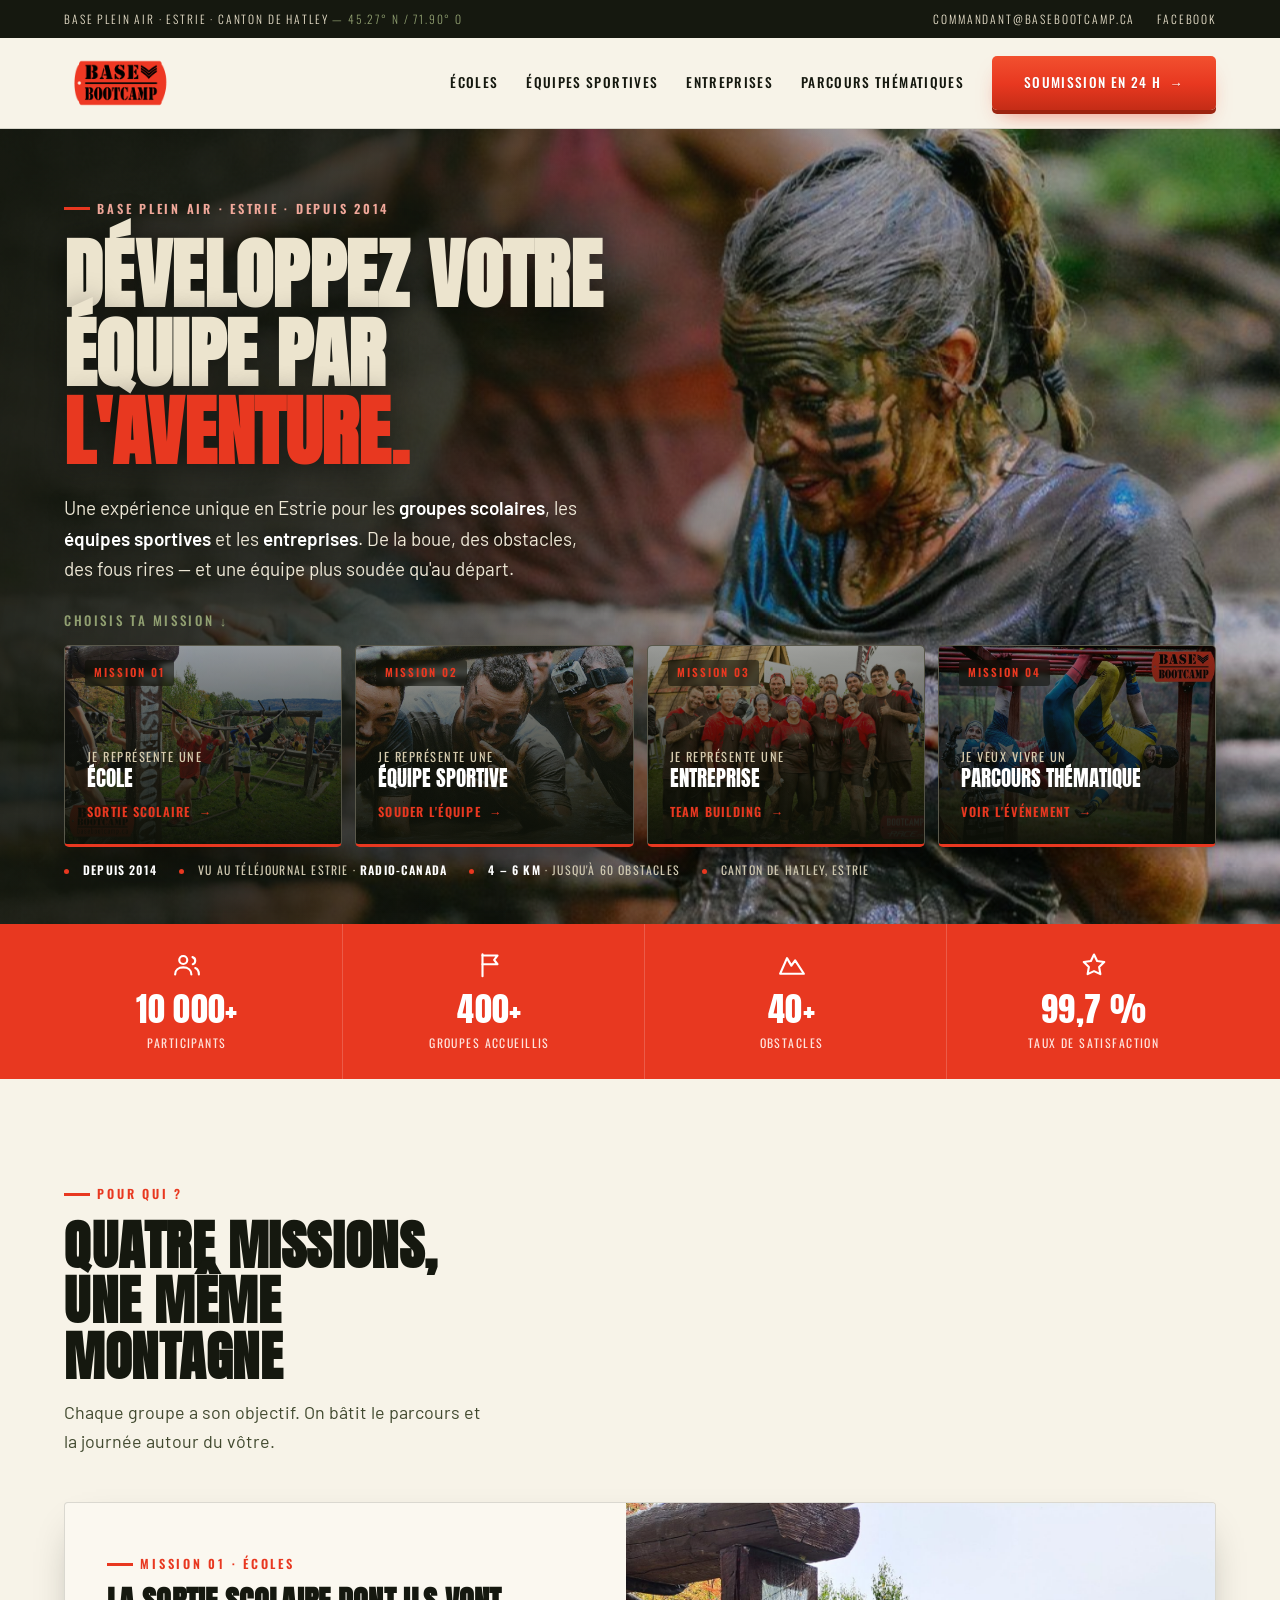
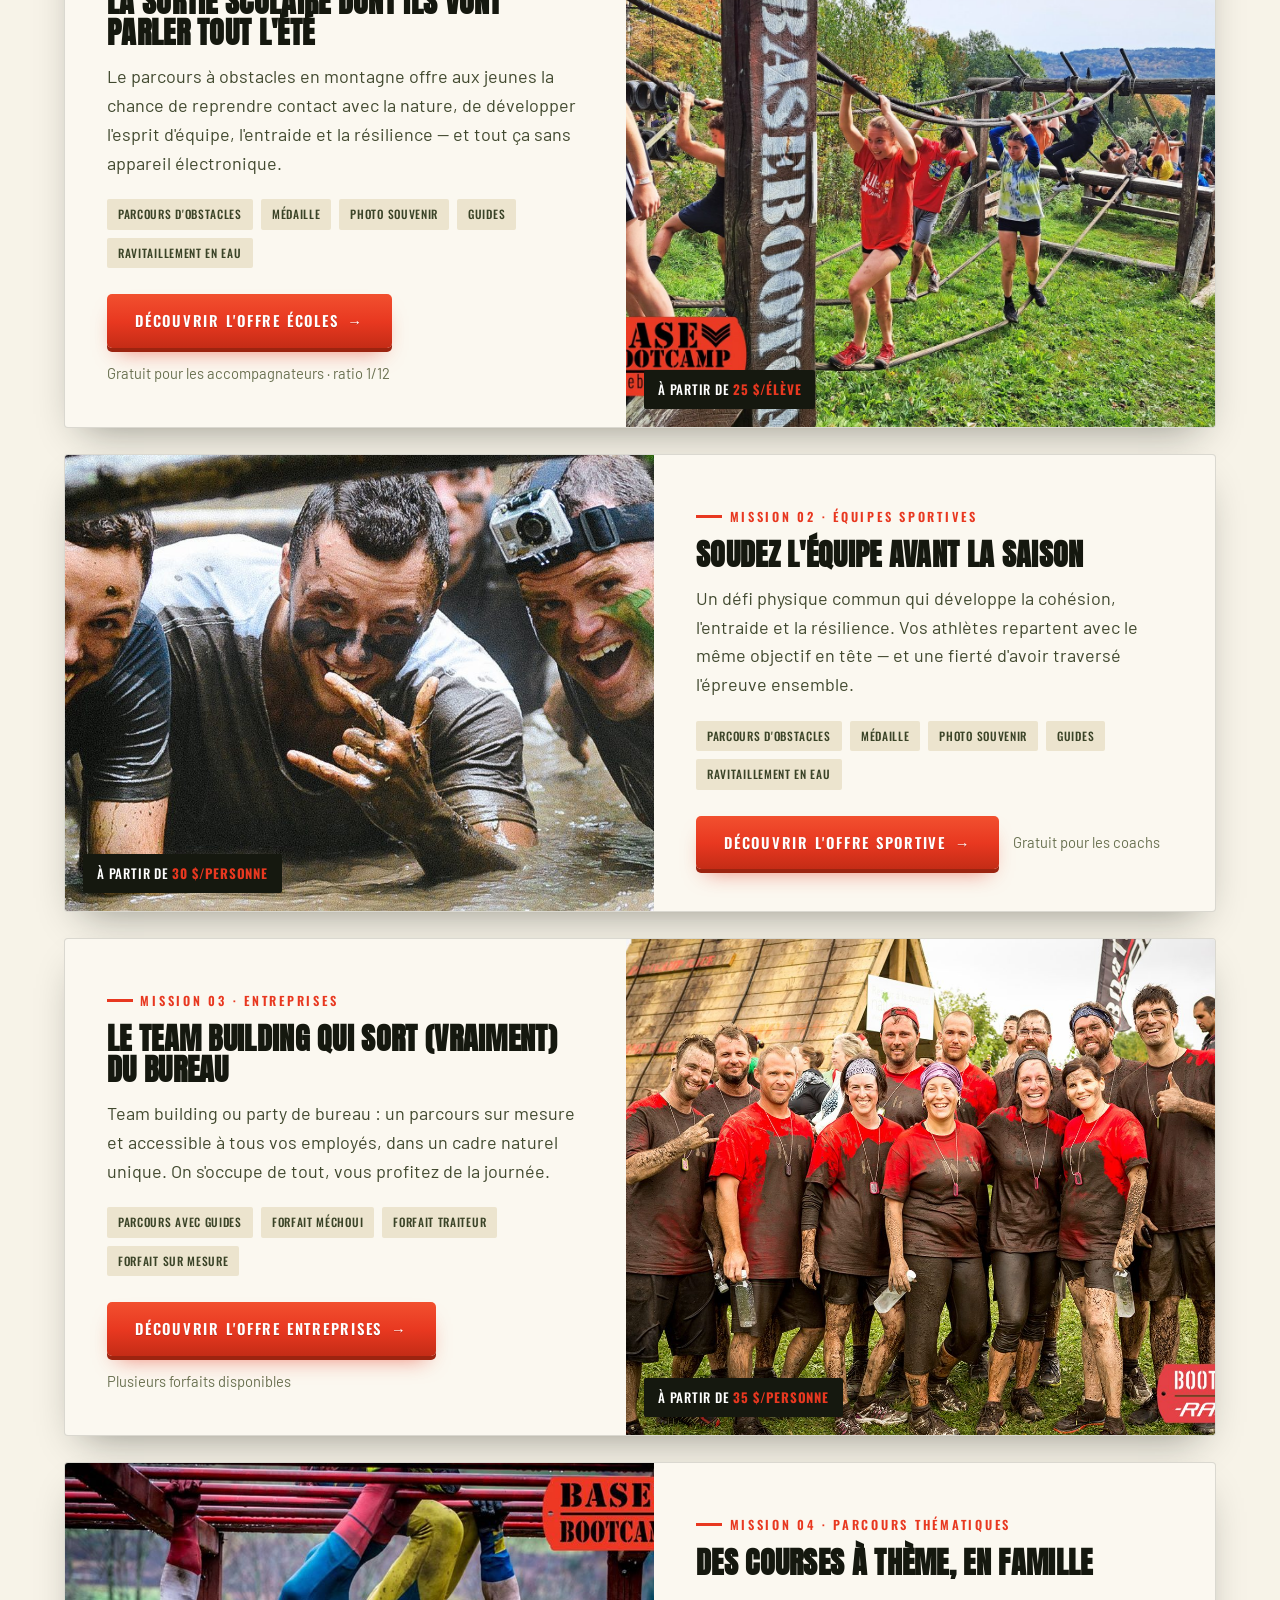
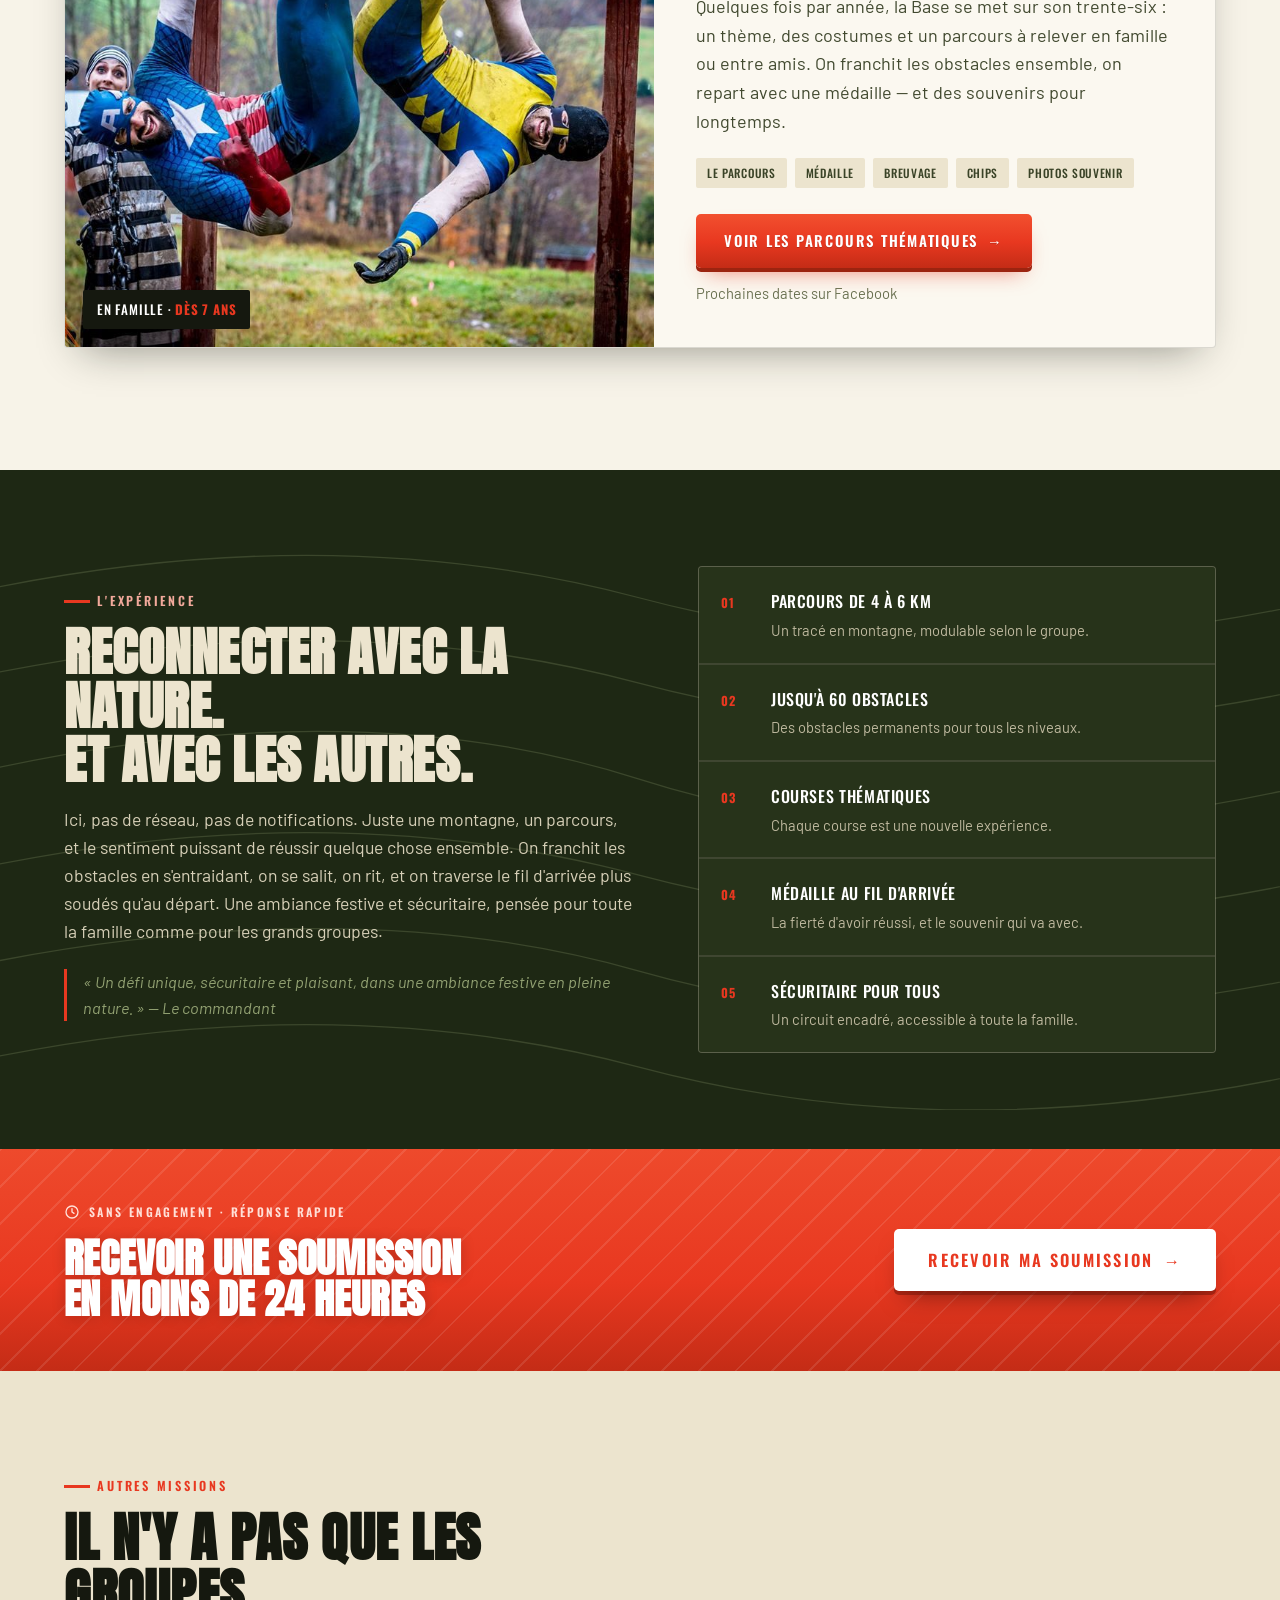
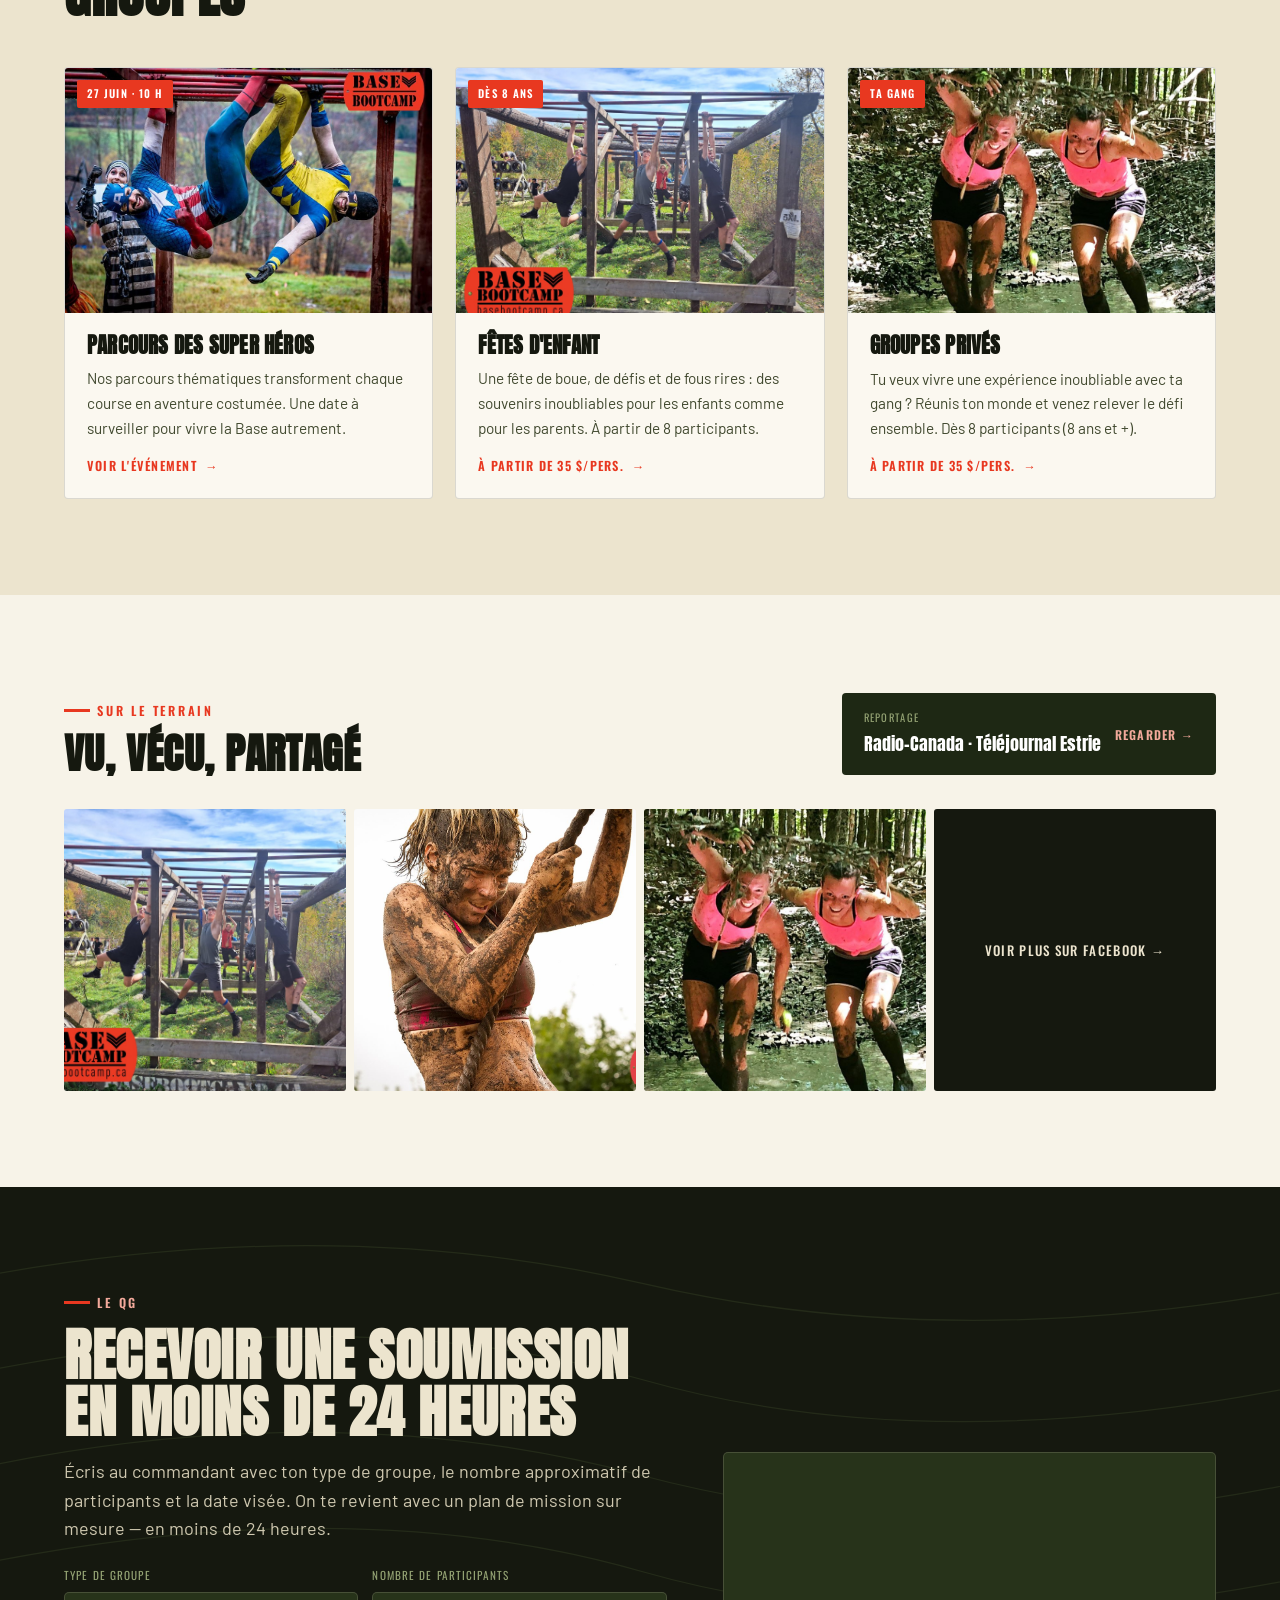
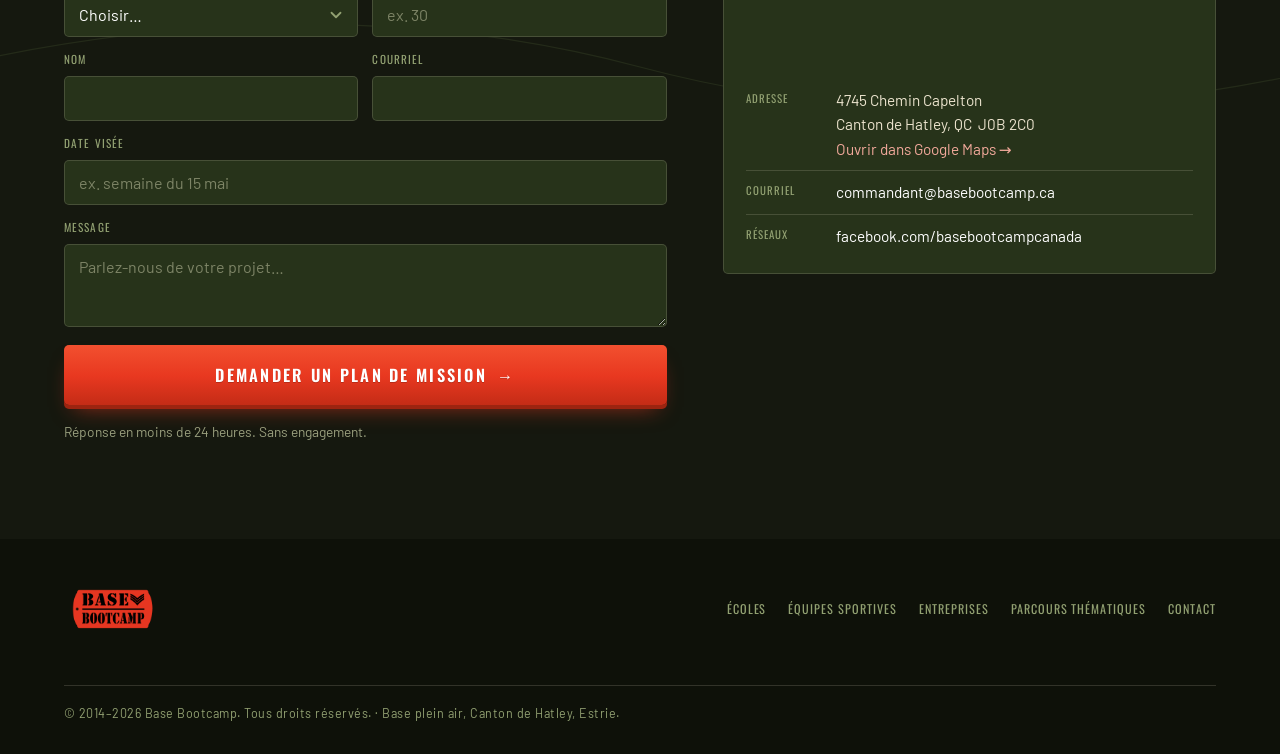
==== commit b9e096cd: "Sportives: tarif 35$ -> 30$/personne (pill, meta, carte accueil)" ====
--- a/index.html
+++ b/index.html
@@ -22,7 +22,7 @@
 <link rel="preconnect" href="https://fonts.googleapis.com">
 <link rel="preconnect" href="https://fonts.gstatic.com" crossorigin>
 <link href="https://fonts.googleapis.com/css2?family=Anton&family=Oswald:wght@300;400;500;600;700&family=Barlow:ital,wght@0,400;0,500;0,600;0,700;1,400&display=swap" rel="stylesheet">
-<link rel="stylesheet" href="assets/css/styles.css">
+<link rel="stylesheet" href="assets/css/styles.css?v=2">
 </head>
 <body>
 
@@ -117,10 +117,10 @@
 <!-- Stats -->
 <section class="stats">
   <div class="wrap">
-    <div class="stat"><span class="ic" aria-hidden="true"><svg viewBox="0 0 24 24"><circle cx="9" cy="8" r="3.2"/><path d="M2.5 19.5c0-3.4 2.7-5.6 6.5-5.6s6.5 2.2 6.5 5.6"/><path d="M16.4 5.7a3 3 0 0 1 .2 5.7"/><path d="M18.6 14.4c1.8.7 2.9 2.4 2.9 5.1"/></svg></span><div class="num">10 000+</div><div class="lab">Participants</div></div>
-    <div class="stat"><span class="ic" aria-hidden="true"><svg viewBox="0 0 24 24"><path d="M6 21V3.5"/><path d="M6 4.4h12l-2.7 3.5L18 11.4H6"/></svg></span><div class="num">400+</div><div class="lab">Groupes accueillis</div></div>
-    <div class="stat"><span class="ic" aria-hidden="true"><svg viewBox="0 0 24 24"><path d="M2.5 19L8 6.5l3.5 6 3-4.2L21.5 19z"/></svg></span><div class="num">40+</div><div class="lab">Obstacles</div></div>
-    <div class="stat"><span class="ic" aria-hidden="true"><svg viewBox="0 0 24 24"><path d="M12 3.6l2.5 5.2 5.7.8-4.1 4 1 5.7L12 16.9 6.9 19.3l1-5.7-4.1-4 5.7-.8z"/></svg></span><div class="num">99,7 %</div><div class="lab">Taux de satisfaction</div></div>
+    <div class="stat"><span class="ic" aria-hidden="true"><svg viewBox="0 0 24 24" width="30" height="30" fill="none" stroke="#fff" stroke-width="1.8" stroke-linecap="round" stroke-linejoin="round"><circle cx="9" cy="8" r="3.2"/><path d="M2.5 19.5c0-3.4 2.7-5.6 6.5-5.6s6.5 2.2 6.5 5.6"/><path d="M16.4 5.7a3 3 0 0 1 .2 5.7"/><path d="M18.6 14.4c1.8.7 2.9 2.4 2.9 5.1"/></svg></span><div class="num">10 000+</div><div class="lab">Participants</div></div>
+    <div class="stat"><span class="ic" aria-hidden="true"><svg viewBox="0 0 24 24" width="30" height="30" fill="none" stroke="#fff" stroke-width="1.8" stroke-linecap="round" stroke-linejoin="round"><path d="M6 21V3.5"/><path d="M6 4.4h12l-2.7 3.5L18 11.4H6"/></svg></span><div class="num">400+</div><div class="lab">Groupes accueillis</div></div>
+    <div class="stat"><span class="ic" aria-hidden="true"><svg viewBox="0 0 24 24" width="30" height="30" fill="none" stroke="#fff" stroke-width="1.8" stroke-linecap="round" stroke-linejoin="round"><path d="M2.5 19L8 6.5l3.5 6 3-4.2L21.5 19z"/></svg></span><div class="num">40+</div><div class="lab">Obstacles</div></div>
+    <div class="stat"><span class="ic" aria-hidden="true"><svg viewBox="0 0 24 24" width="30" height="30" fill="none" stroke="#fff" stroke-width="1.8" stroke-linecap="round" stroke-linejoin="round"><path d="M12 3.6l2.5 5.2 5.7.8-4.1 4 1 5.7L12 16.9 6.9 19.3l1-5.7-4.1-4 5.7-.8z"/></svg></span><div class="num">99,7 %</div><div class="lab">Taux de satisfaction</div></div>
   </div>
 </section>
 
@@ -157,7 +157,7 @@
     <article class="aud-card" id="sportives">
       <div class="aud-media">
         <img src="assets/img/sportives.jpg" alt="Coéquipiers couverts de boue riant dans une fosse">
-        <span class="price">À partir de <b>35 $/personne</b></span>
+        <span class="price">À partir de <b>30 $/personne</b></span>
       </div>
       <div class="aud-text">
         <span class="tag">Mission 02 · Équipes sportives</span>
@@ -392,6 +392,6 @@
   <a class="btn" href="#reserver">Soumission en 24&nbsp;h <span class="arr">→</span></a>
 </div>
 
-<script src="assets/js/main.js"></script>
+<script src="assets/js/main.js?v=2"></script>
 </body>
 </html>
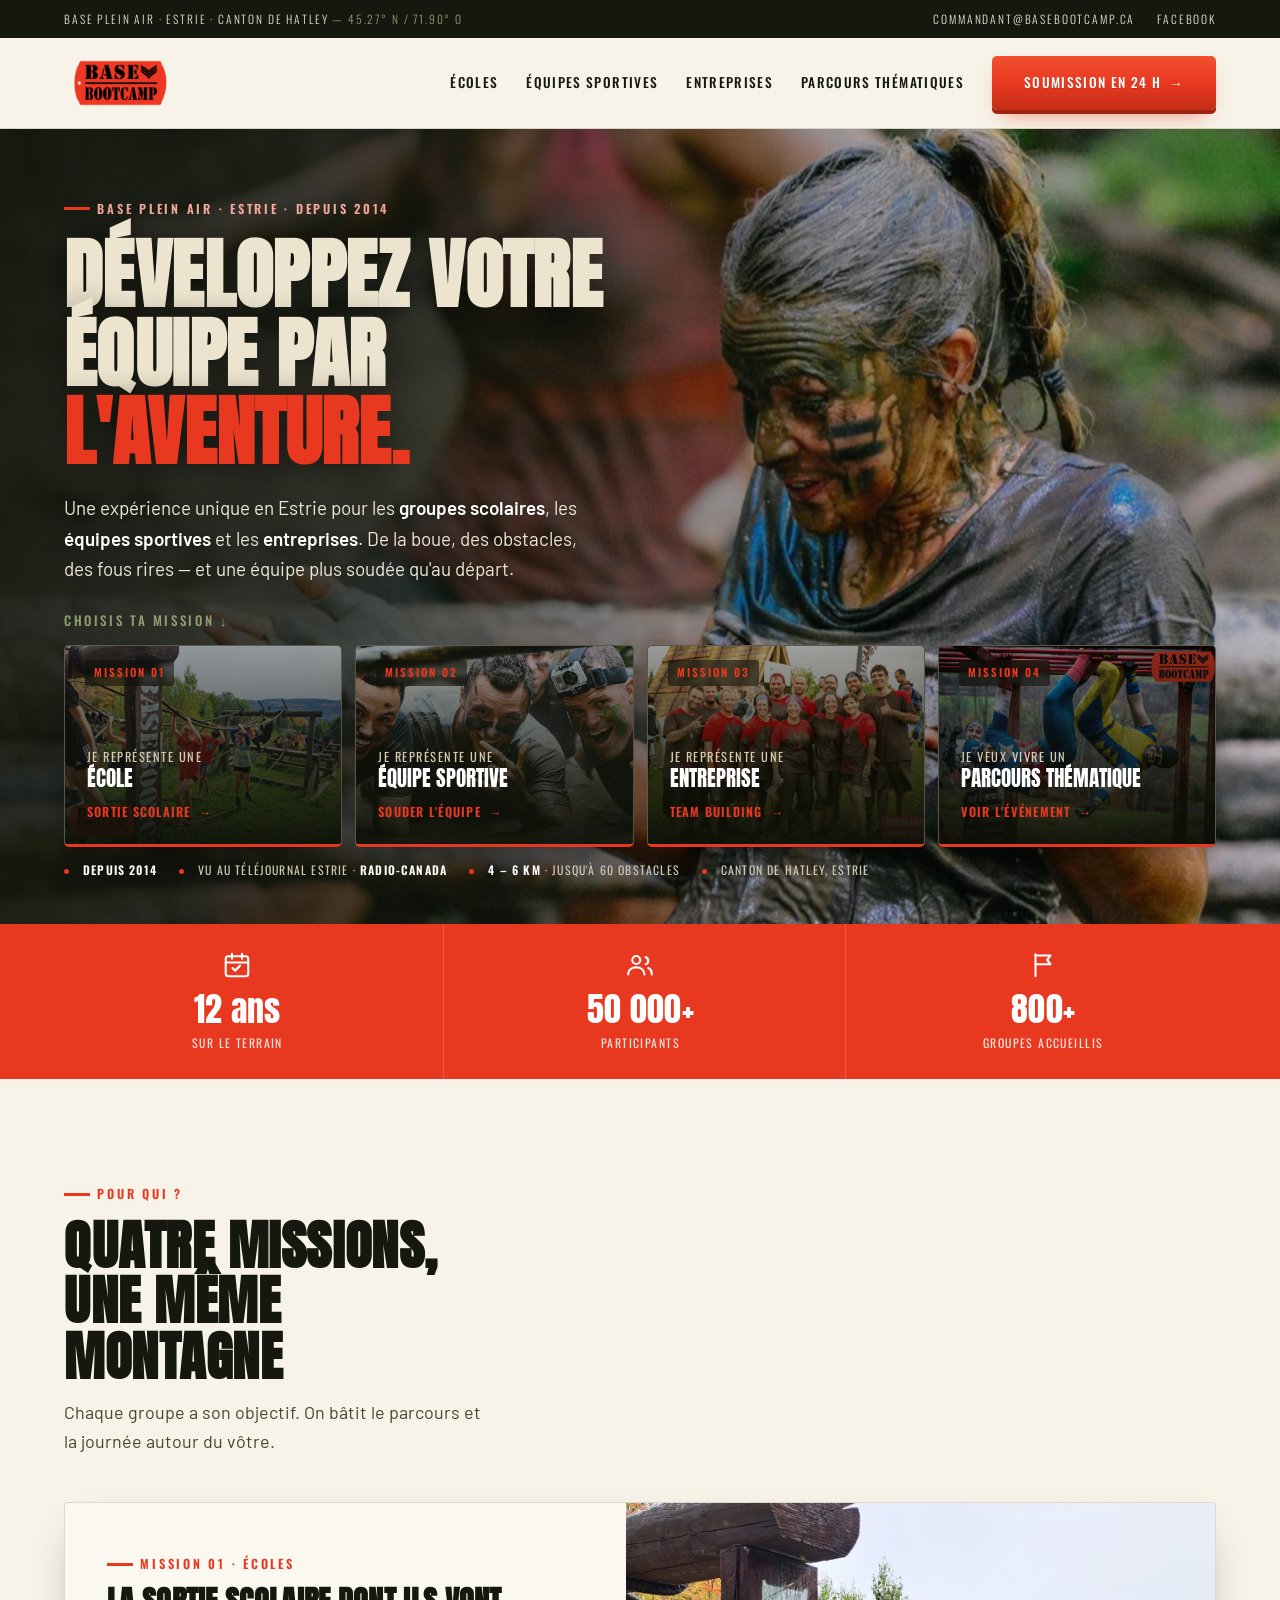
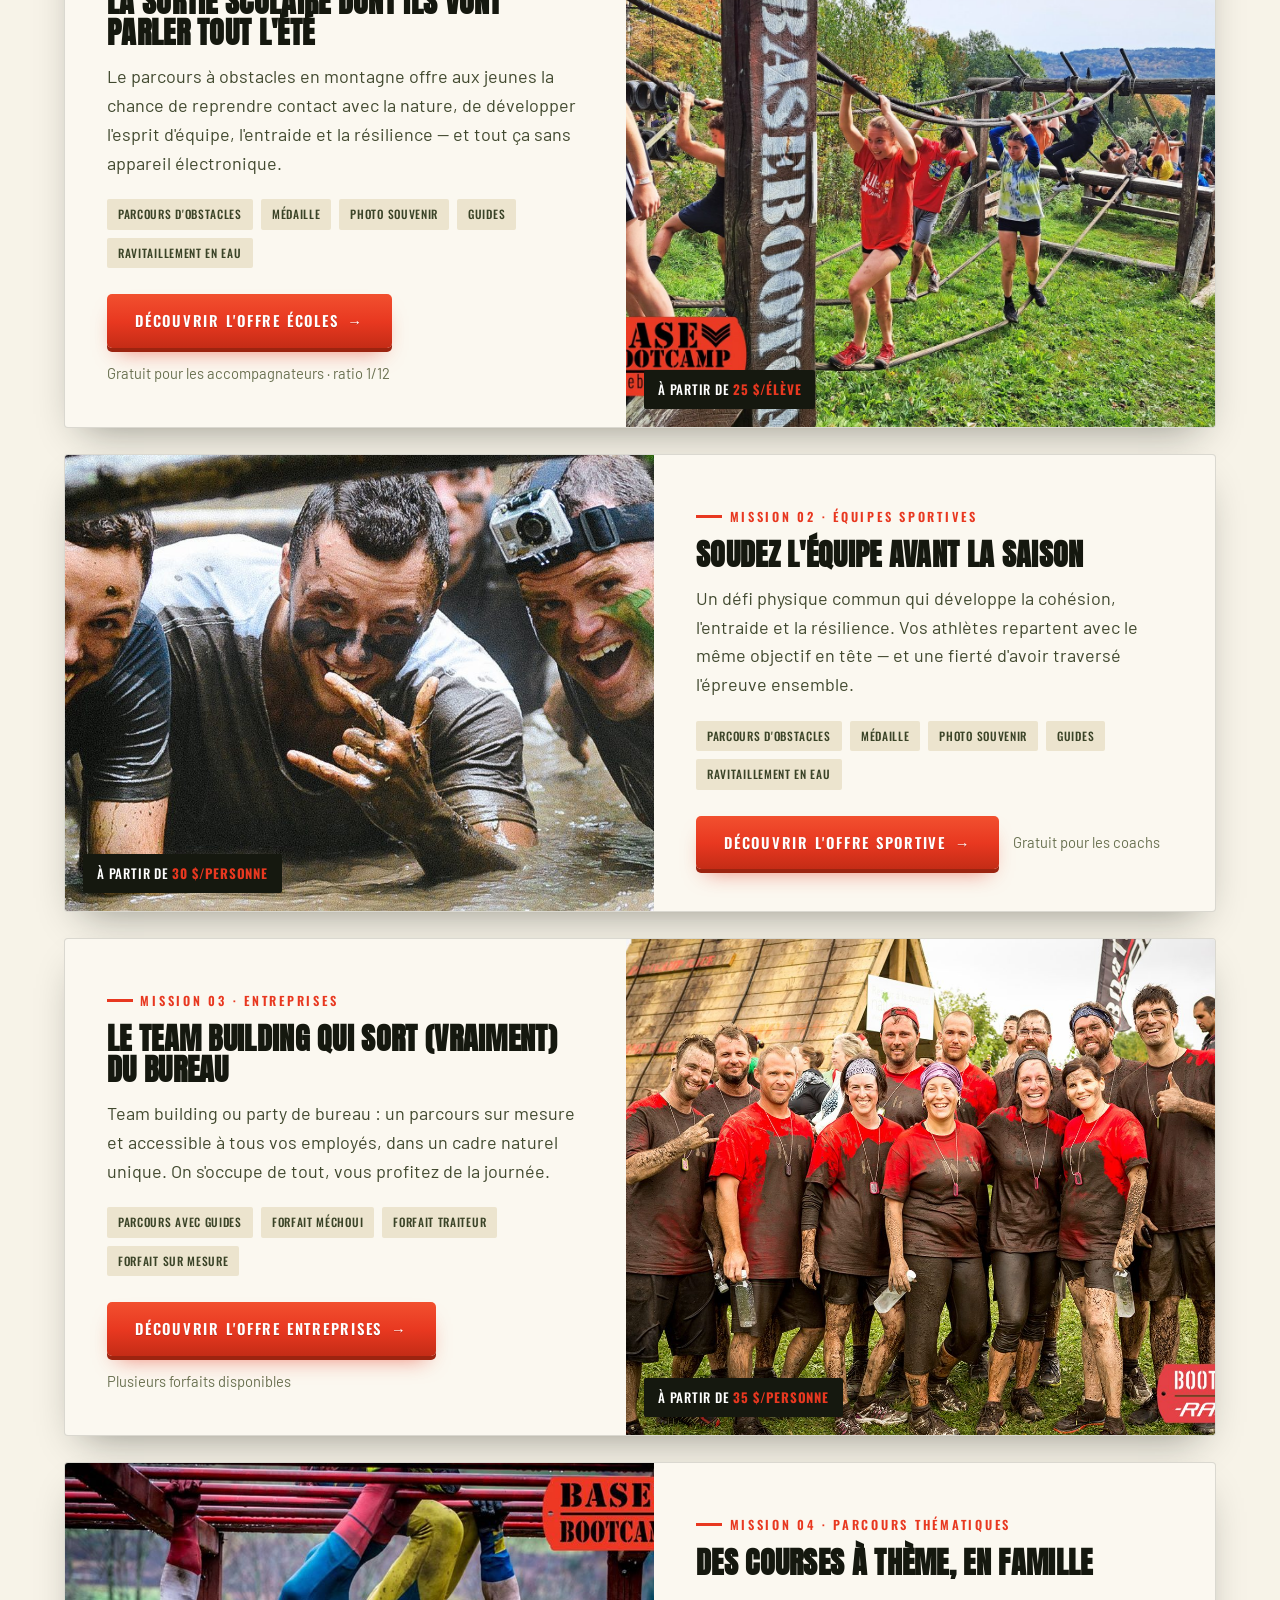
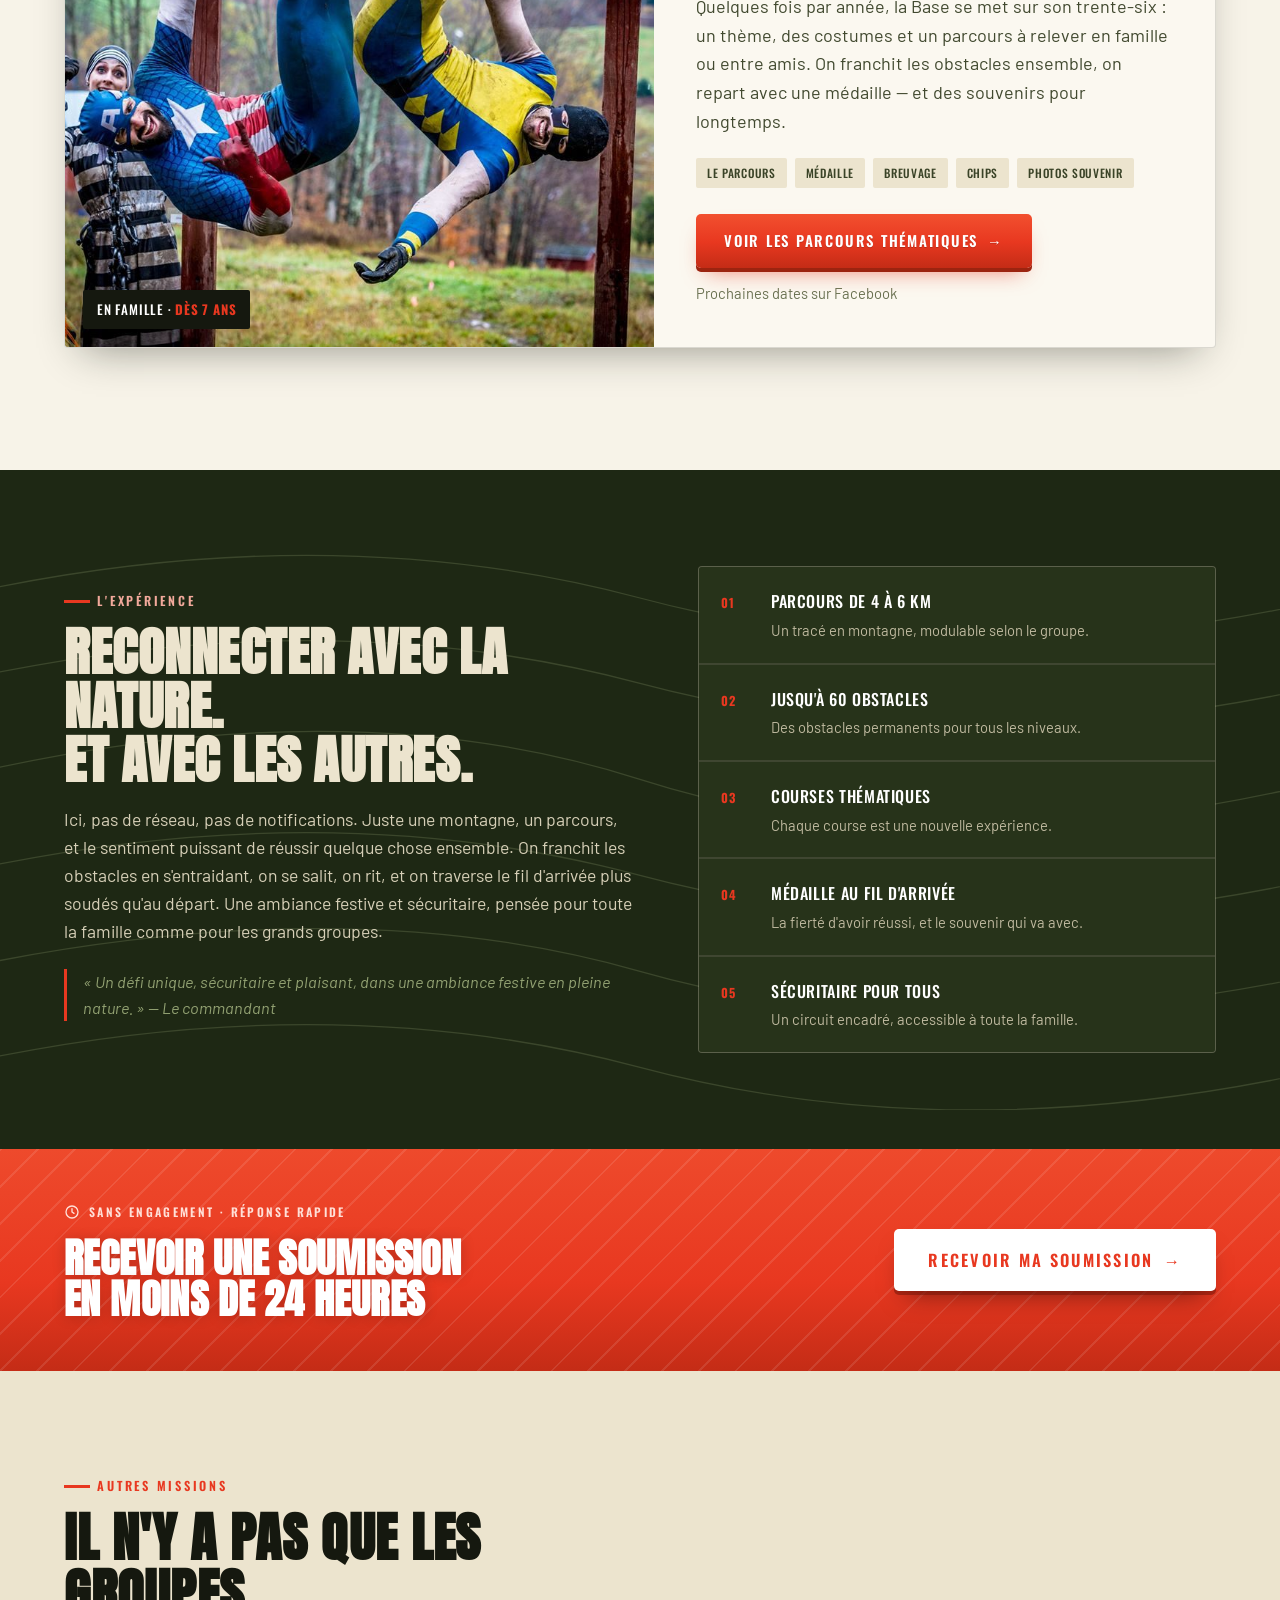
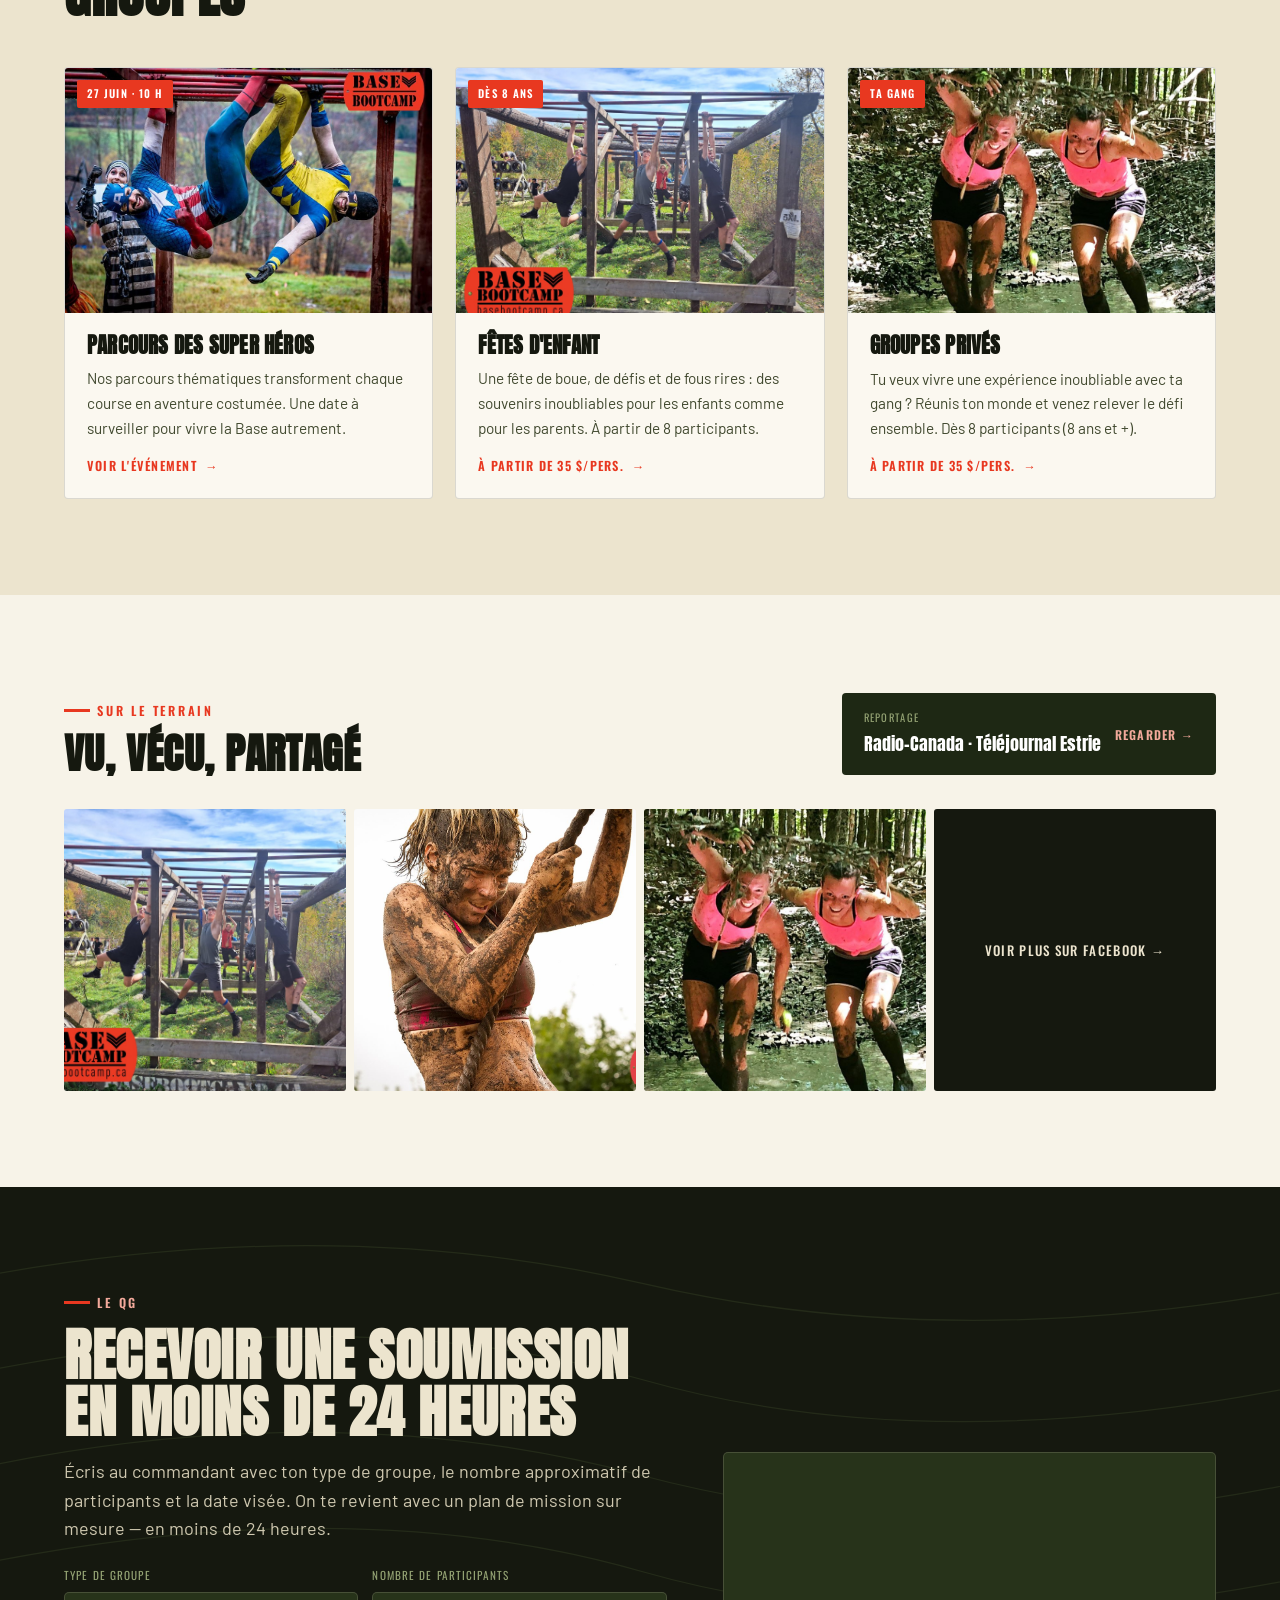
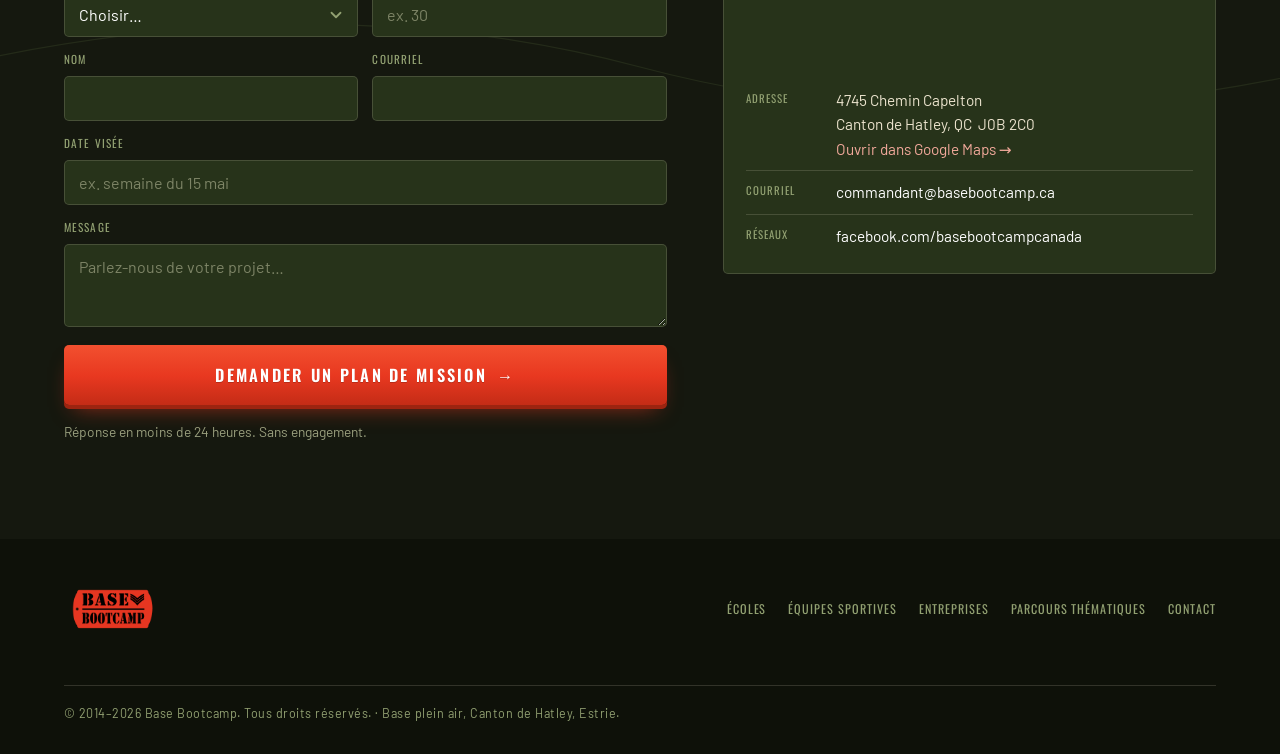
==== commit 39653dd4: "Feedback partenaire: trust bar 3 stats (12 ans / 50 000+ participants / 800+ groupes), ecoles +3 inc" ====
--- a/index.html
+++ b/index.html
@@ -115,12 +115,11 @@
 </section>
 
 <!-- Stats -->
-<section class="stats">
-  <div class="wrap">
-    <div class="stat"><span class="ic" aria-hidden="true"><svg viewBox="0 0 24 24" width="30" height="30" fill="none" stroke="#fff" stroke-width="1.8" stroke-linecap="round" stroke-linejoin="round"><circle cx="9" cy="8" r="3.2"/><path d="M2.5 19.5c0-3.4 2.7-5.6 6.5-5.6s6.5 2.2 6.5 5.6"/><path d="M16.4 5.7a3 3 0 0 1 .2 5.7"/><path d="M18.6 14.4c1.8.7 2.9 2.4 2.9 5.1"/></svg></span><div class="num">10 000+</div><div class="lab">Participants</div></div>
-    <div class="stat"><span class="ic" aria-hidden="true"><svg viewBox="0 0 24 24" width="30" height="30" fill="none" stroke="#fff" stroke-width="1.8" stroke-linecap="round" stroke-linejoin="round"><path d="M6 21V3.5"/><path d="M6 4.4h12l-2.7 3.5L18 11.4H6"/></svg></span><div class="num">400+</div><div class="lab">Groupes accueillis</div></div>
-    <div class="stat"><span class="ic" aria-hidden="true"><svg viewBox="0 0 24 24" width="30" height="30" fill="none" stroke="#fff" stroke-width="1.8" stroke-linecap="round" stroke-linejoin="round"><path d="M2.5 19L8 6.5l3.5 6 3-4.2L21.5 19z"/></svg></span><div class="num">40+</div><div class="lab">Obstacles</div></div>
-    <div class="stat"><span class="ic" aria-hidden="true"><svg viewBox="0 0 24 24" width="30" height="30" fill="none" stroke="#fff" stroke-width="1.8" stroke-linecap="round" stroke-linejoin="round"><path d="M12 3.6l2.5 5.2 5.7.8-4.1 4 1 5.7L12 16.9 6.9 19.3l1-5.7-4.1-4 5.7-.8z"/></svg></span><div class="num">99,7 %</div><div class="lab">Taux de satisfaction</div></div>
+<section class="stats stats-3">
+  <div class="wrap">
+    <div class="stat"><span class="ic" aria-hidden="true"><svg viewBox="0 0 24 24" width="30" height="30" fill="none" stroke="#fff" stroke-width="1.8" stroke-linecap="round" stroke-linejoin="round"><rect x="3" y="5" width="18" height="16" rx="2"/><path d="M3 10h18M8 3v4M16 3v4"/><path d="M8.5 14.5l2 2 4-4"/></svg></span><div class="num">12 ans</div><div class="lab">Sur le terrain</div></div>
+    <div class="stat"><span class="ic" aria-hidden="true"><svg viewBox="0 0 24 24" width="30" height="30" fill="none" stroke="#fff" stroke-width="1.8" stroke-linecap="round" stroke-linejoin="round"><circle cx="9" cy="8" r="3.2"/><path d="M2.5 19.5c0-3.4 2.7-5.6 6.5-5.6s6.5 2.2 6.5 5.6"/><path d="M16.4 5.7a3 3 0 0 1 .2 5.7"/><path d="M18.6 14.4c1.8.7 2.9 2.4 2.9 5.1"/></svg></span><div class="num">50 000+</div><div class="lab">Participants</div></div>
+    <div class="stat"><span class="ic" aria-hidden="true"><svg viewBox="0 0 24 24" width="30" height="30" fill="none" stroke="#fff" stroke-width="1.8" stroke-linecap="round" stroke-linejoin="round"><path d="M6 21V3.5"/><path d="M6 4.4h12l-2.7 3.5L18 11.4H6"/></svg></span><div class="num">800+</div><div class="lab">Groupes accueillis</div></div>
   </div>
 </section>
 
--- a/assets/css/styles.css
+++ b/assets/css/styles.css
@@ -9,6 +9,8 @@
   --bone:#FBF8F0;
   --scarlet:#E83820;
   --scarlet-deep:#C42C16;
+  --olive:#7C8C2F;
+  --olive-deep:#5f6a23;
   --line:rgba(20,24,14,.14);
   --line-dark:rgba(236,228,206,.16);
   --shadow:0 18px 40px -18px rgba(21,24,15,.45);
@@ -613,3 +615,117 @@
 .thanks h1 .accent{color:var(--scarlet)}
 .thanks p{margin:18px auto 0;font-size:1.15rem;color:#E7E0CB;max-width:46ch}
 .thanks .cta-row{margin-top:34px;display:flex;gap:14px;flex-wrap:wrap;justify-content:center}
+
+/* ============================================================
+   SPORTIVES — hero olive (harmonisé avec la pub) + valeurs pastilles
+   ============================================================ */
+.hero-olive{background:#0d0e0a}
+.hero-olive .bg{display:none}
+.hero-olive .wrap{min-height:auto;display:block;padding:60px 24px 46px}
+.ho-grid{display:grid;grid-template-columns:1.05fr .95fr;gap:50px;align-items:center}
+.hero-olive .breadcrumb{color:var(--olive);margin-bottom:16px}
+.hero-olive .breadcrumb a{color:#BFC79A}
+.hero-olive .breadcrumb a:hover{color:#fff}
+.hero-olive .breadcrumb .sep{color:var(--olive)}
+.ho-eyebrow{display:inline-block;font-family:"Oswald",sans-serif;text-transform:uppercase;
+  letter-spacing:.15em;font-weight:600;font-size:.86rem;color:#0d0e0a;background:var(--olive);
+  padding:6px 15px;transform:skewX(-7deg);margin-bottom:20px}
+.ho-eyebrow span{display:inline-block;transform:skewX(7deg)}
+.hero-olive h1{font-family:"Anton",sans-serif;text-transform:uppercase;
+  font-size:clamp(2.7rem,6.2vw,5rem);line-height:.96;letter-spacing:.01em;color:#fff;
+  text-shadow:none;max-width:none}
+.hero-olive h1 .olive{color:var(--olive);display:block;margin-top:.08em}
+.ho-tags{margin-top:22px;font-family:"Oswald",sans-serif;text-transform:uppercase;
+  letter-spacing:.07em;font-weight:500;font-size:1rem;color:#EDE7D6}
+.ho-tags b{color:var(--olive);margin:0 7px;font-weight:700}
+.hero-olive .cta-row{margin-top:30px;display:flex;gap:14px;flex-wrap:wrap}
+.ho-media{position:relative}
+.ho-media>img{width:100%;aspect-ratio:4/3.3;object-fit:cover;object-position:center 30%;
+  border-radius:4px;box-shadow:0 22px 48px -20px rgba(0,0,0,.85)}
+.price-badge{position:absolute;right:-8px;bottom:-24px;width:154px;height:154px;border-radius:50%;
+  background:var(--olive);border:4px solid #0d0e0a;box-shadow:0 14px 32px -10px rgba(0,0,0,.75);
+  display:grid;place-content:center;text-align:center;color:#fff;line-height:1}
+.price-badge .pb-top{display:block;font-family:"Oswald",sans-serif;text-transform:uppercase;
+  letter-spacing:.1em;font-size:.62rem;font-weight:600;opacity:.95}
+.price-badge .pb-num{display:block;font-family:"Anton",sans-serif;font-size:3.5rem;margin:3px 0}
+.price-badge .pb-num .pb-cur{font-size:1.5rem;vertical-align:super;margin-left:1px}
+.price-badge .pb-sub{display:block;font-family:"Oswald",sans-serif;text-transform:uppercase;
+  letter-spacing:.06em;font-size:.72rem;font-weight:600}
+.ho-note{margin:34px 0 0;font-family:"Barlow",sans-serif;font-size:.82rem;color:#8f9277;font-style:italic}
+
+/* bandeau preuve — 150 entraîneurs (sur la photo du hero) */
+.proof-band{position:relative;z-index:2;background:transparent;padding:12px 0 46px}
+.proof-band .wrap{padding:0 24px;min-height:0}
+.pb-inner{display:flex;align-items:center;gap:18px;background:rgba(23,31,14,.72);
+  backdrop-filter:blur(3px);-webkit-backdrop-filter:blur(3px);
+  border-left:4px solid var(--olive);border-radius:6px;padding:20px 26px}
+.pb-inner .pb-ic{width:50px;height:50px;flex:none;border-radius:50%;background:var(--olive);
+  display:grid;place-items:center}
+.pb-inner .pb-ic svg{width:27px;height:27px}
+.pb-inner .pb-txt{font-family:"Oswald",sans-serif;text-transform:uppercase;letter-spacing:.04em;
+  font-size:1.14rem;color:#EDE7D6;font-weight:300}
+.pb-inner .pb-txt b{color:#fff;font-weight:700}
+
+/* valeurs en pastilles olives */
+.values-row.pastilles{display:grid;grid-template-columns:repeat(4,minmax(0,1fr));gap:8px;
+  background:none;border:none;overflow:visible}
+.values-row.pastilles .v{background:none;padding:16px 10px;text-align:center}
+.values-row.pastilles .v .circle{width:78px;height:78px;border-radius:50%;background:var(--olive);
+  display:grid;place-items:center;margin:0 auto 16px;box-shadow:0 10px 22px -10px rgba(0,0,0,.6)}
+.values-row.pastilles .v .circle svg{width:38px;height:38px}
+.values-row.pastilles .v .w{font-family:"Anton",sans-serif;text-transform:uppercase;
+  font-size:1.4rem;color:#fff;letter-spacing:.03em}
+.values-row.pastilles .v .s{font-family:"Barlow",sans-serif;font-size:.88rem;color:#BFB99F;margin-top:6px}
+
+@media(max-width:900px){
+  .ho-grid{grid-template-columns:1fr;gap:26px}
+  .ho-media{max-width:430px;margin:4px auto 24px}
+  .price-badge{width:120px;height:120px;right:6px;bottom:-18px}
+  .price-badge .pb-num{font-size:2.7rem}
+  .hero-olive h1{font-size:clamp(2.6rem,10vw,3.6rem)}
+  .pb-inner{padding:18px 20px;gap:14px}
+  .pb-inner .pb-txt{font-size:1rem}
+  .values-row.pastilles{grid-template-columns:repeat(2,minmax(0,1fr));gap:12px}
+  .values-row.pastilles .v{padding:14px 6px}
+  .values-row.pastilles .v .w{font-size:1.15rem}
+}
+
+/* SPORTIVES — hero photo pleine taille (fond) */
+.hero-photo .bg{display:block;position:absolute;inset:0;z-index:0}
+.hero-photo .bg img{width:100%;height:100%;object-fit:cover;object-position:center 40%}
+.hero-photo .bg::after{content:"";position:absolute;inset:0;
+  background:
+    linear-gradient(95deg,rgba(13,14,10,.93) 0%,rgba(13,14,10,.8) 36%,rgba(13,14,10,.42) 66%,rgba(13,14,10,.6) 100%),
+    linear-gradient(0deg,rgba(13,14,10,.78) 0%,rgba(13,14,10,0) 44%)}
+.hero-photo > .wrap{position:relative;z-index:2;min-height:18vh;display:flex;flex-direction:column;justify-content:flex-end;padding:110px 24px 44px}
+.hero-photo .ho-text{max-width:650px}
+.hero-photo .ho-note{color:#C9C3AC}
+.hero-photo .price-badge{position:absolute;right:30px;top:50%;transform:translateY(-50%)}
+@media(max-width:900px){
+  .hero-photo > .wrap{min-height:18vh;padding:100px 22px 30px}
+  .hero-photo .ho-text{max-width:none}
+  .hero-photo .price-badge{top:102px;right:14px;transform:none;width:96px;height:96px;border-width:3px}
+  .hero-photo .price-badge .pb-top{font-size:.5rem}
+  .hero-photo .price-badge .pb-num{font-size:2.15rem;margin:1px 0}
+  .hero-photo .price-badge .pb-sub{font-size:.58rem}
+}
+
+/* écoles — badges de niveau dans le hero olive */
+.ho-levels{display:flex;flex-wrap:wrap;gap:10px;margin-top:18px}
+.hero-photo .ho-levels .lvl-badge{background:rgba(124,140,47,.92)}
+
+/* trust bar à 3 colonnes */
+.stats-3 .wrap{grid-template-columns:repeat(3,1fr)}
+@media(max-width:900px){
+  .stats-3 .wrap{grid-template-columns:1fr}
+  .stats-3 .stat{border-left:none;border-top:1px solid rgba(255,255,255,.18)}
+  .stats-3 .stat:first-child{border-top:none}
+}
+
+/* écoles — grille "compris" à 4 colonnes + item en option */
+#compris .compris-grid{grid-template-columns:repeat(4,1fr)}
+.compris-grid .item.is-option{position:relative;border-style:dashed;border-color:rgba(232,56,32,.45)}
+.compris-grid .item .opt-tag{position:absolute;top:-10px;left:50%;transform:translateX(-50%);
+  white-space:nowrap;font-family:"Oswald",sans-serif;text-transform:uppercase;letter-spacing:.08em;
+  font-size:.62rem;font-weight:600;background:var(--scarlet);color:#fff;padding:4px 10px;border-radius:3px}
+@media(max-width:900px){ #compris .compris-grid{grid-template-columns:repeat(2,1fr)} }
